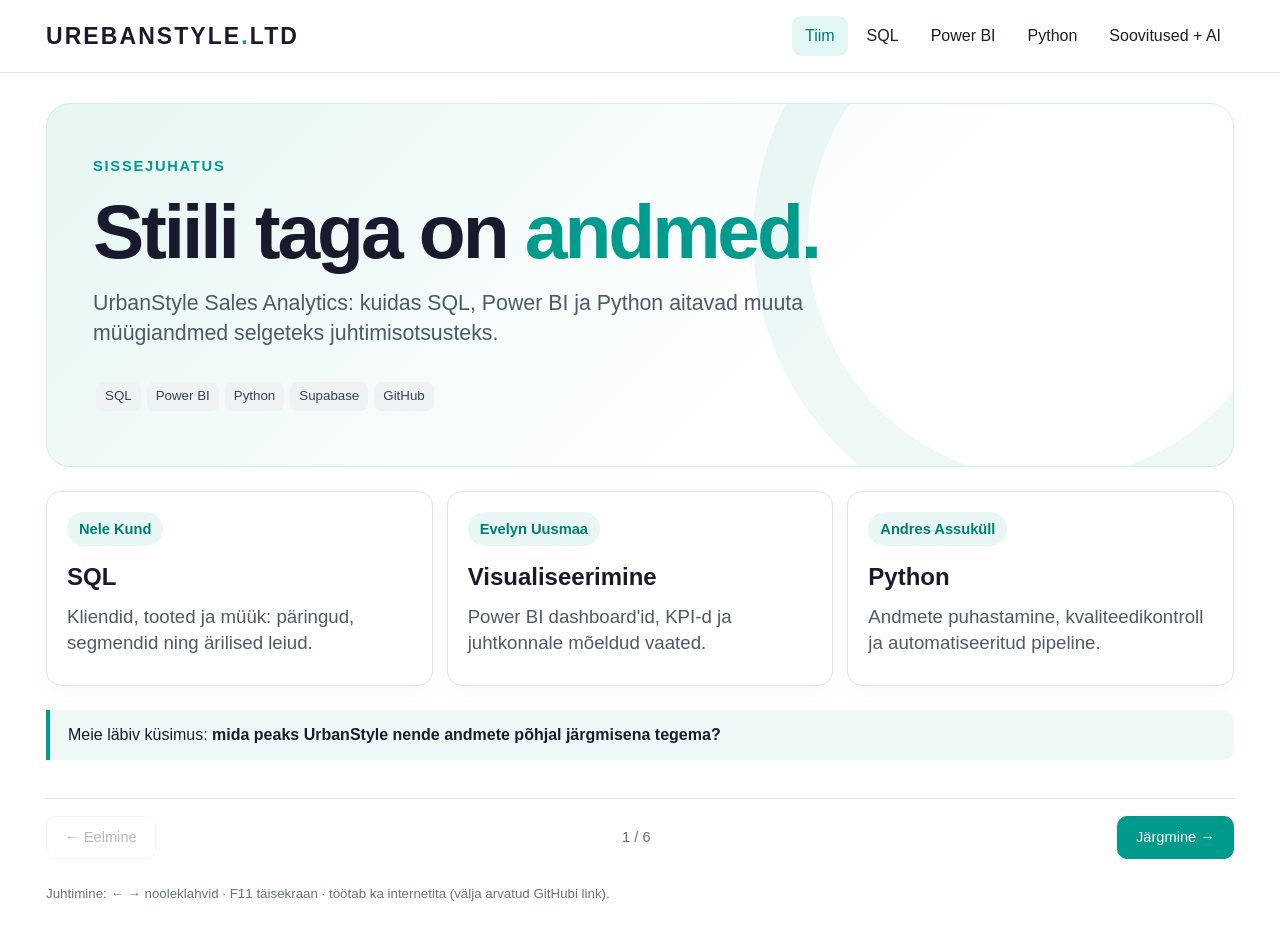
==== docs/week10/index.html @ a0c1ad6e "Rename urbanstyle_live_demo.html to index.html" ====
<!doctype html><html lang="et"><head><meta charset="utf-8"><meta name="viewport" content="width=device-width,initial-scale=1"><title>UrbanStyle | Sales Analytics · Live demo</title><style>
:root{--teal:#009B8D;--navy:#1A1A2E;--bg:#fff;--light:#F5F5F5;--line:#e0e6e7;--muted:#66737e;--green:#20875d;--orange:#e58a36}*{box-sizing:border-box}html{scroll-behavior:smooth}body{margin:0;font-family:Calibri,'Segoe UI',Arial,sans-serif;color:var(--navy);background:var(--bg);font-size:14pt;line-height:1.4}button{font:inherit;cursor:pointer}header{position:sticky;top:0;z-index:20;background:#ffffffee;backdrop-filter:blur(12px);border-bottom:1px solid var(--line)}.nav{max-width:1240px;margin:auto;min-height:72px;display:flex;align-items:center;justify-content:space-between;gap:18px;padding:12px 26px}.logo{font-size:23px;font-weight:800;letter-spacing:.09em}.logo b{color:var(--teal)}.navlinks{display:flex;flex-wrap:wrap;gap:6px;margin-left:auto}.logo{white-space:nowrap}.logo-dot{color:var(--teal)}.navlinks button{border:0;background:transparent;padding:9px 13px;border-radius:9px;font-size:12pt;color:var(--navy)}.navlinks button.active,.navlinks button:hover{background:#e2f6f3;color:#007c72}.time{color:var(--muted);font-size:11pt;white-space:nowrap}.shell{max-width:1240px;margin:auto;padding:30px 26px 24px}.slide{display:none;min-height:calc(100vh - 205px);animation:fade .25s ease}.slide.active{display:block}@keyframes fade{from{opacity:.3;transform:translateY(8px)}to{opacity:1;transform:none}}.eyebrow{color:var(--teal);font-size:11pt;font-weight:800;letter-spacing:.12em;text-transform:uppercase}.hero{background:linear-gradient(135deg,#e5f6f3 0%,#fff 65%);border:1px solid #d6eeea;border-radius:24px;padding:52px 46px;position:relative;overflow:hidden}.hero:after{content:'';position:absolute;right:-110px;top:-160px;width:480px;height:480px;border:55px solid #009b8d12;border-radius:50%;pointer-events:none}.hero h1{font-size:clamp(40px,6vw,78px);line-height:1.05;letter-spacing:-.04em;margin:14px 0 18px;max-width:750px}.accent{color:var(--teal)}h2{font-size:24pt;line-height:1.15;letter-spacing:-.025em;margin:12px 0 16px}h3{font-size:18pt;margin:0 0 10px}p{margin:9px 0;color:#4e5a65}small,.small{font-size:10pt;color:var(--muted)}.lead{font-size:16pt;max-width:850px}.grid{display:grid;grid-template-columns:repeat(3,minmax(0,1fr));gap:14px;margin:24px 0}.two{display:grid;grid-template-columns:1.15fr .85fr;gap:18px;margin:20px 0}.card{border:1px solid var(--line);background:white;border-radius:15px;padding:20px;box-shadow:0 5px 20px #1a1a2e08}.card.soft{background:var(--light)}.metric{font-size:33pt;font-weight:800;line-height:1.05;color:var(--teal)}.metric.green{color:var(--green)}.metric.orange{color:var(--orange)}.label{font-size:11pt;color:var(--muted);margin-top:8px}.owner{display:inline-flex;align-items:center;gap:8px;background:#e8f7f4;color:#007e74;border-radius:100px;padding:7px 12px;font-size:11pt;font-weight:700}.pill{display:inline-block;background:#eff2f3;color:#344454;border-radius:7px;padding:5px 9px;margin:3px;font-size:10pt}.insight{border-left:4px solid var(--teal);background:#eef9f7;border-radius:0 12px 12px 0;padding:14px 18px;margin:20px 0;font-size:12pt}.warn{border-left-color:var(--orange);background:#fff6ed}.sectionhead{display:flex;align-items:flex-start;justify-content:space-between;gap:20px}.sectionhead>div:first-child{max-width:790px}ul{margin:12px 0;padding-left:23px}li{margin:10px 0}.code{background:#1A1A2E;color:#e9f4f5;padding:18px;border-radius:13px;font:11pt/1.6 Consolas,monospace;white-space:pre-wrap;overflow:auto}.code em{color:#70d6c8;font-style:normal}.dash{background:var(--light);border:1px solid var(--line);padding:16px;border-radius:18px;margin-top:16px}.dash-top{display:flex;justify-content:space-between;align-items:center;gap:14px;flex-wrap:wrap}.tabs{display:flex;gap:7px;flex-wrap:wrap}.tabs button{background:white;border:1px solid var(--line);border-radius:9px;padding:9px 13px;font-size:11pt;color:var(--navy)}.tabs button.active{background:var(--teal);border-color:var(--teal);color:white}.dash-kpis{display:grid;grid-template-columns:repeat(4,1fr);gap:10px;margin:14px 0}.dash-kpis .card{padding:15px}.dash-kpis .metric{font-size:23pt}.dash-panels{display:grid;grid-template-columns:1.55fr 1fr;gap:12px}.panel{background:white;border:1px solid var(--line);border-radius:13px;padding:16px;min-height:245px}.panel-title{font-weight:800;font-size:12pt;margin-bottom:8px}.panel svg{width:100%;height:215px}.chart-note{font-size:10pt;color:var(--muted);margin-top:8px}.flow{display:flex;align-items:stretch;gap:9px;flex-wrap:wrap;margin:24px 0}.flow .node{flex:1;min-width:150px;border:1px solid #c7e9e4;background:#eef9f7;border-radius:13px;padding:16px}.flow .node b{display:block;font-size:13pt}.flow .node span{font-size:10pt;color:var(--muted)}.flow .arrow{align-self:center;color:var(--teal);font-weight:800;font-size:20pt}.rec{display:flex;align-items:flex-start;gap:14px;margin:15px 0}.recnum{background:var(--teal);color:white;display:grid;place-items:center;border-radius:10px;width:38px;height:38px;flex:none;font-weight:800}.rec b{font-size:13pt}.rec p{font-size:11pt}.foot{display:flex;align-items:center;justify-content:space-between;gap:12px;border-top:1px solid var(--line);padding:17px 0}.btn{background:white;border:1px solid var(--line);border-radius:10px;padding:10px 18px;font-size:11pt;color:var(--navy)}.btn.primary{background:var(--teal);color:white;border-color:var(--teal)}.btn:disabled{opacity:.3;cursor:default}.counter{font-size:11pt;color:var(--muted)}a{color:#007c72}.source{font-size:10pt;color:var(--muted)}@media(max-width:800px){.nav{align-items:center;flex-direction:row;flex-wrap:wrap}.navlinks{margin-left:0}.shell{padding:20px 14px}.hero{padding:30px 22px}.grid,.two,.dash-panels{grid-template-columns:1fr}.dash-kpis{grid-template-columns:repeat(2,1fr)}.flow .arrow{display:none}.time{display:none}}@media print{header,.foot{display:none}.slide{display:block!important;page-break-after:always;min-height:auto}.shell{max-width:none}.dash{break-inside:avoid}}

.demo-switch{display:flex;gap:7px;flex-wrap:wrap;margin:12px 0}.demo-switch button{background:white;border:1px solid var(--line);border-radius:9px;padding:9px 13px;font-size:11pt;color:var(--navy)}.demo-switch button.active{background:var(--teal);border-color:var(--teal);color:white}.demo-area{background:var(--light);border:1px solid var(--line);border-radius:16px;padding:16px;margin:14px 0}.demo-layout{display:grid;grid-template-columns:1.1fr .9fr;gap:14px}.demo-layout .card{min-height:175px}.demo-area .code{font-size:10pt;min-height:155px}.demo-result{display:flex;align-items:center;justify-content:center;min-height:145px;text-align:center;flex-direction:column}.demo-result .metric{font-size:36pt}.demo-caption{font-size:10pt;color:var(--muted);margin-top:7px}.flow .node{cursor:pointer;transition:.15s}.flow .node.active,.flow .node:hover{border:2px solid var(--teal);background:#dcf6f0;padding:15px}.status-pill{border-radius:8px;padding:7px 12px;border:1px solid var(--line);background:white;color:var(--navy);font-size:11pt}.status-pill.active{background:var(--teal);color:white}.status-pill.warn.active{background:var(--orange);border-color:var(--orange)}.status-pill.fail.active{background:#a34e45;border-color:#a34e45}.status-output{padding:14px;background:white;border:1px solid var(--line);border-radius:12px;min-height:112px;white-space:pre-line;display:flex;align-items:flex-start;overflow:auto}.mono{font-family:Consolas,monospace;font-size:10pt}.demo-area h3{font-size:15pt}.demo-area p{font-size:11pt}@media(max-width:800px){.demo-layout{grid-template-columns:1fr}}

/* Python: reserve identical layout space for every status, including WARNING. */
#pythonFlow + .demo-area .demo-layout{align-items:stretch}
#pythonFlow + .demo-area .demo-layout > .card{min-height:355px;display:flex;flex-direction:column}
#pythonFlow + .demo-area .demo-layout .status-output{height:130px;min-height:130px;max-height:130px;flex:0 0 130px;overflow-y:auto;overflow-x:hidden;align-items:flex-start}
#pythonFlow + .demo-area .demo-layout .demo-caption{margin-top:auto;padding-top:9px}
#pythonFlow + .demo-area .demo-layout .code{flex:1;min-height:155px}
@media(max-width:800px){#pythonFlow + .demo-area .demo-layout > .card{min-height:0}#pythonFlow + .demo-area .demo-layout .status-output{height:150px;min-height:150px;max-height:150px;flex-basis:150px}}
.closing{min-height:calc(100vh - 250px);display:flex;flex-direction:column;align-items:center;justify-content:center;text-align:center;padding:55px 20px;background:radial-gradient(circle at 50% 35%,#e2f7f3 0%,#fff 65%);border:1px solid #d9eeea;border-radius:24px}.closing-symbol{font-size:64px;color:var(--teal);margin:16px 0 0}.closing h1{font-size:clamp(44px,7vw,90px);line-height:1.05;letter-spacing:-.045em;margin:12px 0 20px;color:var(--navy)}.closing-slogan{font-size:clamp(16px,2.3vw,25px);max-width:730px;color:#50616c}.closing-rule{width:95px;height:4px;background:var(--teal);border-radius:9px;margin:27px 0 15px}.closing-names{font-size:13pt;color:var(--muted)}
</style></head><body><header><div class="nav"><div class="logo">UREBANSTYLE<span class="logo-dot">.</span>LTD</div><nav class="navlinks" aria-label="Esitluse osad"><button data-go="0">Tiim</button><button data-go="1">SQL</button><button data-go="2">Power BI</button><button data-go="3">Python</button><button data-go="4">Soovitused + AI</button></nav></div></header><main class="shell">
<section class="slide active"><div class="hero"><div class="eyebrow">SISSEJUHATUS</div><h1>Stiili taga on <span class="accent">andmed.</span></h1><p class="lead">UrbanStyle Sales Analytics: kuidas SQL, Power BI ja Python aitavad muuta müügiandmed selgeteks juhtimisotsusteks.</p><div style="margin-top:30px"><span class="pill">SQL</span><span class="pill">Power BI</span><span class="pill">Python</span><span class="pill">Supabase</span><span class="pill">GitHub</span></div></div><div class="grid"><div class="card"><span class="owner">Nele Kund</span><h3 style="margin-top:14px">SQL</h3><p>Kliendid, tooted ja müük: päringud, segmendid ning ärilised leiud.</p></div><div class="card"><span class="owner">Evelyn Uusmaa</span><h3 style="margin-top:14px">Visualiseerimine</h3><p>Power BI dashboard'id, KPI-d ja juhtkonnale mõeldud vaated.</p></div><div class="card"><span class="owner">Andres Assuküll</span><h3 style="margin-top:14px">Python</h3><p>Andmete puhastamine, kvaliteedikontroll ja automatiseeritud pipeline.</p></div></div><div class="insight">Meie läbiv küsimus: <b>mida peaks UrbanStyle nende andmete põhjal järgmisena tegema?</b></div></section>
<section class="slide"><div class="sectionhead"><div><div class="eyebrow">SQL &amp; ANDMEANALÜÜS</div><h2>Vali äriküsimus — näe SQL-i ja tulemust</h2><p>Kolm dokumenteeritud leidu, kolm päringuideed. Vali teema, et näidata SQL-loogikat ja selle ärilist tähendust.</p></div><span class="owner">Nele</span></div>
<div class="demo-area"><div class="demo-switch" aria-label="SQL näidete valik"><button data-sql="inactive">Ostuta kliendid</button><button data-sql="vip">VIP-segment</button><button data-sql="stock">Laoseis</button></div><div class="demo-layout"><div class="card"><h3 id="sqlTitle">SQL päring</h3><div class="code" id="sqlCode"></div><div class="demo-caption">Näidisloogika: SQL on illustreeriv, mitte brauseris käivitatav andmebaasipäring.</div></div><div class="card"><h3>Analüüsi tulemus</h3><div class="demo-result"><div class="metric" id="sqlValue"></div><b id="sqlLabel"></b><p id="sqlDetail"></p></div></div></div><div class="insight" id="sqlInsight"></div></div>
<div class="grid"><div class="card"><b>JOIN</b><p>Klientide ja ostude ühendamine.</p></div><div class="card"><b>GROUP BY</b><p>Kliendisegmentide ja toodete kokkuvõtted.</p></div><div class="card"><b>Äriotsus</b><p>Leid → sihtgrupp → mõõdetav tegevus.</p></div></div></section>
<section class="slide"><div class="sectionhead"><div><div class="eyebrow">VISUALISEERIMINE</div><h2>Juhtimis-dashboard: üks vaade, mitu otsust</h2><p>Power BI-st inspireeritud interaktiivne näidisvaade projekti dokumenteeritud KPI-de põhjal.</p></div><span class="owner">Evelyn</span></div><div class="dash"><div class="dash-top"><b>URBANSTYLE / juhtimisülevaade</b><div class="tabs"><button data-tab="overview">Ülevaade</button><button data-tab="channels">Müügikanalid</button><button data-tab="rfm">Kliendisegmendid</button></div></div><div class="dash-kpis" id="dashKpis"></div><div class="dash-panels"><div class="panel"><div class="panel-title" id="mainTitle"></div><div id="mainViz"></div></div><div class="panel"><div class="panel-title" id="sideTitle"></div><div id="sideViz"></div></div></div><div class="chart-note" id="dashNote"></div></div><div class="insight" id="dashTakeaway"></div></section>
<section class="slide"><div class="sectionhead"><div><div class="eyebrow">PYTHON &amp; AUTOMATISEERIMINE</div><h2>Klõpsa töövoo etapil või katseta veastsenaariumi</h2><p>Nädala 8 pipeline'i interaktiivne selgitus. Simulatsioon näitab dokumenteeritud tööloogikat — päris API-päringuid ei tehta.</p></div><span class="owner">Andres</span></div>
<div class="flow" id="pythonFlow"><button class="node" data-stage="fetch"><b>Supabase API</b><span>Andmete pärimine</span></button><div class="arrow">→</div><button class="node" data-stage="transform"><b>Pandas</b><span>Puhastus ja KPI-d</span></button><div class="arrow">→</div><button class="node" data-stage="export"><b>Plotly</b><span>HTML + CSV</span></button><div class="arrow">→</div><button class="node" data-stage="notify"><b>Teavitus</b><span>E-kirja staatus</span></button></div>
<div class="demo-area"><div class="demo-layout"><div class="card"><h3 id="stageTitle"></h3><p id="stageText"></p><div class="code" id="stageCode"></div></div><div class="card"><h3>Käivituse stsenaarium</h3><div class="demo-switch"><button class="status-pill" data-status="success">SUCCESS</button><button class="status-pill warn" data-status="warning">WARNING</button><button class="status-pill fail" data-status="failure">FAILURE</button></div><div class="status-output" id="statusOutput" aria-live="polite"></div><div class="demo-caption">Näidisolekud; ei käivita pipeline'i ega saada e-kirju.</div></div></div></div>
<div class="grid"><div class="card"><div class="metric green">2–5 min</div><div class="label">automaatne jooksutus · hinnang</div></div><div class="card"><div class="metric">55–100 min</div><div class="label">käsitsi töö · hinnang</div></div><div class="card"><div class="metric">3×</div><div class="label">ühenduse korduskatse · 30 s vahe</div></div></div><div class="insight">Python muudab analüüsi <b>korratavaks ja jälgitavaks</b>. Kui Supabase ei vasta, ei kasutata vigaseid andmeid; varuandmeallikat veel pole.</div></section>
<section class="slide"><div class="sectionhead"><div><div class="eyebrow">KOKKUVÕTE</div><h2>Kolm soovitust ja üks oluline AI õppetund</h2><p>Soovitused on seotud konkreetse andmeleiu ja mõõdetava järeltegevusega.</p></div><span class="owner">Kogu tiim</span></div><div class="two"><div class="card"><h3>Kolm soovitust juhtkonnale</h3><div class="rec"><div class="recnum">1</div><div><b>Aktiveeri ostuta kliendid.</b><p>Katseta 599 kliendiga 30-päevast kampaaniat; mõõda esmaostude määra ja lisakäivet kontrollrühma suhtes.</p></div></div><div class="rec"><div class="recnum">2</div><div><b>Hoia VIP-kliente.</b><p>Alusta 19 VIP-kliendi hoidmise plaanist; jälgi kord kuus kordusoste ja segmendi käibe osakaalu.</p></div></div><div class="rec"><div class="recnum">3</div><div><b>Automatiseeri kvaliteedi- ja laoseisuhoiatused.</b><p>Kontrolli iga pipeline'i käivitusega summaerinevusi, negatiivseid väärtusi ning tellimispunktist allpool olevaid tooteid.</p></div></div></div><div class="card soft"><h3>AI projektitöös</h3><ul><li><b>Materjalide süntees:</b> NotebookLM ja ühine dokumentatsioon.</li><li><b>Tehniline abiline:</b> SQL/Pythoni ideede, kontrollküsimuste ja dokumentatsiooni struktureerimine — täpne kasutus vajab tiimi kinnitust.</li><li><b>Esitluse ettevalmistus:</b> loo selge andmelugu ja kontrolli iga numbrit lähtefailist.</li></ul><div class="insight">Õppetund: <b>AI kiirendab tööd, kuid ei asenda andmete valideerimist ega analüütiku vastutust.</b></div></div></div><p class="source">Allikas: <a href="https://github.com/andres-assukyll/urbanstyle-sales-analytics" target="_blank" rel="noopener">UrbanStyle Sales Analytics GitHub</a> (nädalad 3–8). Projektis leidub erineva ulatuse ja arvutusreegliga käibenäitajaid; esitluses on eristatud dokumenteeritud leiud ja illustratiivsed dashboard-vaated.</p></section>
<section class="slide"><div class="closing"><div class="eyebrow">URBANSTYLE.LTD · SALES ANALYTICS</div><div class="closing-symbol" aria-hidden="true">✦</div><h1>Aitäh kuulamast!</h1><p class="closing-slogan">Andmetest arusaamiseni. Arusaamisest paremate otsusteni.</p><div class="closing-rule"></div><p class="closing-names">Nele · Evelyn · Andres</p></div></section>
<div class="foot"><button class="btn" id="prev">← Eelmine</button><div class="counter" id="counter">1 / 5</div><button class="btn primary" id="next">Järgmine →</button></div><p class="small">Juhtimine: ← → nooleklahvid · F11 täisekraan · töötab ka internetita (välja arvatud GitHubi link).</p></main>
<script>
const slides=[...document.querySelectorAll('.slide')],goButtons=[...document.querySelectorAll('[data-go]')];let current=0;function show(i){current=Math.max(0,Math.min(slides.length-1,i));slides.forEach((s,j)=>s.classList.toggle('active',i===j));goButtons.forEach((b,j)=>b.classList.toggle('active',j===current));document.getElementById('counter').textContent=`${current+1} / ${slides.length}`;document.getElementById('prev').disabled=current===0;document.getElementById('next').disabled=current===slides.length-1;window.scrollTo({top:0,behavior:'instant'})}goButtons.forEach(b=>b.addEventListener('click',()=>show(Number(b.dataset.go))));document.getElementById('prev').onclick=()=>show(current-1);document.getElementById('next').onclick=()=>show(current+1);document.addEventListener('keydown',e=>{if(e.key==='ArrowRight')show(current+1);if(e.key==='ArrowLeft')show(current-1)});
const kpi=(v,l,cls='')=>`<div class="card"><div class="metric ${cls}">${v}</div><div class="label">${l}</div></div>`;
function lineSvg(){const pts=[94,90,99,102,108,105,112,117,119,128,124,137];const coords=pts.map((v,i)=>`${42+i*43},${180-(v-80)*2.35}`).join(' ');return `<svg viewBox="0 0 570 215" role="img" aria-label="Illustratiivne tõusev müügitrend"><g stroke="#e6ebeb" stroke-width="1">${[40,80,120,160].map(y=>`<line x1="36" y1="${y}" x2="545" y2="${y}"/>`).join('')}</g><polygon points="42,180 ${coords} 515,180" fill="#009b8d16"/><polyline points="${coords}" fill="none" stroke="#009B8D" stroke-width="4" stroke-linejoin="round" stroke-linecap="round"/>${pts.map((v,i)=>`<circle cx="${42+i*43}" cy="${180-(v-80)*2.35}" r="3" fill="#009B8D"/>`).join('')}<g font-size="12" fill="#66737e"><text x="36" y="205">2023</text><text x="495" y="205">2024</text></g></svg>`}
function donutSvg(parts){let off=0;const circles=parts.map(p=>{const c=`<circle cx="110" cy="104" r="65" fill="none" stroke="${p.c}" stroke-width="34" stroke-dasharray="${p.v} ${100-p.v}" stroke-dashoffset="${-off}" pathLength="100" transform="rotate(-90 110 104)"/>`;off+=p.v;return c}).join('');return `<svg viewBox="0 0 330 215" role="img" aria-label="Jaotusdiagramm">${circles}<circle cx="110" cy="104" r="42" fill="white"/><text x="110" y="109" text-anchor="middle" font-size="15" font-weight="700" fill="#1A1A2E">100%</text>${parts.map((p,i)=>`<rect x="218" y="${46+i*29}" width="10" height="10" rx="2" fill="${p.c}"/><text x="234" y="${56+i*29}" font-size="11" fill="#344454">${p.n} ${p.v}%</text>`).join('')}</svg>`}
function segmentsSvg(){const rows=[['Potential',768,30.2],['Loyal',678,26.7],['At Risk',524,20.6],['VIP Champions',453,17.8],['Lost',117,4.6]];return `<svg viewBox="0 0 570 215" role="img" aria-label="RFM kliendisegmentide osakaalud">${rows.map((r,i)=>`<text x="8" y="${27+i*39}" fill="#1A1A2E" font-size="13">${r[0]}</text><rect x="135" y="${13+i*39}" width="330" height="17" rx="5" fill="#edf1f1"/><rect x="135" y="${13+i*39}" width="${r[2]/32*330}" height="17" rx="5" fill="${i===2||i===4?'#e58a36':'#009B8D'}"/><text x="480" y="${27+i*39}" font-size="12" fill="#4e5a65">${r[2]}%</text>`).join('')}</svg>`}
function channelsSvg(){return `<svg viewBox="0 0 570 215" role="img" aria-label="Tallinna ja e-poe osakaal"><text x="12" y="28" font-size="12" fill="#66737e">Dokumenteeritud suurimad kanalid</text>${[['Tallinn',37,'#009B8D'],['E-pood',34.5,'#55b5ac'],['Muud kokku',28.5,'#b9c6c7']].map((r,i)=>`<text x="12" y="${70+i*49}" font-size="13" fill="#1A1A2E">${r[0]}</text><rect x="142" y="${55+i*49}" width="330" height="21" rx="5" fill="#edf1f1"/><rect x="142" y="${55+i*49}" width="${r[1]/40*330}" height="21" rx="5" fill="${r[2]}"/><text x="485" y="${71+i*49}" font-size="13" fill="#1A1A2E">~${r[1]}%</text>`).join('')}</svg>`}
const views={overview:{k:[['2,91 mln €','kogu müügitulu'],['19,08%','2024 vs 2023 kasv','green'],['~2 551','ostnud klienti'],['~37%','Tallinna kanali osakaal']],main:'Müügidünaamika — trendi illustratsioon',side:'Müügikanalite osakaal',viz:lineSvg(),sideviz:donutSvg([{n:'Tallinn',v:37,c:'#009B8D'},{n:'E-pood',v:35,c:'#55b5ac'},{n:'Muu',v:28,c:'#bdc8c8'}]),note:'KPI-d: nädala 5 raport. Joongraafiku kuupunktid on illustratiivsed; sektordiagrammi osakaalud ümardatud.',take:'Järeldus: kasv on positiivne, kuid otsused peavad arvestama kanalite erinevusi ja võrreldavate perioodide täielikkust.'},channels:{k:[['~37%','Tallinna käibeosakaal'],['~35%','e-poe käibeosakaal'],['2','peamist käibekanalit'],['19,08%','aastane kasv','green']],main:'Müügitulu jaotus kanali järgi',side:'Kanalite osakaal',viz:channelsSvg(),sideviz:donutSvg([{n:'Tallinn',v:37,c:'#009B8D'},{n:'E-pood',v:35,c:'#55b5ac'},{n:'Muu',v:28,c:'#bdc8c8'}]),note:'Osakaalud on nädala 5 dokumentatsiooni põhjal ligikaudsed ja ümardatud. „Muud kokku” on jääk.',take:'Järeldus: Tallinn ja e-pood on kaks suurimat käibeallikat; võrdle neid edaspidi ka marginaali ja tagastuste alusel.'},rfm:{k:[['768','Potential-klienti'],['678','Loyal-klienti'],['524','At Risk klienti','orange'],['453','VIP Champions']],main:'RFM-segmendid — klientide jaotus',side:'Risk ja võimalus',viz:segmentsSvg(),sideviz:donutSvg([{n:'Potential',v:30.2,c:'#009B8D'},{n:'Loyal',v:26.7,c:'#55b5ac'},{n:'At Risk',v:20.6,c:'#e58a36'},{n:'VIP',v:17.8,c:'#20875d'},{n:'Lost',v:4.7,c:'#b9c6c7'}]),note:'RFM: nädal 7, segmendid 768 / 678 / 524 / 453 / 117 klienti. Protsendid on ümardatud; donutis Lost 4,7% summa tasakaalustamiseks.',take:'Järeldus: At Risk vajab tagasivõitmist, Potential aktiveerimist ja VIP hoidmist. RFM VIP Champions ei ole sama definitsioon mis nädala 4 19 VIP-klienti.'}};
function draw(key){const d=views[key];document.getElementById('dashKpis').innerHTML=d.k.map(x=>kpi(...x)).join('');document.getElementById('mainTitle').textContent=d.main;document.getElementById('sideTitle').textContent=d.side;document.getElementById('mainViz').innerHTML=d.viz;document.getElementById('sideViz').innerHTML=d.sideviz;document.getElementById('dashNote').textContent=d.note;document.getElementById('dashTakeaway').textContent=d.take;document.querySelectorAll('[data-tab]').forEach(b=>b.classList.toggle('active',b.dataset.tab===key))}document.querySelectorAll('[data-tab]').forEach(b=>b.onclick=()=>draw(b.dataset.tab));draw('overview');show(0);

const sqlCases={
inactive:{title:'Ostuta klientide leidmine',code:'SELECT c.customer_id\nFROM customers c\nLEFT JOIN sales s\n  ON c.customer_id = s.customer_id\nWHERE s.customer_id IS NULL;',value:'599',label:'registreeritud klienti ilma ostuta',detail:'Ligikaudu 19% kliendibaasist · nädal 3',insight:'Tegevus: katseta 30-päevast aktiveerimiskampaaniat ja mõõda esmaoste.'},
vip:{title:'VIP-klientide väärtuse analüüs',code:'-- Kontseptuaalne segmentide koond\nSELECT segment,\n       COUNT(*) AS clients,\n       SUM(revenue) AS turnover\nFROM customer_segments\nGROUP BY segment;',value:'19',label:'VIP-klienti',detail:'13,2% käibest · nädal 4',insight:'Tegevus: jälgi VIP-segmendi kordusoste. Näidispäringu segmentide tabel on illustratiivne.'},
stock:{title:'Juurdetellimise vajadus',code:'-- Kontseptuaalne varude kontroll\nSELECT product_id, stock_qty,\n       reorder_point\nFROM inventory\nWHERE stock_qty < reorder_point;',value:'231',label:'juurdetellimist vajavat toodet',detail:'Nädala 3 koondraport',insight:'Tegevus: prioriseeri tooted müügikiiruse ja laoseisu põhjal; näidisväljad vajavad skeemiga kontrollimist.'}};
function showSql(key){const d=sqlCases[key];document.getElementById('sqlTitle').textContent=d.title;document.getElementById('sqlCode').textContent=d.code;document.getElementById('sqlValue').textContent=d.value;document.getElementById('sqlLabel').textContent=d.label;document.getElementById('sqlDetail').textContent=d.detail;document.getElementById('sqlInsight').textContent=d.insight;document.querySelectorAll('[data-sql]').forEach(b=>b.classList.toggle('active',b.dataset.sql===key))}
document.querySelectorAll('[data-sql]').forEach(b=>b.onclick=()=>showSql(b.dataset.sql));showSql('inactive');
const stages={fetch:{title:'1. Andmete laadimine',desc:'Supabase API-st loetakse müügi-, kliendi- ja tooteandmed lehekülgede kaupa. Ajaperioodi saab käsureal valida.',code:'fetch_sales(start_date, end_date)\n# pagination: 1000 rida / leht'},transform:{title:'2. Puhastus ja KPI-d',desc:'Pandas valmistab andmed analüüsiks ette ning arvutab kogutulu, unikaalsed kliendid ja keskmise tellimuse väärtuse.',code:'prepare_roll_c_input(sales, customers)\n# weekly_revenue, KPIs, merged'},export:{title:'3. Graafikud ja failid',desc:'Plotly koostab nädalase müügitulu graafiku ja KPI-tabeli. Tulemused salvestatakse CSV ja HTML failidena.',code:'create_weekly_chart(weekly)\ncreate_kpi_summary(kpis)\nexport_results(...)'},notify:{title:'4. Veakäsitlus ja teavitus',desc:'Pipeline koondab perioodide tulemused ja saadab ühe e-kirja olekuga SUCCESS, WARNING või FAILURE.',code:'send_status_notification(...)\n# üks teavitus kogu jooksu kohta'}};
function showStage(key){const d=stages[key];document.getElementById('stageTitle').textContent=d.title;document.getElementById('stageText').textContent=d.desc;document.getElementById('stageCode').textContent=d.code;document.querySelectorAll('[data-stage]').forEach(b=>b.classList.toggle('active',b.dataset.stage===key))}
document.querySelectorAll('[data-stage]').forEach(b=>b.onclick=()=>showStage(b.dataset.stage));showStage('fetch');
const statuses={success:'✓ Kõik valitud perioodid õnnestusid.\nVäljund: KPI-d, CSV, HTML ja üks koond-e-kiri.',warning:'! Mõni periood õnnestus, mõni ebaõnnestus.\nÜlejäänud perioodid jätkuvad; teavitus: WARNING.',failure:'× Kõik valitud perioodid ebaõnnestusid.\n3 korduskatset, 30 s vahega; vigaste andmetega ei jätkata.'};
function showStatus(key){document.getElementById('statusOutput').textContent=statuses[key];document.querySelectorAll('[data-status]').forEach(b=>b.classList.toggle('active',b.dataset.status===key))}
document.querySelectorAll('[data-status]').forEach(b=>b.onclick=()=>showStatus(b.dataset.status));showStatus('success');
</script></body></html>
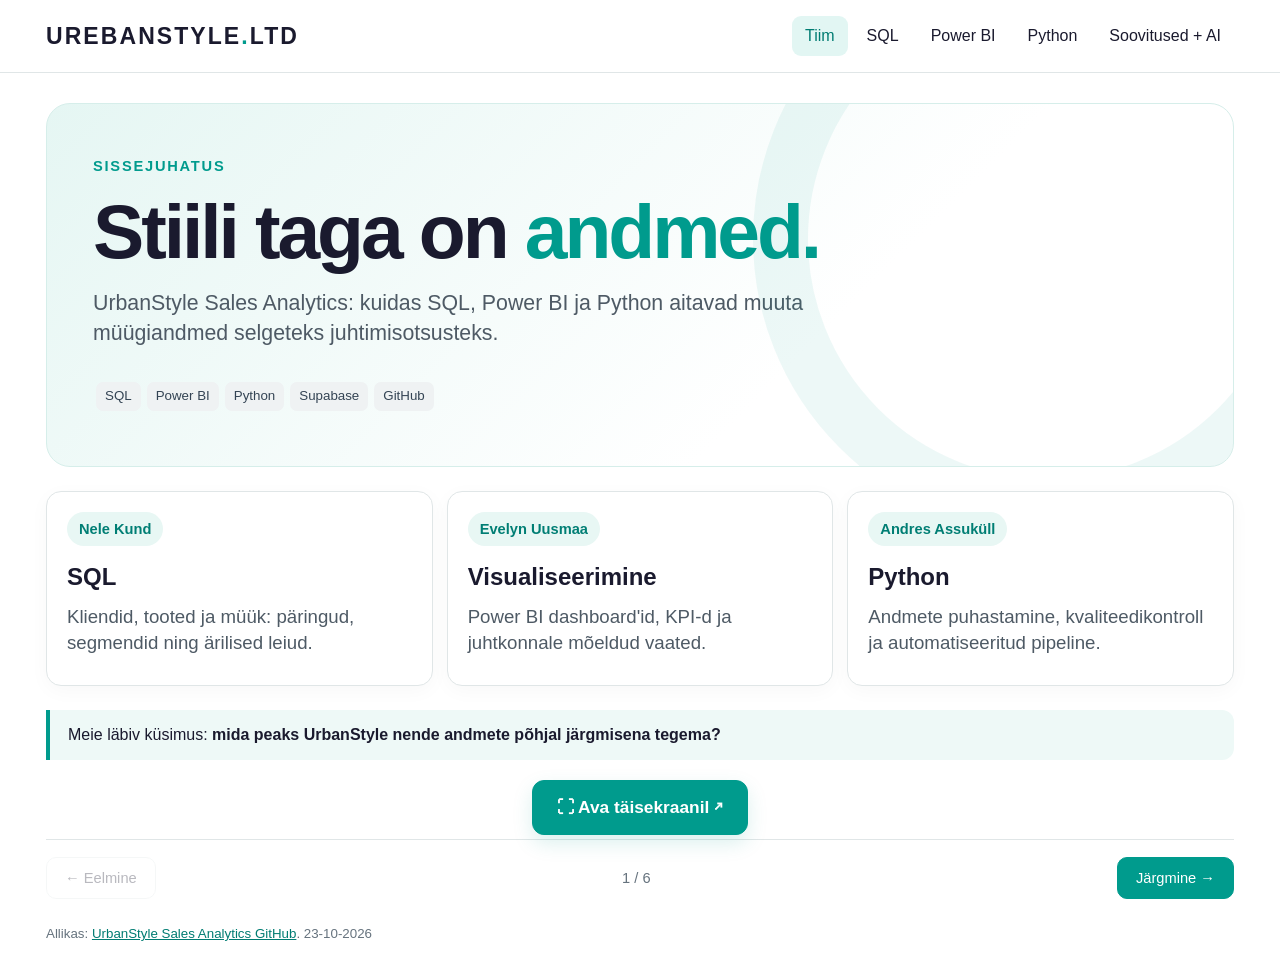
==== commit ea9ed0a2: "Add files via upload" ====
--- a/docs/week10/index.html
+++ b/docs/week10/index.html
@@ -11,8 +11,8 @@
 #pythonFlow + .demo-area .demo-layout .code{flex:1;min-height:155px}
 @media(max-width:800px){#pythonFlow + .demo-area .demo-layout > .card{min-height:0}#pythonFlow + .demo-area .demo-layout .status-output{height:150px;min-height:150px;max-height:150px;flex-basis:150px}}
 .closing{min-height:calc(100vh - 250px);display:flex;flex-direction:column;align-items:center;justify-content:center;text-align:center;padding:55px 20px;background:radial-gradient(circle at 50% 35%,#e2f7f3 0%,#fff 65%);border:1px solid #d9eeea;border-radius:24px}.closing-symbol{font-size:64px;color:var(--teal);margin:16px 0 0}.closing h1{font-size:clamp(44px,7vw,90px);line-height:1.05;letter-spacing:-.045em;margin:12px 0 20px;color:var(--navy)}.closing-slogan{font-size:clamp(16px,2.3vw,25px);max-width:730px;color:#50616c}.closing-rule{width:95px;height:4px;background:var(--teal);border-radius:9px;margin:27px 0 15px}.closing-names{font-size:13pt;color:var(--muted)}
-</style></head><body><header><div class="nav"><div class="logo">UREBANSTYLE<span class="logo-dot">.</span>LTD</div><nav class="navlinks" aria-label="Esitluse osad"><button data-go="0">Tiim</button><button data-go="1">SQL</button><button data-go="2">Power BI</button><button data-go="3">Python</button><button data-go="4">Soovitused + AI</button></nav></div></header><main class="shell">
-<section class="slide active"><div class="hero"><div class="eyebrow">SISSEJUHATUS</div><h1>Stiili taga on <span class="accent">andmed.</span></h1><p class="lead">UrbanStyle Sales Analytics: kuidas SQL, Power BI ja Python aitavad muuta müügiandmed selgeteks juhtimisotsusteks.</p><div style="margin-top:30px"><span class="pill">SQL</span><span class="pill">Power BI</span><span class="pill">Python</span><span class="pill">Supabase</span><span class="pill">GitHub</span></div></div><div class="grid"><div class="card"><span class="owner">Nele Kund</span><h3 style="margin-top:14px">SQL</h3><p>Kliendid, tooted ja müük: päringud, segmendid ning ärilised leiud.</p></div><div class="card"><span class="owner">Evelyn Uusmaa</span><h3 style="margin-top:14px">Visualiseerimine</h3><p>Power BI dashboard'id, KPI-d ja juhtkonnale mõeldud vaated.</p></div><div class="card"><span class="owner">Andres Assuküll</span><h3 style="margin-top:14px">Python</h3><p>Andmete puhastamine, kvaliteedikontroll ja automatiseeritud pipeline.</p></div></div><div class="insight">Meie läbiv küsimus: <b>mida peaks UrbanStyle nende andmete põhjal järgmisena tegema?</b></div></section>
+.fullscreen-wrap{display:flex;justify-content:center;margin:20px 0 4px}.fullscreen-btn{display:inline-flex;align-items:center;gap:11px;background:var(--teal);color:#fff;border:1px solid var(--teal);border-radius:12px;padding:14px 24px;font-size:13pt;font-weight:700;box-shadow:0 8px 20px #009b8d25;transition:transform .15s,background .15s}.fullscreen-btn:hover{background:#007e74;transform:translateY(-2px)}.fullscreen-btn:focus-visible{outline:3px solid #1A1A2E;outline-offset:3px}</style></head><body><header><div class="nav"><div class="logo">UREBANSTYLE<span class="logo-dot">.</span>LTD</div><nav class="navlinks" aria-label="Esitluse osad"><button data-go="0">Tiim</button><button data-go="1">SQL</button><button data-go="2">Power BI</button><button data-go="3">Python</button><button data-go="4">Soovitused + AI</button></nav></div></header><main class="shell">
+<section class="slide active"><div class="hero"><div class="eyebrow">SISSEJUHATUS</div><h1>Stiili taga on <span class="accent">andmed.</span></h1><p class="lead">UrbanStyle Sales Analytics: kuidas SQL, Power BI ja Python aitavad muuta müügiandmed selgeteks juhtimisotsusteks.</p><div style="margin-top:30px"><span class="pill">SQL</span><span class="pill">Power BI</span><span class="pill">Python</span><span class="pill">Supabase</span><span class="pill">GitHub</span></div></div><div class="grid"><div class="card"><span class="owner">Nele Kund</span><h3 style="margin-top:14px">SQL</h3><p>Kliendid, tooted ja müük: päringud, segmendid ning ärilised leiud.</p></div><div class="card"><span class="owner">Evelyn Uusmaa</span><h3 style="margin-top:14px">Visualiseerimine</h3><p>Power BI dashboard'id, KPI-d ja juhtkonnale mõeldud vaated.</p></div><div class="card"><span class="owner">Andres Assuküll</span><h3 style="margin-top:14px">Python</h3><p>Andmete puhastamine, kvaliteedikontroll ja automatiseeritud pipeline.</p></div></div><div class="insight">Meie läbiv küsimus: <b>mida peaks UrbanStyle nende andmete põhjal järgmisena tegema?</b></div><div class="fullscreen-wrap"><button class="fullscreen-btn" id="fullscreenBtn" type="button" aria-label="Ava esitlus täisekraanil">⛶ Ava täisekraanil ↗</button></div></section>
 <section class="slide"><div class="sectionhead"><div><div class="eyebrow">SQL &amp; ANDMEANALÜÜS</div><h2>Vali äriküsimus — näe SQL-i ja tulemust</h2><p>Kolm dokumenteeritud leidu, kolm päringuideed. Vali teema, et näidata SQL-loogikat ja selle ärilist tähendust.</p></div><span class="owner">Nele</span></div>
 <div class="demo-area"><div class="demo-switch" aria-label="SQL näidete valik"><button data-sql="inactive">Ostuta kliendid</button><button data-sql="vip">VIP-segment</button><button data-sql="stock">Laoseis</button></div><div class="demo-layout"><div class="card"><h3 id="sqlTitle">SQL päring</h3><div class="code" id="sqlCode"></div><div class="demo-caption">Näidisloogika: SQL on illustreeriv, mitte brauseris käivitatav andmebaasipäring.</div></div><div class="card"><h3>Analüüsi tulemus</h3><div class="demo-result"><div class="metric" id="sqlValue"></div><b id="sqlLabel"></b><p id="sqlDetail"></p></div></div></div><div class="insight" id="sqlInsight"></div></div>
 <div class="grid"><div class="card"><b>JOIN</b><p>Klientide ja ostude ühendamine.</p></div><div class="card"><b>GROUP BY</b><p>Kliendisegmentide ja toodete kokkuvõtted.</p></div><div class="card"><b>Äriotsus</b><p>Leid → sihtgrupp → mõõdetav tegevus.</p></div></div></section>
@@ -21,10 +21,16 @@
 <div class="flow" id="pythonFlow"><button class="node" data-stage="fetch"><b>Supabase API</b><span>Andmete pärimine</span></button><div class="arrow">→</div><button class="node" data-stage="transform"><b>Pandas</b><span>Puhastus ja KPI-d</span></button><div class="arrow">→</div><button class="node" data-stage="export"><b>Plotly</b><span>HTML + CSV</span></button><div class="arrow">→</div><button class="node" data-stage="notify"><b>Teavitus</b><span>E-kirja staatus</span></button></div>
 <div class="demo-area"><div class="demo-layout"><div class="card"><h3 id="stageTitle"></h3><p id="stageText"></p><div class="code" id="stageCode"></div></div><div class="card"><h3>Käivituse stsenaarium</h3><div class="demo-switch"><button class="status-pill" data-status="success">SUCCESS</button><button class="status-pill warn" data-status="warning">WARNING</button><button class="status-pill fail" data-status="failure">FAILURE</button></div><div class="status-output" id="statusOutput" aria-live="polite"></div><div class="demo-caption">Näidisolekud; ei käivita pipeline'i ega saada e-kirju.</div></div></div></div>
 <div class="grid"><div class="card"><div class="metric green">2–5 min</div><div class="label">automaatne jooksutus · hinnang</div></div><div class="card"><div class="metric">55–100 min</div><div class="label">käsitsi töö · hinnang</div></div><div class="card"><div class="metric">3×</div><div class="label">ühenduse korduskatse · 30 s vahe</div></div></div><div class="insight">Python muudab analüüsi <b>korratavaks ja jälgitavaks</b>. Kui Supabase ei vasta, ei kasutata vigaseid andmeid; varuandmeallikat veel pole.</div></section>
-<section class="slide"><div class="sectionhead"><div><div class="eyebrow">KOKKUVÕTE</div><h2>Kolm soovitust ja üks oluline AI õppetund</h2><p>Soovitused on seotud konkreetse andmeleiu ja mõõdetava järeltegevusega.</p></div><span class="owner">Kogu tiim</span></div><div class="two"><div class="card"><h3>Kolm soovitust juhtkonnale</h3><div class="rec"><div class="recnum">1</div><div><b>Aktiveeri ostuta kliendid.</b><p>Katseta 599 kliendiga 30-päevast kampaaniat; mõõda esmaostude määra ja lisakäivet kontrollrühma suhtes.</p></div></div><div class="rec"><div class="recnum">2</div><div><b>Hoia VIP-kliente.</b><p>Alusta 19 VIP-kliendi hoidmise plaanist; jälgi kord kuus kordusoste ja segmendi käibe osakaalu.</p></div></div><div class="rec"><div class="recnum">3</div><div><b>Automatiseeri kvaliteedi- ja laoseisuhoiatused.</b><p>Kontrolli iga pipeline'i käivitusega summaerinevusi, negatiivseid väärtusi ning tellimispunktist allpool olevaid tooteid.</p></div></div></div><div class="card soft"><h3>AI projektitöös</h3><ul><li><b>Materjalide süntees:</b> NotebookLM ja ühine dokumentatsioon.</li><li><b>Tehniline abiline:</b> SQL/Pythoni ideede, kontrollküsimuste ja dokumentatsiooni struktureerimine — täpne kasutus vajab tiimi kinnitust.</li><li><b>Esitluse ettevalmistus:</b> loo selge andmelugu ja kontrolli iga numbrit lähtefailist.</li></ul><div class="insight">Õppetund: <b>AI kiirendab tööd, kuid ei asenda andmete valideerimist ega analüütiku vastutust.</b></div></div></div><p class="source">Allikas: <a href="https://github.com/andres-assukyll/urbanstyle-sales-analytics" target="_blank" rel="noopener">UrbanStyle Sales Analytics GitHub</a> (nädalad 3–8). Projektis leidub erineva ulatuse ja arvutusreegliga käibenäitajaid; esitluses on eristatud dokumenteeritud leiud ja illustratiivsed dashboard-vaated.</p></section>
+<section class="slide"><div class="sectionhead"><div><div class="eyebrow">KOKKUVÕTE</div><h2>Kolm soovitust ja üks oluline AI õppetund</h2><p>Soovitused on seotud konkreetse andmeleiu ja mõõdetava järeltegevusega.</p></div><span class="owner">Kogu tiim</span></div><div class="two"><div class="card"><h3>Kolm soovitust juhtkonnale</h3><div class="rec"><div class="recnum">1</div><div><b>Aktiveeri ostuta kliendid.</b><p>Katseta 599 kliendiga 30-päevast kampaaniat; mõõda esmaostude määra ja lisakäivet kontrollrühma suhtes.</p></div></div><div class="rec"><div class="recnum">2</div><div><b>Hoia VIP-kliente.</b><p>Alusta 19 VIP-kliendi hoidmise plaanist; jälgi kord kuus kordusoste ja segmendi käibe osakaalu.</p></div></div><div class="rec"><div class="recnum">3</div><div><b>Automatiseeri kvaliteedi- ja laoseisuhoiatused.</b><p>Kontrolli iga pipeline'i käivitusega summaerinevusi, negatiivseid väärtusi ning tellimispunktist allpool olevaid tooteid.</p></div></div></div><div class="card soft"><h3>AI projektitöös</h3><ul><li><b>Materjalide süntees:</b> NotebookLM ja ühine dokumentatsioon.</li><li><b>Tehniline abiline:</b> SQL/Pythoni ideede, kontrollküsimuste ja dokumentatsiooni struktureerimine — täpne kasutus vajab tiimi kinnitust.</li><li><b>Esitluse ettevalmistus:</b> loo selge andmelugu ja kontrolli iga numbrit lähtefailist.</li></ul><div class="insight">Õppetund: <b>AI kiirendab tööd, kuid ei asenda andmete valideerimist ega analüütiku vastutust.</b></div></div></div></section>
 <section class="slide"><div class="closing"><div class="eyebrow">URBANSTYLE.LTD · SALES ANALYTICS</div><div class="closing-symbol" aria-hidden="true">✦</div><h1>Aitäh kuulamast!</h1><p class="closing-slogan">Andmetest arusaamiseni. Arusaamisest paremate otsusteni.</p><div class="closing-rule"></div><p class="closing-names">Nele · Evelyn · Andres</p></div></section>
-<div class="foot"><button class="btn" id="prev">← Eelmine</button><div class="counter" id="counter">1 / 5</div><button class="btn primary" id="next">Järgmine →</button></div><p class="small">Juhtimine: ← → nooleklahvid · F11 täisekraan · töötab ka internetita (välja arvatud GitHubi link).</p></main>
+<div class="foot"><button class="btn" id="prev">← Eelmine</button><div class="counter" id="counter">1 / 5</div><button class="btn primary" id="next">Järgmine →</button></div><p class="source">Allikas: <a href="https://github.com/andres-assukyll/urbanstyle-sales-analytics" target="_blank" rel="noopener noreferrer">UrbanStyle Sales Analytics GitHub</a>. 23-10-2026</p></main>
 <script>
+const fullscreenBtn=document.getElementById('fullscreenBtn');
+fullscreenBtn.addEventListener('click',async()=>{
+  try{if(!document.fullscreenElement){await document.documentElement.requestFullscreen()}else{await document.exitFullscreen()}}
+  catch(err){alert('Täisekraanirežiimi avamine ei õnnestunud. Kasuta F11-klahvi.')}
+});
+
 const slides=[...document.querySelectorAll('.slide')],goButtons=[...document.querySelectorAll('[data-go]')];let current=0;function show(i){current=Math.max(0,Math.min(slides.length-1,i));slides.forEach((s,j)=>s.classList.toggle('active',i===j));goButtons.forEach((b,j)=>b.classList.toggle('active',j===current));document.getElementById('counter').textContent=`${current+1} / ${slides.length}`;document.getElementById('prev').disabled=current===0;document.getElementById('next').disabled=current===slides.length-1;window.scrollTo({top:0,behavior:'instant'})}goButtons.forEach(b=>b.addEventListener('click',()=>show(Number(b.dataset.go))));document.getElementById('prev').onclick=()=>show(current-1);document.getElementById('next').onclick=()=>show(current+1);document.addEventListener('keydown',e=>{if(e.key==='ArrowRight')show(current+1);if(e.key==='ArrowLeft')show(current-1)});
 const kpi=(v,l,cls='')=>`<div class="card"><div class="metric ${cls}">${v}</div><div class="label">${l}</div></div>`;
 function lineSvg(){const pts=[94,90,99,102,108,105,112,117,119,128,124,137];const coords=pts.map((v,i)=>`${42+i*43},${180-(v-80)*2.35}`).join(' ');return `<svg viewBox="0 0 570 215" role="img" aria-label="Illustratiivne tõusev müügitrend"><g stroke="#e6ebeb" stroke-width="1">${[40,80,120,160].map(y=>`<line x1="36" y1="${y}" x2="545" y2="${y}"/>`).join('')}</g><polygon points="42,180 ${coords} 515,180" fill="#009b8d16"/><polyline points="${coords}" fill="none" stroke="#009B8D" stroke-width="4" stroke-linejoin="round" stroke-linecap="round"/>${pts.map((v,i)=>`<circle cx="${42+i*43}" cy="${180-(v-80)*2.35}" r="3" fill="#009B8D"/>`).join('')}<g font-size="12" fill="#66737e"><text x="36" y="205">2023</text><text x="495" y="205">2024</text></g></svg>`}
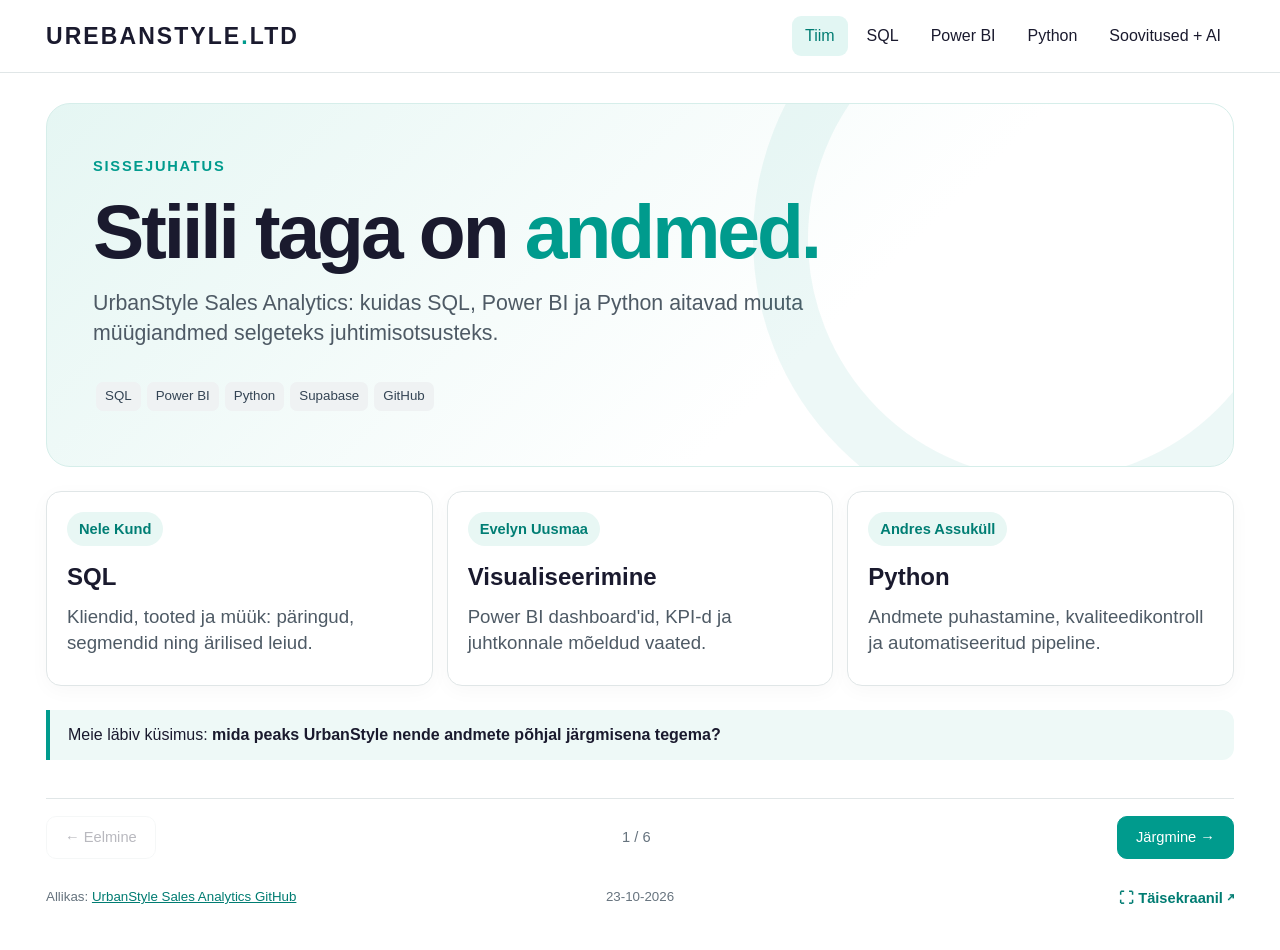
==== commit 5d1a05f9: "Add files via upload" ====
--- a/docs/week10/index.html
+++ b/docs/week10/index.html
@@ -11,8 +11,10 @@
 #pythonFlow + .demo-area .demo-layout .code{flex:1;min-height:155px}
 @media(max-width:800px){#pythonFlow + .demo-area .demo-layout > .card{min-height:0}#pythonFlow + .demo-area .demo-layout .status-output{height:150px;min-height:150px;max-height:150px;flex-basis:150px}}
 .closing{min-height:calc(100vh - 250px);display:flex;flex-direction:column;align-items:center;justify-content:center;text-align:center;padding:55px 20px;background:radial-gradient(circle at 50% 35%,#e2f7f3 0%,#fff 65%);border:1px solid #d9eeea;border-radius:24px}.closing-symbol{font-size:64px;color:var(--teal);margin:16px 0 0}.closing h1{font-size:clamp(44px,7vw,90px);line-height:1.05;letter-spacing:-.045em;margin:12px 0 20px;color:var(--navy)}.closing-slogan{font-size:clamp(16px,2.3vw,25px);max-width:730px;color:#50616c}.closing-rule{width:95px;height:4px;background:var(--teal);border-radius:9px;margin:27px 0 15px}.closing-names{font-size:13pt;color:var(--muted)}
-.fullscreen-wrap{display:flex;justify-content:center;margin:20px 0 4px}.fullscreen-btn{display:inline-flex;align-items:center;gap:11px;background:var(--teal);color:#fff;border:1px solid var(--teal);border-radius:12px;padding:14px 24px;font-size:13pt;font-weight:700;box-shadow:0 8px 20px #009b8d25;transition:transform .15s,background .15s}.fullscreen-btn:hover{background:#007e74;transform:translateY(-2px)}.fullscreen-btn:focus-visible{outline:3px solid #1A1A2E;outline-offset:3px}</style></head><body><header><div class="nav"><div class="logo">UREBANSTYLE<span class="logo-dot">.</span>LTD</div><nav class="navlinks" aria-label="Esitluse osad"><button data-go="0">Tiim</button><button data-go="1">SQL</button><button data-go="2">Power BI</button><button data-go="3">Python</button><button data-go="4">Soovitused + AI</button></nav></div></header><main class="shell">
-<section class="slide active"><div class="hero"><div class="eyebrow">SISSEJUHATUS</div><h1>Stiili taga on <span class="accent">andmed.</span></h1><p class="lead">UrbanStyle Sales Analytics: kuidas SQL, Power BI ja Python aitavad muuta müügiandmed selgeteks juhtimisotsusteks.</p><div style="margin-top:30px"><span class="pill">SQL</span><span class="pill">Power BI</span><span class="pill">Python</span><span class="pill">Supabase</span><span class="pill">GitHub</span></div></div><div class="grid"><div class="card"><span class="owner">Nele Kund</span><h3 style="margin-top:14px">SQL</h3><p>Kliendid, tooted ja müük: päringud, segmendid ning ärilised leiud.</p></div><div class="card"><span class="owner">Evelyn Uusmaa</span><h3 style="margin-top:14px">Visualiseerimine</h3><p>Power BI dashboard'id, KPI-d ja juhtkonnale mõeldud vaated.</p></div><div class="card"><span class="owner">Andres Assuküll</span><h3 style="margin-top:14px">Python</h3><p>Andmete puhastamine, kvaliteedikontroll ja automatiseeritud pipeline.</p></div></div><div class="insight">Meie läbiv küsimus: <b>mida peaks UrbanStyle nende andmete põhjal järgmisena tegema?</b></div><div class="fullscreen-wrap"><button class="fullscreen-btn" id="fullscreenBtn" type="button" aria-label="Ava esitlus täisekraanil">⛶ Ava täisekraanil ↗</button></div></section>
+.fullscreen-wrap{display:flex;justify-content:center;margin:20px 0 4px}.fullscreen-btn{display:inline-flex;align-items:center;gap:11px;background:var(--teal);color:#fff;border:1px solid var(--teal);border-radius:12px;padding:14px 24px;font-size:13pt;font-weight:700;box-shadow:0 8px 20px #009b8d25;transition:transform .15s,background .15s}.fullscreen-btn:hover{background:#007e74;transform:translateY(-2px)}.fullscreen-btn:focus-visible{outline:3px solid #1A1A2E;outline-offset:3px}
+.footer-meta{display:grid;grid-template-columns:minmax(0,1fr) auto minmax(0,1fr);align-items:center;gap:12px;margin:4px 0 10px;font-size:10pt;color:var(--muted)}.footer-source{text-align:left}.footer-date{text-align:center;white-space:nowrap}.footer-fullscreen{text-align:right}.footer-fullscreen button{border:0;background:transparent;color:#007c72;font-size:11pt;font-weight:700;padding:8px 0 8px 12px;cursor:pointer}.footer-fullscreen button:hover{text-decoration:underline}.footer-fullscreen button:focus-visible{outline:2px solid var(--teal);outline-offset:3px;border-radius:3px}@media(max-width:580px){.footer-meta{grid-template-columns:1fr auto;row-gap:5px}.footer-source{grid-column:1/-1}.footer-date{text-align:left}.footer-fullscreen{text-align:right}}
+</style></head><body><header><div class="nav"><div class="logo">UREBANSTYLE<span class="logo-dot">.</span>LTD</div><nav class="navlinks" aria-label="Esitluse osad"><button data-go="0">Tiim</button><button data-go="1">SQL</button><button data-go="2">Power BI</button><button data-go="3">Python</button><button data-go="4">Soovitused + AI</button></nav></div></header><main class="shell">
+<section class="slide active"><div class="hero"><div class="eyebrow">SISSEJUHATUS</div><h1>Stiili taga on <span class="accent">andmed.</span></h1><p class="lead">UrbanStyle Sales Analytics: kuidas SQL, Power BI ja Python aitavad muuta müügiandmed selgeteks juhtimisotsusteks.</p><div style="margin-top:30px"><span class="pill">SQL</span><span class="pill">Power BI</span><span class="pill">Python</span><span class="pill">Supabase</span><span class="pill">GitHub</span></div></div><div class="grid"><div class="card"><span class="owner">Nele Kund</span><h3 style="margin-top:14px">SQL</h3><p>Kliendid, tooted ja müük: päringud, segmendid ning ärilised leiud.</p></div><div class="card"><span class="owner">Evelyn Uusmaa</span><h3 style="margin-top:14px">Visualiseerimine</h3><p>Power BI dashboard'id, KPI-d ja juhtkonnale mõeldud vaated.</p></div><div class="card"><span class="owner">Andres Assuküll</span><h3 style="margin-top:14px">Python</h3><p>Andmete puhastamine, kvaliteedikontroll ja automatiseeritud pipeline.</p></div></div><div class="insight">Meie läbiv küsimus: <b>mida peaks UrbanStyle nende andmete põhjal järgmisena tegema?</b></div></section>
 <section class="slide"><div class="sectionhead"><div><div class="eyebrow">SQL &amp; ANDMEANALÜÜS</div><h2>Vali äriküsimus — näe SQL-i ja tulemust</h2><p>Kolm dokumenteeritud leidu, kolm päringuideed. Vali teema, et näidata SQL-loogikat ja selle ärilist tähendust.</p></div><span class="owner">Nele</span></div>
 <div class="demo-area"><div class="demo-switch" aria-label="SQL näidete valik"><button data-sql="inactive">Ostuta kliendid</button><button data-sql="vip">VIP-segment</button><button data-sql="stock">Laoseis</button></div><div class="demo-layout"><div class="card"><h3 id="sqlTitle">SQL päring</h3><div class="code" id="sqlCode"></div><div class="demo-caption">Näidisloogika: SQL on illustreeriv, mitte brauseris käivitatav andmebaasipäring.</div></div><div class="card"><h3>Analüüsi tulemus</h3><div class="demo-result"><div class="metric" id="sqlValue"></div><b id="sqlLabel"></b><p id="sqlDetail"></p></div></div></div><div class="insight" id="sqlInsight"></div></div>
 <div class="grid"><div class="card"><b>JOIN</b><p>Klientide ja ostude ühendamine.</p></div><div class="card"><b>GROUP BY</b><p>Kliendisegmentide ja toodete kokkuvõtted.</p></div><div class="card"><b>Äriotsus</b><p>Leid → sihtgrupp → mõõdetav tegevus.</p></div></div></section>
@@ -23,7 +25,7 @@
 <div class="grid"><div class="card"><div class="metric green">2–5 min</div><div class="label">automaatne jooksutus · hinnang</div></div><div class="card"><div class="metric">55–100 min</div><div class="label">käsitsi töö · hinnang</div></div><div class="card"><div class="metric">3×</div><div class="label">ühenduse korduskatse · 30 s vahe</div></div></div><div class="insight">Python muudab analüüsi <b>korratavaks ja jälgitavaks</b>. Kui Supabase ei vasta, ei kasutata vigaseid andmeid; varuandmeallikat veel pole.</div></section>
 <section class="slide"><div class="sectionhead"><div><div class="eyebrow">KOKKUVÕTE</div><h2>Kolm soovitust ja üks oluline AI õppetund</h2><p>Soovitused on seotud konkreetse andmeleiu ja mõõdetava järeltegevusega.</p></div><span class="owner">Kogu tiim</span></div><div class="two"><div class="card"><h3>Kolm soovitust juhtkonnale</h3><div class="rec"><div class="recnum">1</div><div><b>Aktiveeri ostuta kliendid.</b><p>Katseta 599 kliendiga 30-päevast kampaaniat; mõõda esmaostude määra ja lisakäivet kontrollrühma suhtes.</p></div></div><div class="rec"><div class="recnum">2</div><div><b>Hoia VIP-kliente.</b><p>Alusta 19 VIP-kliendi hoidmise plaanist; jälgi kord kuus kordusoste ja segmendi käibe osakaalu.</p></div></div><div class="rec"><div class="recnum">3</div><div><b>Automatiseeri kvaliteedi- ja laoseisuhoiatused.</b><p>Kontrolli iga pipeline'i käivitusega summaerinevusi, negatiivseid väärtusi ning tellimispunktist allpool olevaid tooteid.</p></div></div></div><div class="card soft"><h3>AI projektitöös</h3><ul><li><b>Materjalide süntees:</b> NotebookLM ja ühine dokumentatsioon.</li><li><b>Tehniline abiline:</b> SQL/Pythoni ideede, kontrollküsimuste ja dokumentatsiooni struktureerimine — täpne kasutus vajab tiimi kinnitust.</li><li><b>Esitluse ettevalmistus:</b> loo selge andmelugu ja kontrolli iga numbrit lähtefailist.</li></ul><div class="insight">Õppetund: <b>AI kiirendab tööd, kuid ei asenda andmete valideerimist ega analüütiku vastutust.</b></div></div></div></section>
 <section class="slide"><div class="closing"><div class="eyebrow">URBANSTYLE.LTD · SALES ANALYTICS</div><div class="closing-symbol" aria-hidden="true">✦</div><h1>Aitäh kuulamast!</h1><p class="closing-slogan">Andmetest arusaamiseni. Arusaamisest paremate otsusteni.</p><div class="closing-rule"></div><p class="closing-names">Nele · Evelyn · Andres</p></div></section>
-<div class="foot"><button class="btn" id="prev">← Eelmine</button><div class="counter" id="counter">1 / 5</div><button class="btn primary" id="next">Järgmine →</button></div><p class="source">Allikas: <a href="https://github.com/andres-assukyll/urbanstyle-sales-analytics" target="_blank" rel="noopener noreferrer">UrbanStyle Sales Analytics GitHub</a>. 23-10-2026</p></main>
+<div class="foot"><button class="btn" id="prev">← Eelmine</button><div class="counter" id="counter">1 / 5</div><button class="btn primary" id="next">Järgmine →</button></div><div class="footer-meta"><div class="footer-source">Allikas: <a href="https://github.com/andres-assukyll/urbanstyle-sales-analytics" target="_blank" rel="noopener noreferrer">UrbanStyle Sales Analytics GitHub</a></div><div class="footer-date">23-10-2026</div><div class="footer-fullscreen"><button id="fullscreenBtn" type="button" aria-label="Lülita esitlus täisekraanile">⛶ Täisekraanil ↗</button></div></div></main>
 <script>
 const fullscreenBtn=document.getElementById('fullscreenBtn');
 fullscreenBtn.addEventListener('click',async()=>{
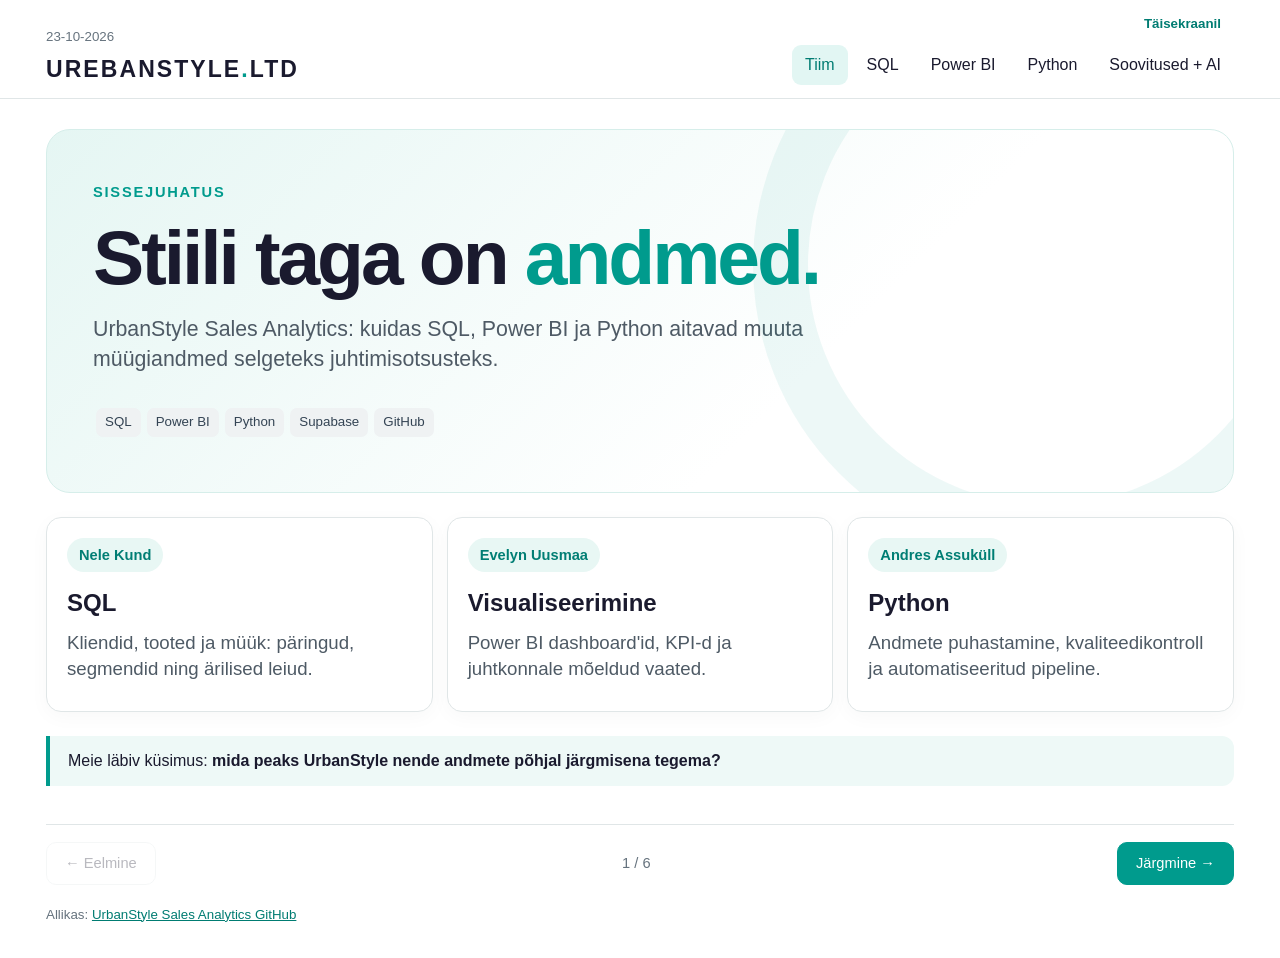
==== commit cdd913ca: "Add files via upload" ====
--- a/docs/week10/index.html
+++ b/docs/week10/index.html
@@ -13,7 +13,22 @@
 .closing{min-height:calc(100vh - 250px);display:flex;flex-direction:column;align-items:center;justify-content:center;text-align:center;padding:55px 20px;background:radial-gradient(circle at 50% 35%,#e2f7f3 0%,#fff 65%);border:1px solid #d9eeea;border-radius:24px}.closing-symbol{font-size:64px;color:var(--teal);margin:16px 0 0}.closing h1{font-size:clamp(44px,7vw,90px);line-height:1.05;letter-spacing:-.045em;margin:12px 0 20px;color:var(--navy)}.closing-slogan{font-size:clamp(16px,2.3vw,25px);max-width:730px;color:#50616c}.closing-rule{width:95px;height:4px;background:var(--teal);border-radius:9px;margin:27px 0 15px}.closing-names{font-size:13pt;color:var(--muted)}
 .fullscreen-wrap{display:flex;justify-content:center;margin:20px 0 4px}.fullscreen-btn{display:inline-flex;align-items:center;gap:11px;background:var(--teal);color:#fff;border:1px solid var(--teal);border-radius:12px;padding:14px 24px;font-size:13pt;font-weight:700;box-shadow:0 8px 20px #009b8d25;transition:transform .15s,background .15s}.fullscreen-btn:hover{background:#007e74;transform:translateY(-2px)}.fullscreen-btn:focus-visible{outline:3px solid #1A1A2E;outline-offset:3px}
 .footer-meta{display:grid;grid-template-columns:minmax(0,1fr) auto minmax(0,1fr);align-items:center;gap:12px;margin:4px 0 10px;font-size:10pt;color:var(--muted)}.footer-source{text-align:left}.footer-date{text-align:center;white-space:nowrap}.footer-fullscreen{text-align:right}.footer-fullscreen button{border:0;background:transparent;color:#007c72;font-size:11pt;font-weight:700;padding:8px 0 8px 12px;cursor:pointer}.footer-fullscreen button:hover{text-decoration:underline}.footer-fullscreen button:focus-visible{outline:2px solid var(--teal);outline-offset:3px;border-radius:3px}@media(max-width:580px){.footer-meta{grid-template-columns:1fr auto;row-gap:5px}.footer-source{grid-column:1/-1}.footer-date{text-align:left}.footer-fullscreen{text-align:right}}
-</style></head><body><header><div class="nav"><div class="logo">UREBANSTYLE<span class="logo-dot">.</span>LTD</div><nav class="navlinks" aria-label="Esitluse osad"><button data-go="0">Tiim</button><button data-go="1">SQL</button><button data-go="2">Power BI</button><button data-go="3">Python</button><button data-go="4">Soovitused + AI</button></nav></div></header><main class="shell">
+
+/* Header: date above brand; fullscreen control above the last navigation item. */
+.nav{min-height:98px;align-items:flex-end;padding-top:13px;padding-bottom:13px;gap:20px}
+.brand-stack,.nav-stack{display:flex;flex-direction:column;justify-content:flex-end}
+.brand-stack{align-items:flex-start;flex:none}
+.header-date{font-size:10pt;color:var(--muted);line-height:1.25;margin-bottom:7px;text-align:left}
+.nav-stack{align-items:flex-end;min-width:0;margin-left:auto}
+.navlinks{margin-left:0;justify-content:flex-end}
+.header-fullscreen{height:24px;display:flex;align-items:flex-start;justify-content:flex-end;padding-right:13px;margin-bottom:5px}
+.header-fullscreen button{border:0;background:transparent;padding:0;color:#007c72;font-size:10pt;line-height:1.25;font-weight:600;cursor:pointer}
+.header-fullscreen button:hover{text-decoration:underline}
+.header-fullscreen button:focus-visible{outline:2px solid var(--teal);outline-offset:3px}
+.header-fullscreen button[hidden]{display:none!important}
+.footer-meta{display:block;text-align:left}
+@media(max-width:800px){.nav{align-items:flex-end;flex-direction:row;flex-wrap:wrap}.nav-stack{flex:1 1 100%;align-items:flex-end}.navlinks{justify-content:flex-end}}
+</style></head><body><header><div class="nav"><div class="brand-stack"><div class="header-date">23-10-2026</div><div class="logo">UREBANSTYLE<span class="logo-dot">.</span>LTD</div></div><div class="nav-stack"><div class="header-fullscreen"><button id="fullscreenBtn" type="button" aria-label="Lülita esitlus täisekraanile">Täisekraanil</button></div><nav class="navlinks" aria-label="Esitluse osad"><button data-go="0">Tiim</button><button data-go="1">SQL</button><button data-go="2">Power BI</button><button data-go="3">Python</button><button data-go="4">Soovitused + AI</button></nav></div></div></header><main class="shell">
 <section class="slide active"><div class="hero"><div class="eyebrow">SISSEJUHATUS</div><h1>Stiili taga on <span class="accent">andmed.</span></h1><p class="lead">UrbanStyle Sales Analytics: kuidas SQL, Power BI ja Python aitavad muuta müügiandmed selgeteks juhtimisotsusteks.</p><div style="margin-top:30px"><span class="pill">SQL</span><span class="pill">Power BI</span><span class="pill">Python</span><span class="pill">Supabase</span><span class="pill">GitHub</span></div></div><div class="grid"><div class="card"><span class="owner">Nele Kund</span><h3 style="margin-top:14px">SQL</h3><p>Kliendid, tooted ja müük: päringud, segmendid ning ärilised leiud.</p></div><div class="card"><span class="owner">Evelyn Uusmaa</span><h3 style="margin-top:14px">Visualiseerimine</h3><p>Power BI dashboard'id, KPI-d ja juhtkonnale mõeldud vaated.</p></div><div class="card"><span class="owner">Andres Assuküll</span><h3 style="margin-top:14px">Python</h3><p>Andmete puhastamine, kvaliteedikontroll ja automatiseeritud pipeline.</p></div></div><div class="insight">Meie läbiv küsimus: <b>mida peaks UrbanStyle nende andmete põhjal järgmisena tegema?</b></div></section>
 <section class="slide"><div class="sectionhead"><div><div class="eyebrow">SQL &amp; ANDMEANALÜÜS</div><h2>Vali äriküsimus — näe SQL-i ja tulemust</h2><p>Kolm dokumenteeritud leidu, kolm päringuideed. Vali teema, et näidata SQL-loogikat ja selle ärilist tähendust.</p></div><span class="owner">Nele</span></div>
 <div class="demo-area"><div class="demo-switch" aria-label="SQL näidete valik"><button data-sql="inactive">Ostuta kliendid</button><button data-sql="vip">VIP-segment</button><button data-sql="stock">Laoseis</button></div><div class="demo-layout"><div class="card"><h3 id="sqlTitle">SQL päring</h3><div class="code" id="sqlCode"></div><div class="demo-caption">Näidisloogika: SQL on illustreeriv, mitte brauseris käivitatav andmebaasipäring.</div></div><div class="card"><h3>Analüüsi tulemus</h3><div class="demo-result"><div class="metric" id="sqlValue"></div><b id="sqlLabel"></b><p id="sqlDetail"></p></div></div></div><div class="insight" id="sqlInsight"></div></div>
@@ -25,7 +40,7 @@
 <div class="grid"><div class="card"><div class="metric green">2–5 min</div><div class="label">automaatne jooksutus · hinnang</div></div><div class="card"><div class="metric">55–100 min</div><div class="label">käsitsi töö · hinnang</div></div><div class="card"><div class="metric">3×</div><div class="label">ühenduse korduskatse · 30 s vahe</div></div></div><div class="insight">Python muudab analüüsi <b>korratavaks ja jälgitavaks</b>. Kui Supabase ei vasta, ei kasutata vigaseid andmeid; varuandmeallikat veel pole.</div></section>
 <section class="slide"><div class="sectionhead"><div><div class="eyebrow">KOKKUVÕTE</div><h2>Kolm soovitust ja üks oluline AI õppetund</h2><p>Soovitused on seotud konkreetse andmeleiu ja mõõdetava järeltegevusega.</p></div><span class="owner">Kogu tiim</span></div><div class="two"><div class="card"><h3>Kolm soovitust juhtkonnale</h3><div class="rec"><div class="recnum">1</div><div><b>Aktiveeri ostuta kliendid.</b><p>Katseta 599 kliendiga 30-päevast kampaaniat; mõõda esmaostude määra ja lisakäivet kontrollrühma suhtes.</p></div></div><div class="rec"><div class="recnum">2</div><div><b>Hoia VIP-kliente.</b><p>Alusta 19 VIP-kliendi hoidmise plaanist; jälgi kord kuus kordusoste ja segmendi käibe osakaalu.</p></div></div><div class="rec"><div class="recnum">3</div><div><b>Automatiseeri kvaliteedi- ja laoseisuhoiatused.</b><p>Kontrolli iga pipeline'i käivitusega summaerinevusi, negatiivseid väärtusi ning tellimispunktist allpool olevaid tooteid.</p></div></div></div><div class="card soft"><h3>AI projektitöös</h3><ul><li><b>Materjalide süntees:</b> NotebookLM ja ühine dokumentatsioon.</li><li><b>Tehniline abiline:</b> SQL/Pythoni ideede, kontrollküsimuste ja dokumentatsiooni struktureerimine — täpne kasutus vajab tiimi kinnitust.</li><li><b>Esitluse ettevalmistus:</b> loo selge andmelugu ja kontrolli iga numbrit lähtefailist.</li></ul><div class="insight">Õppetund: <b>AI kiirendab tööd, kuid ei asenda andmete valideerimist ega analüütiku vastutust.</b></div></div></div></section>
 <section class="slide"><div class="closing"><div class="eyebrow">URBANSTYLE.LTD · SALES ANALYTICS</div><div class="closing-symbol" aria-hidden="true">✦</div><h1>Aitäh kuulamast!</h1><p class="closing-slogan">Andmetest arusaamiseni. Arusaamisest paremate otsusteni.</p><div class="closing-rule"></div><p class="closing-names">Nele · Evelyn · Andres</p></div></section>
-<div class="foot"><button class="btn" id="prev">← Eelmine</button><div class="counter" id="counter">1 / 5</div><button class="btn primary" id="next">Järgmine →</button></div><div class="footer-meta"><div class="footer-source">Allikas: <a href="https://github.com/andres-assukyll/urbanstyle-sales-analytics" target="_blank" rel="noopener noreferrer">UrbanStyle Sales Analytics GitHub</a></div><div class="footer-date">23-10-2026</div><div class="footer-fullscreen"><button id="fullscreenBtn" type="button" aria-label="Lülita esitlus täisekraanile">⛶ Täisekraanil ↗</button></div></div></main>
+<div class="foot"><button class="btn" id="prev">← Eelmine</button><div class="counter" id="counter">1 / 5</div><button class="btn primary" id="next">Järgmine →</button></div><div class="footer-meta"><div class="footer-source">Allikas: <a href="https://github.com/andres-assukyll/urbanstyle-sales-analytics" target="_blank" rel="noopener noreferrer">UrbanStyle Sales Analytics GitHub</a></div></div></main>
 <script>
 const fullscreenBtn=document.getElementById('fullscreenBtn');
 fullscreenBtn.addEventListener('click',async()=>{
@@ -33,7 +48,7 @@
   catch(err){alert('Täisekraanirežiimi avamine ei õnnestunud. Kasuta F11-klahvi.')}
 });
 
-const slides=[...document.querySelectorAll('.slide')],goButtons=[...document.querySelectorAll('[data-go]')];let current=0;function show(i){current=Math.max(0,Math.min(slides.length-1,i));slides.forEach((s,j)=>s.classList.toggle('active',i===j));goButtons.forEach((b,j)=>b.classList.toggle('active',j===current));document.getElementById('counter').textContent=`${current+1} / ${slides.length}`;document.getElementById('prev').disabled=current===0;document.getElementById('next').disabled=current===slides.length-1;window.scrollTo({top:0,behavior:'instant'})}goButtons.forEach(b=>b.addEventListener('click',()=>show(Number(b.dataset.go))));document.getElementById('prev').onclick=()=>show(current-1);document.getElementById('next').onclick=()=>show(current+1);document.addEventListener('keydown',e=>{if(e.key==='ArrowRight')show(current+1);if(e.key==='ArrowLeft')show(current-1)});
+const slides=[...document.querySelectorAll('.slide')],goButtons=[...document.querySelectorAll('[data-go]')];let current=0;function show(i){current=Math.max(0,Math.min(slides.length-1,i));slides.forEach((s,j)=>s.classList.toggle('active',i===j));goButtons.forEach((b,j)=>b.classList.toggle('active',j===current));document.getElementById('counter').textContent=`${current+1} / ${slides.length}`;document.getElementById('prev').disabled=current===0;document.getElementById('next').disabled=current===slides.length-1;fullscreenBtn.hidden=current!==0;window.scrollTo({top:0,behavior:'instant'})}goButtons.forEach(b=>b.addEventListener('click',()=>show(Number(b.dataset.go))));document.getElementById('prev').onclick=()=>show(current-1);document.getElementById('next').onclick=()=>show(current+1);document.addEventListener('keydown',e=>{if(e.key==='ArrowRight')show(current+1);if(e.key==='ArrowLeft')show(current-1)});
 const kpi=(v,l,cls='')=>`<div class="card"><div class="metric ${cls}">${v}</div><div class="label">${l}</div></div>`;
 function lineSvg(){const pts=[94,90,99,102,108,105,112,117,119,128,124,137];const coords=pts.map((v,i)=>`${42+i*43},${180-(v-80)*2.35}`).join(' ');return `<svg viewBox="0 0 570 215" role="img" aria-label="Illustratiivne tõusev müügitrend"><g stroke="#e6ebeb" stroke-width="1">${[40,80,120,160].map(y=>`<line x1="36" y1="${y}" x2="545" y2="${y}"/>`).join('')}</g><polygon points="42,180 ${coords} 515,180" fill="#009b8d16"/><polyline points="${coords}" fill="none" stroke="#009B8D" stroke-width="4" stroke-linejoin="round" stroke-linecap="round"/>${pts.map((v,i)=>`<circle cx="${42+i*43}" cy="${180-(v-80)*2.35}" r="3" fill="#009B8D"/>`).join('')}<g font-size="12" fill="#66737e"><text x="36" y="205">2023</text><text x="495" y="205">2024</text></g></svg>`}
 function donutSvg(parts){let off=0;const circles=parts.map(p=>{const c=`<circle cx="110" cy="104" r="65" fill="none" stroke="${p.c}" stroke-width="34" stroke-dasharray="${p.v} ${100-p.v}" stroke-dashoffset="${-off}" pathLength="100" transform="rotate(-90 110 104)"/>`;off+=p.v;return c}).join('');return `<svg viewBox="0 0 330 215" role="img" aria-label="Jaotusdiagramm">${circles}<circle cx="110" cy="104" r="42" fill="white"/><text x="110" y="109" text-anchor="middle" font-size="15" font-weight="700" fill="#1A1A2E">100%</text>${parts.map((p,i)=>`<rect x="218" y="${46+i*29}" width="10" height="10" rx="2" fill="${p.c}"/><text x="234" y="${56+i*29}" font-size="11" fill="#344454">${p.n} ${p.v}%</text>`).join('')}</svg>`}
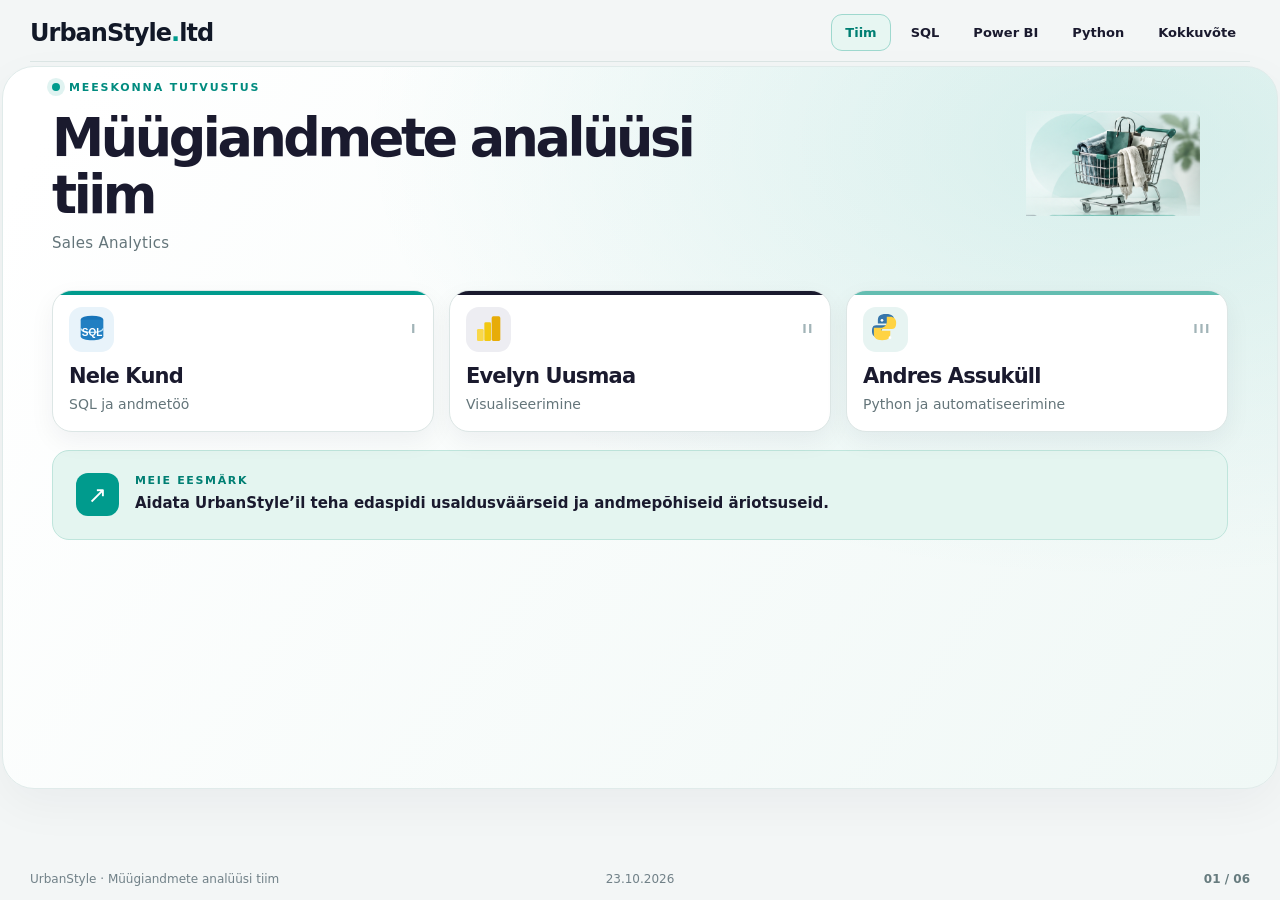
==== commit a14f393b: "Rename index4.html to index.html" ====
--- a/docs/week10/index.html
+++ b/docs/week10/index.html
@@ -1,72 +1,1029 @@
-<!doctype html><html lang="et"><head><meta charset="utf-8"><meta name="viewport" content="width=device-width,initial-scale=1"><title>UrbanStyle | Sales Analytics · Live demo</title><style>
-:root{--teal:#009B8D;--navy:#1A1A2E;--bg:#fff;--light:#F5F5F5;--line:#e0e6e7;--muted:#66737e;--green:#20875d;--orange:#e58a36}*{box-sizing:border-box}html{scroll-behavior:smooth}body{margin:0;font-family:Calibri,'Segoe UI',Arial,sans-serif;color:var(--navy);background:var(--bg);font-size:14pt;line-height:1.4}button{font:inherit;cursor:pointer}header{position:sticky;top:0;z-index:20;background:#ffffffee;backdrop-filter:blur(12px);border-bottom:1px solid var(--line)}.nav{max-width:1240px;margin:auto;min-height:72px;display:flex;align-items:center;justify-content:space-between;gap:18px;padding:12px 26px}.logo{font-size:23px;font-weight:800;letter-spacing:.09em}.logo b{color:var(--teal)}.navlinks{display:flex;flex-wrap:wrap;gap:6px;margin-left:auto}.logo{white-space:nowrap}.logo-dot{color:var(--teal)}.navlinks button{border:0;background:transparent;padding:9px 13px;border-radius:9px;font-size:12pt;color:var(--navy)}.navlinks button.active,.navlinks button:hover{background:#e2f6f3;color:#007c72}.time{color:var(--muted);font-size:11pt;white-space:nowrap}.shell{max-width:1240px;margin:auto;padding:30px 26px 24px}.slide{display:none;min-height:calc(100vh - 205px);animation:fade .25s ease}.slide.active{display:block}@keyframes fade{from{opacity:.3;transform:translateY(8px)}to{opacity:1;transform:none}}.eyebrow{color:var(--teal);font-size:11pt;font-weight:800;letter-spacing:.12em;text-transform:uppercase}.hero{background:linear-gradient(135deg,#e5f6f3 0%,#fff 65%);border:1px solid #d6eeea;border-radius:24px;padding:52px 46px;position:relative;overflow:hidden}.hero:after{content:'';position:absolute;right:-110px;top:-160px;width:480px;height:480px;border:55px solid #009b8d12;border-radius:50%;pointer-events:none}.hero h1{font-size:clamp(40px,6vw,78px);line-height:1.05;letter-spacing:-.04em;margin:14px 0 18px;max-width:750px}.accent{color:var(--teal)}h2{font-size:24pt;line-height:1.15;letter-spacing:-.025em;margin:12px 0 16px}h3{font-size:18pt;margin:0 0 10px}p{margin:9px 0;color:#4e5a65}small,.small{font-size:10pt;color:var(--muted)}.lead{font-size:16pt;max-width:850px}.grid{display:grid;grid-template-columns:repeat(3,minmax(0,1fr));gap:14px;margin:24px 0}.two{display:grid;grid-template-columns:1.15fr .85fr;gap:18px;margin:20px 0}.card{border:1px solid var(--line);background:white;border-radius:15px;padding:20px;box-shadow:0 5px 20px #1a1a2e08}.card.soft{background:var(--light)}.metric{font-size:33pt;font-weight:800;line-height:1.05;color:var(--teal)}.metric.green{color:var(--green)}.metric.orange{color:var(--orange)}.label{font-size:11pt;color:var(--muted);margin-top:8px}.owner{display:inline-flex;align-items:center;gap:8px;background:#e8f7f4;color:#007e74;border-radius:100px;padding:7px 12px;font-size:11pt;font-weight:700}.pill{display:inline-block;background:#eff2f3;color:#344454;border-radius:7px;padding:5px 9px;margin:3px;font-size:10pt}.insight{border-left:4px solid var(--teal);background:#eef9f7;border-radius:0 12px 12px 0;padding:14px 18px;margin:20px 0;font-size:12pt}.warn{border-left-color:var(--orange);background:#fff6ed}.sectionhead{display:flex;align-items:flex-start;justify-content:space-between;gap:20px}.sectionhead>div:first-child{max-width:790px}ul{margin:12px 0;padding-left:23px}li{margin:10px 0}.code{background:#1A1A2E;color:#e9f4f5;padding:18px;border-radius:13px;font:11pt/1.6 Consolas,monospace;white-space:pre-wrap;overflow:auto}.code em{color:#70d6c8;font-style:normal}.dash{background:var(--light);border:1px solid var(--line);padding:16px;border-radius:18px;margin-top:16px}.dash-top{display:flex;justify-content:space-between;align-items:center;gap:14px;flex-wrap:wrap}.tabs{display:flex;gap:7px;flex-wrap:wrap}.tabs button{background:white;border:1px solid var(--line);border-radius:9px;padding:9px 13px;font-size:11pt;color:var(--navy)}.tabs button.active{background:var(--teal);border-color:var(--teal);color:white}.dash-kpis{display:grid;grid-template-columns:repeat(4,1fr);gap:10px;margin:14px 0}.dash-kpis .card{padding:15px}.dash-kpis .metric{font-size:23pt}.dash-panels{display:grid;grid-template-columns:1.55fr 1fr;gap:12px}.panel{background:white;border:1px solid var(--line);border-radius:13px;padding:16px;min-height:245px}.panel-title{font-weight:800;font-size:12pt;margin-bottom:8px}.panel svg{width:100%;height:215px}.chart-note{font-size:10pt;color:var(--muted);margin-top:8px}.flow{display:flex;align-items:stretch;gap:9px;flex-wrap:wrap;margin:24px 0}.flow .node{flex:1;min-width:150px;border:1px solid #c7e9e4;background:#eef9f7;border-radius:13px;padding:16px}.flow .node b{display:block;font-size:13pt}.flow .node span{font-size:10pt;color:var(--muted)}.flow .arrow{align-self:center;color:var(--teal);font-weight:800;font-size:20pt}.rec{display:flex;align-items:flex-start;gap:14px;margin:15px 0}.recnum{background:var(--teal);color:white;display:grid;place-items:center;border-radius:10px;width:38px;height:38px;flex:none;font-weight:800}.rec b{font-size:13pt}.rec p{font-size:11pt}.foot{display:flex;align-items:center;justify-content:space-between;gap:12px;border-top:1px solid var(--line);padding:17px 0}.btn{background:white;border:1px solid var(--line);border-radius:10px;padding:10px 18px;font-size:11pt;color:var(--navy)}.btn.primary{background:var(--teal);color:white;border-color:var(--teal)}.btn:disabled{opacity:.3;cursor:default}.counter{font-size:11pt;color:var(--muted)}a{color:#007c72}.source{font-size:10pt;color:var(--muted)}@media(max-width:800px){.nav{align-items:center;flex-direction:row;flex-wrap:wrap}.navlinks{margin-left:0}.shell{padding:20px 14px}.hero{padding:30px 22px}.grid,.two,.dash-panels{grid-template-columns:1fr}.dash-kpis{grid-template-columns:repeat(2,1fr)}.flow .arrow{display:none}.time{display:none}}@media print{header,.foot{display:none}.slide{display:block!important;page-break-after:always;min-height:auto}.shell{max-width:none}.dash{break-inside:avoid}}
-
-.demo-switch{display:flex;gap:7px;flex-wrap:wrap;margin:12px 0}.demo-switch button{background:white;border:1px solid var(--line);border-radius:9px;padding:9px 13px;font-size:11pt;color:var(--navy)}.demo-switch button.active{background:var(--teal);border-color:var(--teal);color:white}.demo-area{background:var(--light);border:1px solid var(--line);border-radius:16px;padding:16px;margin:14px 0}.demo-layout{display:grid;grid-template-columns:1.1fr .9fr;gap:14px}.demo-layout .card{min-height:175px}.demo-area .code{font-size:10pt;min-height:155px}.demo-result{display:flex;align-items:center;justify-content:center;min-height:145px;text-align:center;flex-direction:column}.demo-result .metric{font-size:36pt}.demo-caption{font-size:10pt;color:var(--muted);margin-top:7px}.flow .node{cursor:pointer;transition:.15s}.flow .node.active,.flow .node:hover{border:2px solid var(--teal);background:#dcf6f0;padding:15px}.status-pill{border-radius:8px;padding:7px 12px;border:1px solid var(--line);background:white;color:var(--navy);font-size:11pt}.status-pill.active{background:var(--teal);color:white}.status-pill.warn.active{background:var(--orange);border-color:var(--orange)}.status-pill.fail.active{background:#a34e45;border-color:#a34e45}.status-output{padding:14px;background:white;border:1px solid var(--line);border-radius:12px;min-height:112px;white-space:pre-line;display:flex;align-items:flex-start;overflow:auto}.mono{font-family:Consolas,monospace;font-size:10pt}.demo-area h3{font-size:15pt}.demo-area p{font-size:11pt}@media(max-width:800px){.demo-layout{grid-template-columns:1fr}}
-
-/* Python: reserve identical layout space for every status, including WARNING. */
-#pythonFlow + .demo-area .demo-layout{align-items:stretch}
-#pythonFlow + .demo-area .demo-layout > .card{min-height:355px;display:flex;flex-direction:column}
-#pythonFlow + .demo-area .demo-layout .status-output{height:130px;min-height:130px;max-height:130px;flex:0 0 130px;overflow-y:auto;overflow-x:hidden;align-items:flex-start}
-#pythonFlow + .demo-area .demo-layout .demo-caption{margin-top:auto;padding-top:9px}
-#pythonFlow + .demo-area .demo-layout .code{flex:1;min-height:155px}
-@media(max-width:800px){#pythonFlow + .demo-area .demo-layout > .card{min-height:0}#pythonFlow + .demo-area .demo-layout .status-output{height:150px;min-height:150px;max-height:150px;flex-basis:150px}}
-.closing{min-height:calc(100vh - 250px);display:flex;flex-direction:column;align-items:center;justify-content:center;text-align:center;padding:55px 20px;background:radial-gradient(circle at 50% 35%,#e2f7f3 0%,#fff 65%);border:1px solid #d9eeea;border-radius:24px}.closing-symbol{font-size:64px;color:var(--teal);margin:16px 0 0}.closing h1{font-size:clamp(44px,7vw,90px);line-height:1.05;letter-spacing:-.045em;margin:12px 0 20px;color:var(--navy)}.closing-slogan{font-size:clamp(16px,2.3vw,25px);max-width:730px;color:#50616c}.closing-rule{width:95px;height:4px;background:var(--teal);border-radius:9px;margin:27px 0 15px}.closing-names{font-size:13pt;color:var(--muted)}
-.fullscreen-wrap{display:flex;justify-content:center;margin:20px 0 4px}.fullscreen-btn{display:inline-flex;align-items:center;gap:11px;background:var(--teal);color:#fff;border:1px solid var(--teal);border-radius:12px;padding:14px 24px;font-size:13pt;font-weight:700;box-shadow:0 8px 20px #009b8d25;transition:transform .15s,background .15s}.fullscreen-btn:hover{background:#007e74;transform:translateY(-2px)}.fullscreen-btn:focus-visible{outline:3px solid #1A1A2E;outline-offset:3px}
-.footer-meta{display:grid;grid-template-columns:minmax(0,1fr) auto minmax(0,1fr);align-items:center;gap:12px;margin:4px 0 10px;font-size:10pt;color:var(--muted)}.footer-source{text-align:left}.footer-date{text-align:center;white-space:nowrap}.footer-fullscreen{text-align:right}.footer-fullscreen button{border:0;background:transparent;color:#007c72;font-size:11pt;font-weight:700;padding:8px 0 8px 12px;cursor:pointer}.footer-fullscreen button:hover{text-decoration:underline}.footer-fullscreen button:focus-visible{outline:2px solid var(--teal);outline-offset:3px;border-radius:3px}@media(max-width:580px){.footer-meta{grid-template-columns:1fr auto;row-gap:5px}.footer-source{grid-column:1/-1}.footer-date{text-align:left}.footer-fullscreen{text-align:right}}
-
-/* Header: date above brand; fullscreen control above the last navigation item. */
-.nav{min-height:98px;align-items:flex-end;padding-top:13px;padding-bottom:13px;gap:20px}
-.brand-stack,.nav-stack{display:flex;flex-direction:column;justify-content:flex-end}
-.brand-stack{align-items:flex-start;flex:none}
-.header-date{font-size:10pt;color:var(--muted);line-height:1.25;margin-bottom:7px;text-align:left}
-.nav-stack{align-items:flex-end;min-width:0;margin-left:auto}
-.navlinks{margin-left:0;justify-content:flex-end}
-.header-fullscreen{height:24px;display:flex;align-items:flex-start;justify-content:flex-end;padding-right:13px;margin-bottom:5px}
-.header-fullscreen button{border:0;background:transparent;padding:0;color:#007c72;font-size:10pt;line-height:1.25;font-weight:600;cursor:pointer}
-.header-fullscreen button:hover{text-decoration:underline}
-.header-fullscreen button:focus-visible{outline:2px solid var(--teal);outline-offset:3px}
-.header-fullscreen button[hidden]{display:none!important}
-.footer-meta{display:block;text-align:left}
-@media(max-width:800px){.nav{align-items:flex-end;flex-direction:row;flex-wrap:wrap}.nav-stack{flex:1 1 100%;align-items:flex-end}.navlinks{justify-content:flex-end}}
-</style></head><body><header><div class="nav"><div class="brand-stack"><div class="header-date">23-10-2026</div><div class="logo">UREBANSTYLE<span class="logo-dot">.</span>LTD</div></div><div class="nav-stack"><div class="header-fullscreen"><button id="fullscreenBtn" type="button" aria-label="Lülita esitlus täisekraanile">Täisekraanil</button></div><nav class="navlinks" aria-label="Esitluse osad"><button data-go="0">Tiim</button><button data-go="1">SQL</button><button data-go="2">Power BI</button><button data-go="3">Python</button><button data-go="4">Soovitused + AI</button></nav></div></div></header><main class="shell">
-<section class="slide active"><div class="hero"><div class="eyebrow">SISSEJUHATUS</div><h1>Stiili taga on <span class="accent">andmed.</span></h1><p class="lead">UrbanStyle Sales Analytics: kuidas SQL, Power BI ja Python aitavad muuta müügiandmed selgeteks juhtimisotsusteks.</p><div style="margin-top:30px"><span class="pill">SQL</span><span class="pill">Power BI</span><span class="pill">Python</span><span class="pill">Supabase</span><span class="pill">GitHub</span></div></div><div class="grid"><div class="card"><span class="owner">Nele Kund</span><h3 style="margin-top:14px">SQL</h3><p>Kliendid, tooted ja müük: päringud, segmendid ning ärilised leiud.</p></div><div class="card"><span class="owner">Evelyn Uusmaa</span><h3 style="margin-top:14px">Visualiseerimine</h3><p>Power BI dashboard'id, KPI-d ja juhtkonnale mõeldud vaated.</p></div><div class="card"><span class="owner">Andres Assuküll</span><h3 style="margin-top:14px">Python</h3><p>Andmete puhastamine, kvaliteedikontroll ja automatiseeritud pipeline.</p></div></div><div class="insight">Meie läbiv küsimus: <b>mida peaks UrbanStyle nende andmete põhjal järgmisena tegema?</b></div></section>
-<section class="slide"><div class="sectionhead"><div><div class="eyebrow">SQL &amp; ANDMEANALÜÜS</div><h2>Vali äriküsimus — näe SQL-i ja tulemust</h2><p>Kolm dokumenteeritud leidu, kolm päringuideed. Vali teema, et näidata SQL-loogikat ja selle ärilist tähendust.</p></div><span class="owner">Nele</span></div>
-<div class="demo-area"><div class="demo-switch" aria-label="SQL näidete valik"><button data-sql="inactive">Ostuta kliendid</button><button data-sql="vip">VIP-segment</button><button data-sql="stock">Laoseis</button></div><div class="demo-layout"><div class="card"><h3 id="sqlTitle">SQL päring</h3><div class="code" id="sqlCode"></div><div class="demo-caption">Näidisloogika: SQL on illustreeriv, mitte brauseris käivitatav andmebaasipäring.</div></div><div class="card"><h3>Analüüsi tulemus</h3><div class="demo-result"><div class="metric" id="sqlValue"></div><b id="sqlLabel"></b><p id="sqlDetail"></p></div></div></div><div class="insight" id="sqlInsight"></div></div>
-<div class="grid"><div class="card"><b>JOIN</b><p>Klientide ja ostude ühendamine.</p></div><div class="card"><b>GROUP BY</b><p>Kliendisegmentide ja toodete kokkuvõtted.</p></div><div class="card"><b>Äriotsus</b><p>Leid → sihtgrupp → mõõdetav tegevus.</p></div></div></section>
-<section class="slide"><div class="sectionhead"><div><div class="eyebrow">VISUALISEERIMINE</div><h2>Juhtimis-dashboard: üks vaade, mitu otsust</h2><p>Power BI-st inspireeritud interaktiivne näidisvaade projekti dokumenteeritud KPI-de põhjal.</p></div><span class="owner">Evelyn</span></div><div class="dash"><div class="dash-top"><b>URBANSTYLE / juhtimisülevaade</b><div class="tabs"><button data-tab="overview">Ülevaade</button><button data-tab="channels">Müügikanalid</button><button data-tab="rfm">Kliendisegmendid</button></div></div><div class="dash-kpis" id="dashKpis"></div><div class="dash-panels"><div class="panel"><div class="panel-title" id="mainTitle"></div><div id="mainViz"></div></div><div class="panel"><div class="panel-title" id="sideTitle"></div><div id="sideViz"></div></div></div><div class="chart-note" id="dashNote"></div></div><div class="insight" id="dashTakeaway"></div></section>
-<section class="slide"><div class="sectionhead"><div><div class="eyebrow">PYTHON &amp; AUTOMATISEERIMINE</div><h2>Klõpsa töövoo etapil või katseta veastsenaariumi</h2><p>Nädala 8 pipeline'i interaktiivne selgitus. Simulatsioon näitab dokumenteeritud tööloogikat — päris API-päringuid ei tehta.</p></div><span class="owner">Andres</span></div>
-<div class="flow" id="pythonFlow"><button class="node" data-stage="fetch"><b>Supabase API</b><span>Andmete pärimine</span></button><div class="arrow">→</div><button class="node" data-stage="transform"><b>Pandas</b><span>Puhastus ja KPI-d</span></button><div class="arrow">→</div><button class="node" data-stage="export"><b>Plotly</b><span>HTML + CSV</span></button><div class="arrow">→</div><button class="node" data-stage="notify"><b>Teavitus</b><span>E-kirja staatus</span></button></div>
-<div class="demo-area"><div class="demo-layout"><div class="card"><h3 id="stageTitle"></h3><p id="stageText"></p><div class="code" id="stageCode"></div></div><div class="card"><h3>Käivituse stsenaarium</h3><div class="demo-switch"><button class="status-pill" data-status="success">SUCCESS</button><button class="status-pill warn" data-status="warning">WARNING</button><button class="status-pill fail" data-status="failure">FAILURE</button></div><div class="status-output" id="statusOutput" aria-live="polite"></div><div class="demo-caption">Näidisolekud; ei käivita pipeline'i ega saada e-kirju.</div></div></div></div>
-<div class="grid"><div class="card"><div class="metric green">2–5 min</div><div class="label">automaatne jooksutus · hinnang</div></div><div class="card"><div class="metric">55–100 min</div><div class="label">käsitsi töö · hinnang</div></div><div class="card"><div class="metric">3×</div><div class="label">ühenduse korduskatse · 30 s vahe</div></div></div><div class="insight">Python muudab analüüsi <b>korratavaks ja jälgitavaks</b>. Kui Supabase ei vasta, ei kasutata vigaseid andmeid; varuandmeallikat veel pole.</div></section>
-<section class="slide"><div class="sectionhead"><div><div class="eyebrow">KOKKUVÕTE</div><h2>Kolm soovitust ja üks oluline AI õppetund</h2><p>Soovitused on seotud konkreetse andmeleiu ja mõõdetava järeltegevusega.</p></div><span class="owner">Kogu tiim</span></div><div class="two"><div class="card"><h3>Kolm soovitust juhtkonnale</h3><div class="rec"><div class="recnum">1</div><div><b>Aktiveeri ostuta kliendid.</b><p>Katseta 599 kliendiga 30-päevast kampaaniat; mõõda esmaostude määra ja lisakäivet kontrollrühma suhtes.</p></div></div><div class="rec"><div class="recnum">2</div><div><b>Hoia VIP-kliente.</b><p>Alusta 19 VIP-kliendi hoidmise plaanist; jälgi kord kuus kordusoste ja segmendi käibe osakaalu.</p></div></div><div class="rec"><div class="recnum">3</div><div><b>Automatiseeri kvaliteedi- ja laoseisuhoiatused.</b><p>Kontrolli iga pipeline'i käivitusega summaerinevusi, negatiivseid väärtusi ning tellimispunktist allpool olevaid tooteid.</p></div></div></div><div class="card soft"><h3>AI projektitöös</h3><ul><li><b>Materjalide süntees:</b> NotebookLM ja ühine dokumentatsioon.</li><li><b>Tehniline abiline:</b> SQL/Pythoni ideede, kontrollküsimuste ja dokumentatsiooni struktureerimine — täpne kasutus vajab tiimi kinnitust.</li><li><b>Esitluse ettevalmistus:</b> loo selge andmelugu ja kontrolli iga numbrit lähtefailist.</li></ul><div class="insight">Õppetund: <b>AI kiirendab tööd, kuid ei asenda andmete valideerimist ega analüütiku vastutust.</b></div></div></div></section>
-<section class="slide"><div class="closing"><div class="eyebrow">URBANSTYLE.LTD · SALES ANALYTICS</div><div class="closing-symbol" aria-hidden="true">✦</div><h1>Aitäh kuulamast!</h1><p class="closing-slogan">Andmetest arusaamiseni. Arusaamisest paremate otsusteni.</p><div class="closing-rule"></div><p class="closing-names">Nele · Evelyn · Andres</p></div></section>
-<div class="foot"><button class="btn" id="prev">← Eelmine</button><div class="counter" id="counter">1 / 5</div><button class="btn primary" id="next">Järgmine →</button></div><div class="footer-meta"><div class="footer-source">Allikas: <a href="https://github.com/andres-assukyll/urbanstyle-sales-analytics" target="_blank" rel="noopener noreferrer">UrbanStyle Sales Analytics GitHub</a></div></div></main>
+<!DOCTYPE html>
+
+<html class="presentation" lang="et">
+<head>
+<meta charset="utf-8"/>
+<meta content="width=device-width, initial-scale=1" name="viewport"/>
+<meta content="#f3f6f6" name="theme-color"/>
+<title>UrbanStyle | SQL ja andmeanalüüs</title>
+<style>
+:root{--bg:#091b27;--bg2:#102c36;--teal:#00c7ae;--teal2:#009b8d;--white:#f5fbfa;--muted:#aac4c9;--line:rgba(184,242,234,.16);--glass:rgba(15,43,53,.72)}
+*{box-sizing:border-box}html{scroll-behavior:smooth}body{margin:0;min-height:100vh;font-family:Inter,ui-sans-serif,system-ui,-apple-system,BlinkMacSystemFont,"Segoe UI",sans-serif;color:var(--white);background:var(--bg);overflow-x:hidden}
+.bg{position:fixed;inset:0;pointer-events:none;z-index:-1;background:radial-gradient(ellipse 60% 50% at 83% 14%,rgba(0,199,174,.18),transparent 72%),radial-gradient(ellipse 55% 55% at 5% 85%,rgba(21,96,114,.4),transparent 72%),linear-gradient(145deg,#081822,#102d38 70%,#091c27)}.bg:after{content:"";position:absolute;inset:0;opacity:.22;background-image:linear-gradient(rgba(255,255,255,.07) 1px,transparent 1px),linear-gradient(90deg,rgba(255,255,255,.07) 1px,transparent 1px);background-size:58px 58px;mask-image:linear-gradient(to bottom,black,transparent 90%)}
+.orb{position:fixed;width:380px;height:380px;border-radius:50%;border:1px solid rgba(0,199,174,.16);top:16%;right:-190px;pointer-events:none;z-index:-1;box-shadow:0 0 0 80px rgba(0,199,174,.025),0 0 0 160px rgba(0,199,174,.018)}
+.wrap{max-width:1180px;margin:auto;padding:0 30px}.topbar{display:flex;justify-content:space-between;align-items:center;padding:32px 0 20px}.brand{display:flex;gap:12px;align-items:center;font-weight:850;letter-spacing:-.04em;font-size:24px}.brand-mark{width:34px;height:34px;display:grid;place-items:center;background:linear-gradient(135deg,#00c7ae,#007f82);color:#08222b;border-radius:10px;font-weight:900}.topright{font-size:12px;letter-spacing:.17em;text-transform:uppercase;color:#9ebfc2;font-weight:700}
+.hero{padding:65px 0 38px}.eyebrow{display:inline-flex;align-items:center;gap:10px;font-size:12px;text-transform:uppercase;letter-spacing:.19em;color:#74e9d9;font-weight:800}.dot{width:7px;height:7px;background:var(--teal);border-radius:50%;box-shadow:0 0 14px var(--teal)}h1{font-size:clamp(44px,6.5vw,86px);line-height:1.03;letter-spacing:-.065em;margin:20px 0 19px;font-weight:850;max-width:850px}h1 span{color:var(--teal)}.intro{max-width:650px;font-size:18px;line-height:1.65;color:var(--muted);margin:0}.micro{margin-top:27px;display:flex;gap:12px;flex-wrap:wrap}.pill{border:1px solid var(--line);border-radius:99px;padding:9px 13px;font-size:12px;color:#bdd6d9;background:rgba(255,255,255,.025)}
+.section-head{display:flex;justify-content:space-between;align-items:end;gap:20px;margin:46px 0 17px}.section-head h2{font-size:13px;text-transform:uppercase;letter-spacing:.2em;color:#a5c8c8;margin:0}.section-head span{color:#739a9f;font-size:12px}.tabs{display:grid;grid-template-columns:repeat(3,minmax(0,1fr));gap:12px}.tab{border:1px solid var(--line);background:rgba(255,255,255,.035);border-radius:18px;color:#d6e7e8;cursor:pointer;text-align:left;padding:20px 19px;min-height:102px;transition:background .25s,border .25s,transform .25s,box-shadow .25s;font:inherit}.tab:hover{transform:translateY(-3px);background:rgba(0,199,174,.08)}.tab[aria-selected="true"]{background:linear-gradient(130deg,rgba(0,199,174,.2),rgba(0,199,174,.055));border-color:rgba(0,199,174,.68);box-shadow:inset 0 0 0 1px rgba(0,199,174,.07),0 12px 30px rgba(0,0,0,.1)}.tab .num{display:block;color:var(--teal);font-size:11px;letter-spacing:.17em;font-weight:800;margin-bottom:10px}.tab .name{font-size:16px;font-weight:760;letter-spacing:-.025em}.tab:focus-visible,.next:focus-visible{outline:3px solid #6affea;outline-offset:3px}
+.panel{margin-top:18px;min-height:430px;background:var(--glass);border:1px solid var(--line);border-radius:25px;box-shadow:0 24px 80px rgba(0,0,0,.17);backdrop-filter:blur(18px);padding:clamp(24px,4vw,46px);animation:appear .35s ease both}.panel[hidden]{display:none}@keyframes appear{from{opacity:.35;transform:translateY(10px)}to{opacity:1;transform:translateY(0)}}.panel-grid{display:grid;grid-template-columns:1.03fr .97fr;gap:45px;align-items:center}.kicker{font-size:12px;font-weight:800;letter-spacing:.17em;text-transform:uppercase;color:#70e3d4}.panel h3{font-size:clamp(30px,3.7vw,48px);line-height:1.12;letter-spacing:-.05em;margin:14px 0 17px}.panel p{color:#b9d0d3;line-height:1.75;font-size:16px;margin:0 0 15px}.panel strong{color:white}.insight{margin-top:25px;padding:17px 19px;border-left:3px solid var(--teal);border-radius:0 12px 12px 0;background:rgba(0,199,174,.075);color:#e2f6f3;font-size:14px;line-height:1.65}.insight b{color:#72f4e0}.viz{border-radius:20px;border:1px solid rgba(176,241,234,.13);background:linear-gradient(155deg,rgba(13,55,64,.9),rgba(9,29,39,.65));padding:25px;min-width:0}.viz-title{color:#c1dadd;font-size:12px;letter-spacing:.11em;text-transform:uppercase;font-weight:750;margin-bottom:27px}.bar-label{display:flex;justify-content:space-between;gap:12px;font-size:13px;color:#bfd4d5;margin:0 0 9px}.bar-label b{font-size:17px;color:#fff}.track{height:15px;background:rgba(255,255,255,.07);border-radius:99px;overflow:hidden;margin-bottom:24px}.fill{height:100%;border-radius:99px;background:linear-gradient(90deg,#078d8e,#00d6ba)}.fill.original{background:linear-gradient(90deg,#D26A3C,#F3A56B)}.big{font-size:clamp(58px,7vw,90px);font-weight:850;letter-spacing:-.075em;line-height:1;color:#66f4db}.big small{font-size:.37em;letter-spacing:-.03em}.viz-note{color:#a9c6c9;font-size:13px;line-height:1.6;margin-top:14px}.split{display:flex;align-items:baseline;gap:14px;margin:20px 0 22px;flex-wrap:wrap}.split .secondary{font-size:20px;color:#c6e0e0}.meter{display:flex;gap:4px;margin:27px 0 20px}.meter i{display:block;height:32px;flex:1;background:#1b4b55;border-radius:4px}.meter i.on{background:linear-gradient(180deg,#42e9cf,#009b8d)}.mini-row{display:flex;justify-content:space-between;border-top:1px solid var(--line);padding:15px 0;color:#b8d0d2;font-size:14px}.mini-row b{color:#fff}.growth{display:flex;align-items:end;gap:13px;height:195px;padding:14px 0 0;border-bottom:1px solid rgba(255,255,255,.22)}.growth .column{flex:1;display:flex;flex-direction:column;justify-content:end;align-items:center;height:100%;gap:10px}.growth .column .colbar{width:min(100%,105px);border-radius:10px 10px 0 0;background:linear-gradient(180deg,#67f4dd,#009b8d)}.growth .column:first-child .colbar{background:linear-gradient(180deg,#84a7b2,#446c78)}.growth .column b{font-size:13px;color:#d5e8e8}.growth .column span{font-size:13px;color:#b3ced1;margin-bottom:8px}.growth .column .colbar{order:2}.growth .column span{order:3;margin:8px 0 -27px}.foot{padding:24px 0 45px;display:flex;justify-content:space-between;align-items:center;gap:20px;color:#85a5aa;font-size:12px}.next{cursor:pointer;background:transparent;border:1px solid rgba(0,199,174,.4);color:#80f0dd;border-radius:99px;padding:12px 17px;font:inherit;font-weight:750;transition:.2s}.next:hover{background:rgba(0,199,174,.12)}.source-note{font-size:11px;color:#829da3;margin-top:20px;line-height:1.5}
+@media(max-width:800px){.hero{padding-top:42px}.panel-grid{grid-template-columns:1fr;gap:23px}.panel{min-height:0}.tabs{gap:8px}.tab{padding:16px 12px;min-height:96px}.tab .name{font-size:13px}.topright{display:none}.orb{display:none}}@media(max-width:480px){.wrap{padding:0 18px}.hero{padding-top:30px}.intro{font-size:16px}.tab .name{font-size:12px}.tab .num{font-size:10px}.tab{padding:14px 9px}.panel{padding:21px}.panel h3{font-size:31px}.viz{padding:20px}.foot{align-items:flex-start;flex-direction:column}}
+@media(prefers-reduced-motion:reduce){*,*:before,*:after{animation:none!important;transition:none!important;scroll-behavior:auto!important}}
+/* UrbanStyle refined navy/teal theme with architectural background */
+:root{--bg:#1A1A2E;--bg2:#24243c;--teal:#009B8D;--teal2:#009B8D;--muted:#c5d2d7;--glass:rgba(26,26,46,.88);--line:rgba(167,219,213,.19)}
+body{background:#1A1A2E}
+.bg{background:radial-gradient(ellipse 60% 50% at 90% 12%,rgba(0,155,141,.22),transparent 75%),radial-gradient(ellipse 55% 55% at 5% 90%,rgba(0,155,141,.13),transparent 75%),linear-gradient(145deg,#141426 0%,#1A1A2E 55%,#22243b 100%)}
+.bg:after{opacity:.24;background-image:linear-gradient(120deg,transparent 0 48%,rgba(0,155,141,.2) 49%,transparent 50%),linear-gradient(rgba(255,255,255,.045) 1px,transparent 1px),linear-gradient(90deg,rgba(255,255,255,.045) 1px,transparent 1px);background-size:420px 420px,64px 64px,64px 64px;mask-image:linear-gradient(to bottom,black,rgba(0,0,0,.35))}
+.orb{position:fixed;right:-110px;top:110px;width:420px;height:420px;border:1px solid rgba(0,155,141,.19);border-radius:50%;box-shadow:0 0 0 72px rgba(0,155,141,.035),0 0 0 145px rgba(0,155,141,.025);pointer-events:none;z-index:-1}
+.brand-mark{background:#009B8D;color:white}.eyebrow,.kicker,.tab .num{color:#69d4c7}h1 span{color:#32c0b1}.hero{padding:42px 0 25px}h1{font-size:clamp(44px,5.6vw,70px);margin:12px 0 14px}.panel{background:rgba(27,28,49,.91);border-color:rgba(0,155,141,.24)}.viz{background:linear-gradient(155deg,rgba(34,40,61,.98),rgba(24,25,45,.96));border-color:rgba(0,155,141,.2)}.tab[aria-selected="true"]{background:linear-gradient(130deg,rgba(0,155,141,.22),rgba(0,155,141,.055));border-color:#009B8D}.tab:hover{background:rgba(0,155,141,.13)}.insight{background:rgba(0,155,141,.1)}.insight b{color:#7ee4d9}.big{color:#52d5c6}.big.difference{color:#f3a56b}.fill{background:linear-gradient(90deg,#007d75,#00b4a5)}.meter i.on{background:linear-gradient(180deg,#3dd1c2,#009B8D)}.growth .column .colbar{background:linear-gradient(180deg,#55d6c9,#009B8D)}.topright{color:#b1c8cb}
+@media(max-width:680px){.orb{width:220px;height:220px;right:-110px}.hero{padding-top:25px}}
+/* UrbanStyle light editorial web theme */
+:root{--bg:#f3f6f6;--bg2:#e9f0ef;--teal:#009B8D;--teal2:#009B8D;--white:#1A1A2E;--muted:#65747d;--line:#dce6e5;--glass:#ffffff}
+html{background:#f3f6f6}body{background:#f3f6f6;color:#1A1A2E}
+.bg{background:radial-gradient(ellipse 44% 35% at 92% 12%,rgba(0,155,141,.11),transparent 75%),radial-gradient(ellipse 50% 45% at 2% 90%,rgba(0,155,141,.07),transparent 75%),linear-gradient(145deg,#f8fafa,#eff4f3)}
+.bg:after{opacity:.6;background-image:linear-gradient(rgba(0,155,141,.055) 1px,transparent 1px),linear-gradient(90deg,rgba(0,155,141,.055) 1px,transparent 1px);background-size:58px 58px;mask-image:linear-gradient(to bottom,black,transparent 85%)}
+.orb{border-color:rgba(0,155,141,.12);box-shadow:0 0 0 72px rgba(0,155,141,.035),0 0 0 145px rgba(0,155,141,.025)}
+.topbar{border-bottom:1px solid #dce6e5}.brand{color:#1A1A2E}.brand-mark{background:#009B8D;color:white}.topright{color:#6c7d84}
+.hero{padding:46px 0 26px}.eyebrow,.kicker{color:#008d80}.dot{background:#009B8D;box-shadow:0 0 0 4px rgba(0,155,141,.12)}h1{color:#1A1A2E}h1 span{color:#009B8D}.intro{color:#61717a}.pill{background:white;border-color:#dce6e5;color:#64757a}
+.section-head h2{color:#42535b}.section-head span{color:#7a898d}
+.tab{background:rgba(255,255,255,.88);border-color:#dce6e5;color:#1A1A2E;box-shadow:0 5px 18px rgba(26,26,46,.035)}.tab:hover{background:#f3faf8;border-color:#8bcfc7;box-shadow:0 9px 24px rgba(0,155,141,.09)}.tab[aria-selected="true"]{background:#e7f6f2;border-color:#009B8D;box-shadow:0 8px 26px rgba(0,155,141,.11),inset 0 0 0 1px rgba(0,155,141,.08)}.tab .num{color:#008b7f}.tab .name{color:#1A1A2E}.tab:focus-visible,.next:focus-visible{outline-color:#009B8D}
+.panel{background:#fff;border:1px solid #dfe8e7;box-shadow:0 22px 60px rgba(26,26,46,.075);backdrop-filter:none}.panel h3{color:#1A1A2E}.panel p{color:#596a73}.panel strong{color:#1A1A2E}.insight{background:#eaf7f4;color:#31565a;border-left-color:#009B8D}.insight b{color:#007f73}
+.viz{background:linear-gradient(145deg,#f7faf9,#eef5f3);border:1px solid #e0eae7;box-shadow:inset 0 1px 0 white}.viz-title{color:#56676e}.bar-label{color:#52636c}.bar-label b{color:#1A1A2E}.track{background:#dfe8e6}.big{color:#009B8D}.big.difference{color:#b85d30}.viz-note{color:#65767b}.mini-row{color:#607178;border-top-color:#dce7e5}.mini-row b{color:#1A1A2E}.meter i{background:#dce8e5}.meter i.on{background:linear-gradient(180deg,#20b4a5,#009B8D)}
+.growth{border-bottom-color:#cbdad7}.growth .column b{color:#1A1A2E}.growth .column span{color:#65767b}.growth .column:first-child .colbar{background:linear-gradient(180deg,#9eabb8,#6f8193)}
+.foot{color:#718188}.next{background:#009B8D;color:white;border-color:#009B8D;box-shadow:0 6px 18px rgba(0,155,141,.15)}.next:hover{background:#007f75}.source-note{color:#7a898e}
+
+
+/* Team introduction — airy editorial layout, consistent with the light UrbanStyle theme */
+.team-intro{position:relative;padding:38px 0 43px;border-bottom:1px solid #dce6e5;isolation:isolate}
+.team-intro:before{content:"";position:absolute;z-index:-1;inset:4px -28px 18px;border-radius:32px;background:radial-gradient(ellipse at 88% 10%,rgba(0,155,141,.13),transparent 48%),linear-gradient(125deg,#ffffff 5%,#f0f8f6 100%);border:1px solid #e0ebea;box-shadow:0 16px 48px rgba(26,26,46,.045)}
+.team-heading-row{display:grid;grid-template-columns:1.3fr .7fr;gap:24px;align-items:center;padding:16px 28px 26px}
+.team-label{display:inline-flex;align-items:center;gap:9px;font-size:11px;font-weight:800;letter-spacing:.17em;text-transform:uppercase;color:#008b7f;margin-bottom:15px}
+.team-label:before{content:"";height:8px;width:8px;border-radius:50%;background:#009B8D;box-shadow:0 0 0 5px rgba(0,155,141,.12)}
+.team-intro h1{font-size:clamp(36px,4.9vw,60px);margin:0 0 10px;letter-spacing:-.065em;line-height:1.08;color:#1A1A2E;max-width:650px}
+.team-subtitle{font-size:15px;color:#64757a;margin:0;letter-spacing:.02em}
+.team-art{height:220px;position:relative;display:grid;place-items:center}
+.team-art:before{content:"";position:absolute;width:215px;height:215px;border-radius:50%;background:radial-gradient(circle at 40% 35%,#e2f6f2,#c5e9e3 66%,#b6ded7);box-shadow:0 14px 42px rgba(0,155,141,.10)}
+.team-art:after{content:"";position:absolute;width:240px;height:240px;border:1px solid rgba(0,155,141,.18);border-radius:50%;transform:rotate(-12deg)}
+.team-cart-photo{position:relative;z-index:1;width:100%;max-width:330px;height:220px;object-fit:cover;object-position:center;border:0;border-radius:0;box-shadow:none;-webkit-mask-image:radial-gradient(ellipse 68% 70% at 52% 51%,#000 54%,transparent 100%);mask-image:radial-gradient(ellipse 68% 70% at 52% 51%,#000 54%,transparent 100%)}
+.team-cards{display:grid;grid-template-columns:repeat(3,minmax(0,1fr));gap:15px;padding:0 28px}
+.team-card{background:#fff;border:1px solid #dce6e5;border-radius:20px;padding:22px;box-shadow:0 9px 26px rgba(26,26,46,.055);position:relative;overflow:hidden;transition:transform .25s,box-shadow .25s,border-color .25s;min-height:180px}
+.team-card:hover{transform:translateY(-5px);border-color:#a9d8d1;box-shadow:0 16px 36px rgba(26,26,46,.10)}
+.team-card:before{content:"";position:absolute;top:0;left:0;right:0;height:4px;background:#009B8D}
+.team-card:nth-child(2):before{background:#1A1A2E}.team-card:nth-child(3):before{background:#63bdb1}
+.team-card-top{display:flex;align-items:center;justify-content:space-between;margin-bottom:22px}
+.team-card-icon{width:45px;height:45px;border-radius:13px;background:#e5f6f2;display:grid;place-items:center;color:#008d81}
+.team-card:nth-child(2) .team-card-icon{background:#ededf2;color:#1A1A2E}
+.team-card:nth-child(3) .team-card-icon{background:#e7f4f2;color:#007c73}
+.team-card-icon svg{width:32px;height:32px;display:block}.team-card-icon.sql-logo{background:#e8f3fa}.team-card-icon.powerbi-logo{background:#fff5d6}.team-card-icon.python-logo{background:#e8f1f9}
+.team-card-index{font-size:12px;font-weight:800;letter-spacing:.12em;color:#a2b4b8}
+.team-card .member-name{font-size:21px;font-weight:800;color:#1A1A2E;letter-spacing:-.04em;margin-bottom:6px}
+.team-card .member-role{font-size:14px;color:#64757a;line-height:1.5}
+.team-bottom{display:grid;grid-template-columns:1fr auto;align-items:center;gap:24px;margin:18px 28px 0}
+.team-goal{padding:20px 23px;background:#e4f5f0;border:1px solid #bfe5dc;border-radius:17px;display:flex;gap:16px;align-items:center}
+.team-goal .goal-icon{background:#009B8D;color:#fff;border-radius:12px;width:43px;height:43px;display:grid;place-items:center;font-size:23px;flex:none}
+.team-goal strong{display:block;color:#007f73;font-size:11px;text-transform:uppercase;letter-spacing:.15em;margin-bottom:5px}
+.team-goal p{margin:0;color:#1A1A2E;font-size:15px;line-height:1.55;font-weight:650}
+.team-jump{display:inline-flex;align-items:center;justify-content:center;white-space:nowrap;padding:15px 19px;background:#009B8D;border-radius:13px;color:#fff;text-decoration:none;font-size:14px;font-weight:750;box-shadow:0 8px 20px rgba(0,155,141,.17);transition:transform .2s,background .2s}
+.team-jump:hover{background:#007f75;transform:translateY(-2px)}.team-jump:focus-visible{outline:3px solid #1A1A2E;outline-offset:3px}
+@media(max-width:820px){.team-heading-row{grid-template-columns:1fr auto}.team-art{width:170px}.team-bottom{grid-template-columns:1fr}.team-jump{justify-self:start}}
+@media(max-width:680px){.team-intro{padding-top:25px}.team-intro:before{inset:0 -8px 14px}.team-heading-row{padding:12px 18px 22px;grid-template-columns:1fr}.team-art{display:none}.team-cards{grid-template-columns:1fr;padding:0 16px;gap:11px}.team-card{min-height:0;padding:18px}.team-card-top{margin-bottom:13px}.team-bottom{margin:14px 16px 0;gap:13px}.team-goal{padding:17px}.team-goal p{font-size:14px}}
+.slide-points{list-style:none;margin:18px 0 22px;padding:0;display:grid;gap:12px}
+.slide-points li{position:relative;padding:13px 16px 13px 38px;border:1px solid #dcebe7;border-radius:12px;background:#f7fbfa;color:#42555c;font-size:16px;line-height:1.48}
+.slide-points li::before{content:"";position:absolute;left:16px;top:22px;width:9px;height:9px;border-radius:50%;background:#009B8D;box-shadow:0 0 0 4px #e1f4ef}
+.slide-points strong{color:#1A1A2E}
+@media(max-width:680px){.slide-points li{font-size:14px;padding:12px 12px 12px 32px}.slide-points li::before{left:12px;top:19px}}
+
+/* Esitlusrežiim: kaks ekraani, ilma vertikaalse kerimiseta. */
+html.presentation,html.presentation body{height:100%;overflow:hidden;scroll-behavior:auto}
+.presentation .wrap{height:100dvh;display:flex;flex-direction:column;max-width:1320px}
+.presentation .topbar{flex:0 0 auto;padding:14px 0 10px}
+.presentation main{flex:1;min-height:0;position:relative}
+.presentation .team-intro{border-bottom:0;margin:0;transform-origin:top center}
+.presentation .hero{padding:0 0 10px}
+.presentation .hero h1{font-size:clamp(32px,4vw,50px);margin:0 0 6px}
+.presentation .hero .intro{font-size:14px;line-height:1.3}
+.presentation .hero .micro{margin-top:9px}
+.presentation .hero .pill{padding:5px 10px}
+.presentation .section-head{margin:12px 0 9px}
+.presentation .tabs{gap:10px}
+.presentation .tab{min-height:68px;padding:10px 15px;border-radius:14px}
+.presentation .tab .num{margin-bottom:5px}
+.presentation .tab .name{font-size:14px}
+.presentation .panel{margin-top:12px;min-height:0;padding:clamp(16px,2vw,28px);border-radius:20px}
+.presentation .panel-grid{gap:24px}
+.presentation .panel h3{font-size:clamp(24px,2.8vw,37px);margin:8px 0 11px}
+.presentation .panel p{font-size:14px;line-height:1.5;margin-bottom:9px}
+.presentation .slide-points{gap:8px;margin:10px 0 12px}
+.presentation .slide-points li{padding:9px 12px 9px 30px;font-size:14px;line-height:1.35}
+.presentation .slide-points li:before{left:12px;top:16px}
+.presentation .insight{margin-top:12px;padding:11px 13px;font-size:13px;line-height:1.45}
+.presentation .viz{padding:17px}
+.presentation .viz-title{margin-bottom:15px}
+.presentation .track{margin-bottom:15px}
+.presentation .big{font-size:clamp(48px,5vw,68px)}
+.presentation .mini-row{padding:10px 0;font-size:13px}
+.presentation .growth{height:125px}
+.presentation .meter{margin:16px 0 13px}
+.presentation .foot{flex:0 0 auto;padding:9px 0 14px}
+.presentation .team-intro{padding:15px 0 16px}
+.presentation .team-heading-row{padding:9px 22px 14px}
+.presentation .team-art,.presentation .team-cart-photo{height:160px}
+.presentation .team-art:before{width:155px;height:155px}
+.presentation .team-art:after{width:170px;height:170px}
+.presentation .team-intro h1{font-size:clamp(32px,4.1vw,53px)}
+.presentation .team-cards{padding:0 22px}
+.presentation .team-card{min-height:140px;padding:16px}
+.presentation .team-card-top{margin-bottom:12px}
+.presentation .team-bottom{margin:13px 22px 0}
+.presentation .team-goal{padding:13px 17px}
+.presentation .team-jump{cursor:pointer}
+.presentation [data-screen][hidden]{display:none!important}
+.presentation .screen-sql{transform-origin:top center}
+.presentation .screen-team{transform-origin:top center}
+.presentation .screen-team,.presentation .screen-sql{width:100%}
+.presentation .screen-team{height:auto}
+.presentation .screen-sql{height:auto}
+.presentation .present-controls{display:flex;align-items:center;gap:9px}
+.presentation .screen-indicator{color:#667b7e;font-weight:700}
+.presentation .back-button{border:1px solid #cbded9;background:#fff;color:#1A1A2E;border-radius:99px;padding:11px 15px;font:inherit;font-weight:700;cursor:pointer}
+.presentation .back-button:hover{background:#edf8f5}
+@media(max-width:800px){.presentation .panel-grid{grid-template-columns:1fr 1fr;gap:13px}.presentation .tab .name{font-size:12px}.presentation .viz{padding:12px}.presentation .team-art{display:none}.presentation .team-heading-row{grid-template-columns:1fr}}
+@media(max-width:560px){.presentation .panel-grid{grid-template-columns:1fr}.presentation .tabs{gap:5px}.presentation .tab{padding:8px 7px}.presentation .tab .name{font-size:11px}.presentation .topbar{padding-top:8px}.presentation .foot{font-size:10px}.presentation .next,.presentation .back-button{padding:8px 10px;font-size:11px}}
+/* Ainult eelvaade: peida alumised navigeerimisnupud; säilita JS-i jaoks elemendid. */
+.presentation .foot{position:relative;justify-content:space-between}
+.presentation .foot .back-button,.presentation .foot .next{display:none!important}
+.presentation .foot-date{position:absolute;left:50%;transform:translateX(-50%);white-space:nowrap;color:#718188;font-size:12px}
+
+/* Eelvaade: päise navigeerimine ja tulevaste lehtede kohatäited */
+.presentation .brand{color:#111827;white-space:nowrap;gap:0;letter-spacing:-.04em}
+.topnav{display:flex;align-items:center;justify-content:flex-end;gap:6px;flex-wrap:wrap}
+.topnav a{color:#1A1A2E;text-decoration:none;font-size:13px;font-weight:750;padding:10px 13px;border-radius:11px;border:1px solid transparent;transition:background .2s,border-color .2s}
+.topnav a:hover{background:#eaf7f4;border-color:#c6e8e1}
+.topnav a[aria-current="page"]{color:#007f73;background:#e7f6f2;border-color:#9ed8ce}
+.topnav a:focus-visible{outline:3px solid #009B8D;outline-offset:2px}
+.screen-placeholder{min-height:100%;display:flex;flex-direction:column;align-items:center;justify-content:center;text-align:center;gap:14px}
+.screen-placeholder[hidden]{display:none!important}
+.screen-placeholder h1{margin:0;font-size:clamp(42px,6vw,78px);color:#1A1A2E}
+.screen-placeholder p{color:#65747d;font-size:18px;margin:0}
+.placeholder-kicker{color:#008b7f;font-size:13px;font-weight:800;letter-spacing:.18em}
+@media(max-width:760px){.presentation .topbar{align-items:flex-start;gap:10px;flex-wrap:wrap}.topnav{justify-content:flex-start;gap:2px}.topnav a{font-size:12px;padding:8px 9px}}
+
+/* Leht 1: sama esitlusaluse kõrgus kui lehel 2; uue ploki pealkiri */
+.presentation .screen-team{min-height:100%;display:flex;flex-direction:column;justify-content:flex-start}
+.presentation .screen-team[hidden]{display:none!important}
+.presentation .team-page-label{display:flex;align-items:center;gap:12px;margin:0 22px 8px;font-size:12px;letter-spacing:.18em;font-weight:800;color:#008b7f}
+.presentation .team-page-label span{display:grid;place-items:center;width:32px;height:32px;border-radius:10px;background:#e7f6f2;color:#007f73;letter-spacing:0}
+.presentation .team-decoration{width:58px;height:58px;display:grid;place-items:center;border-radius:16px;background:#e7f6f2;border:1px solid #bfe5dc;font-size:30px;user-select:none}
+@media(max-width:680px){.presentation .team-page-label{margin-left:16px}.presentation .team-decoration{width:48px;height:48px;font-size:26px}}
+
+/* Leht 1: tutvustus algab kohe päise all; eesmärgiplokk on laiem. */
+.presentation .screen-team{justify-content:flex-start;min-height:100%}
+.presentation .team-intro{padding-top:2px;padding-bottom:22px;flex:1}
+.presentation .team-heading-row{padding-top:12px}
+.presentation .team-bottom{grid-template-columns:minmax(0,1fr) auto;gap:12px}
+.presentation .team-goal{width:100%;min-height:82px;padding:17px 23px}
+.presentation .team-decoration{width:48px;height:48px}
+@media(max-width:680px){.presentation .team-bottom{grid-template-columns:minmax(0,1fr) auto}.presentation .team-goal{padding:13px 15px}.presentation .team-decoration{width:38px;height:38px;font-size:21px}}
+
+/* Leht 1: sama nähtava esitlusaluse kõrgus kui lehel 2. */
+.presentation .screen-team{height:100%;min-height:0;display:flex;flex-direction:column;justify-content:flex-start}
+.presentation .team-intro{height:100%;min-height:0;flex:1;display:flex;flex-direction:column;justify-content:space-between;padding-top:2px;padding-bottom:16px}
+.presentation .team-bottom{display:block;margin-left:22px;margin-right:22px}
+.presentation .team-goal{width:100%;min-height:90px}
+@media(max-width:680px){.presentation .team-intro{justify-content:flex-start;gap:10px}.presentation .team-bottom{margin-left:16px;margin-right:16px}.presentation .team-goal{min-height:0}}
+
+/* Lehed 1 ja 2: sama esitlusala kõrgus, kuid tiimi sisu jääb üles. */
+.presentation .screen-team,.presentation .screen-sql{height:100%;min-height:0}
+.presentation .screen-team{display:flex;flex-direction:column;justify-content:flex-start}
+.presentation .team-intro{height:100%;min-height:0;flex:1;display:flex;flex-direction:column;justify-content:flex-start;padding-top:2px}
+.presentation .team-bottom{flex:none;margin-top:18px}
+.presentation .team-cards{flex:none}
+
+/* Leht 1: pealkirjaploki ja eesmärgiploki alla jääva tühja ala võrdne kõrgus. */
+@media(min-width:681px){
+ .presentation .team-intro{justify-content:flex-start}
+ .presentation .team-heading-row{flex:1 1 0;min-height:0;align-items:center}
+ .presentation .team-intro::after{content:"";display:block;flex:1 1 0;min-height:0}
+}
+
+/* SQL: fixed panel geometry, anchored to the first discovery */
+.presentation .sql-panel-stack{position:relative;width:100%;flex:none;margin-top:12px}
+.presentation .sql-panel-stack>.panel{margin-top:0;width:100%;box-sizing:border-box;overflow:hidden}
+.presentation .sql-panel-stack>.panel[hidden]{display:none!important}
+.presentation .sql-panel-stack>.panel>.panel-grid{transform-origin:top left}
+/* SQL kolm infoplokki asuvad samadel koordinaatidel: vahetamine ei muuda layout'i. */
+.presentation .sql-panel-stack>.panel{position:absolute!important;inset:0 auto auto 0!important;top:0!important;left:0!important;right:0!important;margin:0!important;transform:none!important;animation:none!important}
+.presentation .sql-panel-stack>.panel>.panel-grid{transform:none!important;transition:none!important}
+/* SQL alamplokid ilmuvad kohe, ilma üles-alla liikumise ja hajumiseta. */
+.presentation .screen-sql .panel{animation:none!important;transform:none!important;transition:none!important}
+/* Kõigi SQL-alamplokkide tekst ja graafika algavad samalt kõrguselt. */
+.presentation .sql-panel-stack .panel-grid{align-items:start!important}
+.presentation .sql-panel-stack .panel-grid>div{align-self:start!important}
+
+/* SQL: ainult 2. ja 3. avastuse teksti joondus esimese järgi. */
+.presentation #panel-2 .panel-grid>div:first-child,
+.presentation #panel-3 .panel-grid>div:first-child{position:relative}
+.presentation #panel-2 .kicker,.presentation #panel-3 .kicker{font-size:inherit;line-height:inherit}
+.presentation #panel-2 h3,.presentation #panel-3 h3{font-size:clamp(24px,2.8vw,37px);line-height:1.2;margin:8px 0 11px}
+.presentation #panel-2 p,.presentation #panel-3 p{font-size:14px;line-height:1.5}
+.presentation #panel-2 .insight,.presentation #panel-3 .insight{margin-top:12px;font-size:13px;line-height:1.45}
+/* Referentsploki elemente ei muudeta. */
+
+/* Leht 1: vähendatud alumist tühja ala; muud lehed muutmata. */
+@media (min-width:681px){
+ .presentation .screen-team{height:calc(100% - 80px);min-height:0}
+ .presentation .team-intro{height:100%;flex:1 1 auto;min-height:0}
+}
+
+/* SQL: kõigi kolme avastuse pealkirjade tüpograafia ühtne, aluseks Kasv. */
+.presentation #panel-2 .kicker,.presentation #panel-3 .kicker{font-size:12px;line-height:normal;font-weight:800;letter-spacing:.17em;text-transform:uppercase}
+.presentation #panel-2 h3,.presentation #panel-3 h3{font-size:clamp(24px,2.8vw,37px);line-height:1.12;letter-spacing:-.05em;margin:8px 0 11px}
+
+/* SQL sisemise paigutuse ühtlustuse eelvaade. Referents #panel-1 muutmata. */
+.presentation #panel-2 .panel-grid>div:first-child,
+.presentation #panel-3 .panel-grid>div:first-child{align-self:stretch!important;display:flex;flex-direction:column;min-width:0}
+.presentation #panel-2 .panel-grid>div:first-child>.insight,
+.presentation #panel-3 .panel-grid>div:first-child>.insight{margin-top:auto!important}
+.presentation #panel-2 .panel-grid>div:first-child>h3,
+.presentation #panel-3 .panel-grid>div:first-child>h3{font-size:clamp(24px,2.8vw,37px);line-height:1.12;letter-spacing:-.05em;margin:8px 0 11px}
+.presentation #panel-2 .panel-grid>.viz,
+.presentation #panel-3 .panel-grid>.viz{align-self:start!important;margin-top:0!important;transform:none!important;animation:none!important}
+.presentation #panel-2 .panel-grid>.viz> :first-child,
+.presentation #panel-3 .panel-grid>.viz> :first-child{margin-top:0!important}
+
+/* Ainult Andmekvaliteet: ärilise tähenduse alumine serv joondub arvestusliku käibe kaardiga. */
+@media (min-width:561px){
+ .presentation #panel-1 .panel-grid{align-items:stretch!important}
+ .presentation #panel-1 .panel-grid>div:first-child{display:flex;flex-direction:column;align-self:stretch!important;min-width:0}
+ .presentation #panel-1 .panel-grid>div:first-child>.insight{margin-top:auto!important}
+ .presentation #panel-1 .panel-grid>.viz{align-self:stretch!important}
+}
+
+/* Kliendid ja Kasv: sama alumise serva joondus nagu Andmekvaliteedil. */
+@media (min-width:561px){
+ .presentation #panel-2 .panel-grid,.presentation #panel-3 .panel-grid{align-items:stretch!important}
+ .presentation #panel-2 .panel-grid>div:first-child,.presentation #panel-3 .panel-grid>div:first-child{display:flex;flex-direction:column;align-self:stretch!important;min-width:0}
+ .presentation #panel-2 .panel-grid>div:first-child>.insight,.presentation #panel-3 .panel-grid>div:first-child>.insight{margin-top:auto!important}
+ .presentation #panel-2 .panel-grid>.viz,.presentation #panel-3 .panel-grid>.viz{align-self:stretch!important}
+}
+
+/* Parandus: varasem absoluutpositsioneerimine nihutas Kliendid/Kasv ärikaste allapoole. */
+@media(min-width:561px){
+ .presentation #panel-2 .panel-grid>div:first-child>.insight,
+ .presentation #panel-3 .panel-grid>div:first-child>.insight{position:static!important;top:auto!important;bottom:auto!important;left:auto!important;right:auto!important;margin-top:auto!important}
+}
+
+/* Ainult Andmekvaliteedi vasakpoolne loend: kolm infopunkti jaotuvad
+   ühtlaselt pealkirja ning all paikneva Ärilise tähenduse kasti vahele. */
+.presentation #panel-1 .panel-grid>div:first-child>.slide-points{
+  flex:1 1 auto; min-height:0; display:flex; flex-direction:column;
+  justify-content:space-evenly; gap:0; margin:10px 0 12px;
+}
+.presentation #panel-1 .panel-grid>div:first-child>.slide-points>li{flex:0 0 auto}
+
+/* Ainult Kliendid ja Kasv: pealkirja ja ärilise kasti vaheline info
+   jaotub ühtlaselt, samal põhimõttel nagu Andmekvaliteedis. */
+@media (min-width:561px){
+ .presentation #panel-2 .sql-middle-info,
+ .presentation #panel-3 .sql-middle-info{
+   flex:1 1 auto;min-height:0;display:flex;flex-direction:column;
+   justify-content:space-evenly;gap:0;margin:10px 0 12px;
+ }
+ .presentation #panel-2 .sql-middle-info>p,
+ .presentation #panel-3 .sql-middle-info>p{flex:0 0 auto;margin:0;font-size:15px;line-height:1.5}
+ .presentation #panel-3 .sql-middle-info>.slide-points{flex:0 0 auto;margin:0}
+}
+
+/* Ainult Andmekvaliteet / Andmete usaldusväärsus: suurem infopunktide kiri.
+   Säilib kolme punkti ühtlane vertikaalne jaotus ning alumise kasti asukoht. */
+.presentation #panel-1 .panel-grid>div:first-child>.slide-points>li{
+  font-size:16px;
+  line-height:1.6;
+}
+
+/* Kliendid ja Kasv: sama infoteksti suurus ja reavahe nagu Andmekvaliteedil. */
+.presentation #panel-2 .sql-middle-info>p,
+.presentation #panel-3 .sql-middle-info>p,
+.presentation #panel-3 .sql-middle-info>.slide-points>li{
+  font-size:16px;
+  line-height:1.6;
+}
+
+/* Demo3 esileht: selge pealkirja/kaartide vahe ja piiratud ostukäru kõrgus. */
+@media (min-width:761px){
+ .presentation .team-heading-row{flex:0 0 auto;min-height:0;grid-template-columns:minmax(0,1fr) 250px;align-items:center;padding:12px 22px 20px;gap:20px}
+ .presentation .team-intro h1{font-size:clamp(32px,4.1vw,53px);line-height:1.1}
+ .presentation .team-art{display:grid;width:230px;height:105px;justify-self:end;overflow:hidden}
+ .presentation .team-cart-photo{height:105px;width:230px;object-fit:contain}
+ .presentation .team-art:before{width:100px;height:100px}
+ .presentation .team-art:after{width:110px;height:110px}
+ .presentation .team-intro::after{flex:1 1 auto;min-height:0}
+}
+
+/* Demo3: ainult lehtede 5 ja 6 sisu; päis, jalus ja navigeerimine muutmata. */
+.presentation .demo3-summary,.presentation .demo3-thanks{width:100%;height:100%;box-sizing:border-box}
+.presentation .demo3-summary{padding:22px 25px 16px;display:flex;flex-direction:column;justify-content:flex-start;gap:18px}
+.presentation .demo3-summary[hidden],.presentation .demo3-thanks[hidden]{display:none!important}
+.presentation .demo3-summary .sectionhead{display:flex;justify-content:space-between;align-items:flex-start;gap:16px}
+.presentation .demo3-summary .eyebrow,.presentation .demo3-thanks .eyebrow{color:#168f84;text-transform:uppercase;letter-spacing:.17em;font-weight:800;font-size:12px}
+.presentation .demo3-summary h2{font-size:clamp(30px,3.5vw,45px);line-height:1.08;letter-spacing:-.045em;margin:10px 0 9px;color:#1a1a2e}
+.presentation .demo3-summary .sectionhead p{color:#60727b;font-size:15px;margin:0}
+.presentation .demo3-summary .owner{display:inline-flex;background:#e5f5f2;color:#087e72;border:1px solid #bfe5dd;border-radius:100px;padding:9px 14px;font-weight:700;font-size:13px;white-space:nowrap}
+.presentation .demo3-summary .two{display:grid;grid-template-columns:1.12fr .88fr;gap:17px;align-items:stretch;flex:1;min-height:0;margin:0}
+.presentation .demo3-summary .card{border:1px solid #dce7e7;background:#fff;border-radius:19px;padding:24px;box-shadow:0 9px 25px rgba(28,52,59,.045);min-width:0}
+.presentation .demo3-summary .card.soft{background:#f3f5f5}
+.presentation .demo3-summary h3{font-size:24px;letter-spacing:-.035em;line-height:1.16;margin:0 0 20px;color:#1a1a2e}
+.presentation .demo3-summary .rec{display:flex;gap:14px;align-items:flex-start;margin:0 0 20px}
+.presentation .demo3-summary .recnum{display:grid;place-items:center;flex:none;width:35px;height:35px;border-radius:10px;background:#209d91;color:#fff;font-weight:800}
+.presentation .demo3-summary .rec b{font-size:16px;color:#1a1a2e}
+.presentation .demo3-summary .rec p{font-size:14px;line-height:1.55;color:#566872;margin:6px 0 0}
+.presentation .demo3-summary .card.soft ul{margin:0;padding-left:21px;color:#52636c}
+.presentation .demo3-summary .card.soft li{font-size:14px;line-height:1.55;margin:0 0 15px}
+.presentation .demo3-summary .card.soft li b{color:#1a1a2e}
+/* AI õppetund kasutab demo3 SQL avastuse roheka ärilise tähenduse kasti visuaali. */
+.presentation .demo3-summary .insight{margin:18px 0 0;background:#e6f5f1;border:1px solid #bfe6dc;border-left:4px solid #209d91;border-radius:12px;padding:15px 17px;font-size:14px;line-height:1.5;color:#1a1a2e}
+.presentation .demo3-thanks{display:flex;align-items:stretch;justify-content:stretch;padding:0}
+.presentation .demo3-thanks .closing{width:100%;height:100%;min-height:0;display:flex;flex-direction:column;align-items:center;justify-content:center;text-align:center;box-sizing:border-box;padding:38px 24px;border:1px solid #d9eeea;border-radius:26px;background:radial-gradient(ellipse at 50% 40%,#def5ee 0%,#ebf8f5 36%,#fff 78%)}
+.presentation .demo3-thanks .closing-symbol{font-size:66px;line-height:1.2;color:#209d91;margin:12px 0 0}
+.presentation .demo3-thanks h1{font-size:clamp(48px,7vw,88px);letter-spacing:-.05em;line-height:1.08;margin:12px 0 18px;color:#1a1a2e}
+.presentation .demo3-thanks .closing-slogan{font-size:clamp(17px,2vw,24px);line-height:1.5;color:#52666e;max-width:780px;margin:0}
+.presentation .demo3-thanks .closing-rule{width:95px;height:4px;border-radius:8px;background:#209d91;margin:28px 0 17px}
+.presentation .demo3-thanks .closing-names{font-size:17px;color:#60737a;margin:0}
+@media(max-width:760px){.presentation .demo3-summary{padding:14px;gap:10px;overflow:auto}.presentation .demo3-summary .two{grid-template-columns:1fr}.presentation .demo3-summary .card{padding:16px}.presentation .demo3-summary h3{font-size:20px}.presentation .demo3-summary .rec{margin-bottom:12px}}
+
+/* Demo3 leht 5: joondus ja sisu visuaalne tasakaal; muud lehed puutumata. */
+.presentation .demo3-summary .sectionhead{width:100%;align-items:flex-start;text-align:left}
+.presentation .demo3-summary .sectionhead>div:first-child{margin:0;padding:0;text-align:left;max-width:none;flex:1;min-width:0}
+.presentation .demo3-summary .sectionhead .owner{margin-left:auto;flex:none;align-self:flex-start}
+.presentation .demo3-summary .two>.card{text-align:left;display:flex;flex-direction:column;align-items:stretch;padding-top:30px}
+.presentation .demo3-summary .two>.card h3{text-align:left;margin-bottom:24px}
+.presentation .demo3-summary .rec{display:grid;grid-template-columns:38px minmax(0,1fr);column-gap:15px;align-items:start;margin-bottom:24px}
+.presentation .demo3-summary .recnum{grid-column:1;grid-row:1;width:36px;height:36px}
+.presentation .demo3-summary .rec>div:last-child{grid-column:2;grid-row:1;min-width:0}
+.presentation .demo3-summary .rec b{display:block;font-size:17px;line-height:1.4;padding-top:5px}
+.presentation .demo3-summary .rec p{font-size:15px;line-height:1.55;margin-top:11px}
+.presentation .demo3-summary .card.soft ul{padding-left:23px;margin-top:3px}
+.presentation .demo3-summary .card.soft li{font-size:15.5px;line-height:1.55;margin-bottom:19px}
+.presentation .demo3-summary .card.soft .insight{margin-top:14px;font-size:15px;line-height:1.5}
+@media(max-width:800px){.presentation .demo3-summary .two>.card{padding-top:19px}.presentation .demo3-summary .rec{margin-bottom:15px}.presentation .demo3-summary .card.soft li{margin-bottom:12px}}
+
+/* Leht 5: infoplokkide alumine serv joondub lehe 1 esitluspinna alumise servaga.
+   Leht 1 lõpeb 80px enne main-ala lõppu; lehe 5 alumine padding on 16px. */
+@media (min-width:801px){
+  /* Hoia esitlusala täiskõrgus, aga tõsta mõlema infokaardi alumist serva.
+     Eelmine height:calc(...) ei vähendanud kaartide nähtavat kõrgust. */
+  .presentation .demo3-summary{height:100%;padding-bottom:96px;box-sizing:border-box}
+  .presentation .demo3-summary .two{flex:1 1 0;min-height:0}
+  .presentation .demo3-summary .two>.card{height:100%;min-height:0;box-sizing:border-box}
+}
+
+/* Leht 5: hoia soovituste kogu tekst valge kaardi sees;
+   AI õppetunni kast võib ulatuda halli kaardi alla, kuid parem serv kattub kaardi servaga. */
+@media (min-width:801px){
+ .presentation .demo3-summary .two>.card{overflow:visible}
+ .presentation .demo3-summary .two>.card:first-child{padding-top:22px;padding-bottom:13px}
+ .presentation .demo3-summary .two>.card:first-child h3{margin-bottom:16px}
+ .presentation .demo3-summary .two>.card:first-child .rec{margin-bottom:12px;column-gap:14px}
+ .presentation .demo3-summary .two>.card:first-child .rec:last-child{margin-bottom:0}
+ .presentation .demo3-summary .two>.card:first-child .rec b{padding-top:3px;line-height:1.3;font-size:16px}
+ .presentation .demo3-summary .two>.card:first-child .rec p{margin-top:6px;line-height:1.42;font-size:14px}
+ .presentation .demo3-summary .two>.card.soft{padding-top:22px;padding-bottom:13px}
+ .presentation .demo3-summary .two>.card.soft h3{margin-bottom:16px}
+ .presentation .demo3-summary .card.soft ul{margin-top:0}
+ .presentation .demo3-summary .card.soft li{font-size:15px;line-height:1.43;margin-bottom:12px}
+ .presentation .demo3-summary .card.soft .insight{margin-top:14px;margin-right:-24px;margin-bottom:0;flex:none}
+}
+
+/* Demo3 korrastus: lk 5 ühtne paigutus, ilma absoluutsete kõrguste ja ülevooluta. */
+.presentation .demo3-summary{height:100%;min-height:0;padding:18px 25px 76px;gap:15px;box-sizing:border-box;overflow:visible}
+.presentation .demo3-summary .two{display:grid;grid-template-columns:minmax(0,1.12fr) minmax(0,.88fr);gap:17px;flex:1 1 auto;min-height:0;align-items:stretch;margin:0}
+.presentation .demo3-summary .two>.card{height:auto;min-height:0;padding:20px 24px 16px;display:flex;flex-direction:column;box-sizing:border-box;overflow:visible}
+.presentation .demo3-summary .two>.card h3{margin:0 0 16px;font-size:23px;line-height:1.2}
+.presentation .demo3-summary .rec{display:grid;grid-template-columns:38px minmax(0,1fr);column-gap:14px;align-items:start;margin:0 0 12px}
+.presentation .demo3-summary .rec:last-child{margin-bottom:0}
+.presentation .demo3-summary .recnum{grid-column:1;grid-row:1}
+.presentation .demo3-summary .rec>div:last-child{grid-column:2;grid-row:1}
+.presentation .demo3-summary .rec b{display:block;padding-top:3px;font-size:16px;line-height:1.3}
+.presentation .demo3-summary .rec p{margin:6px 0 0;font-size:14px;line-height:1.42}
+.presentation .demo3-summary .card.soft ul{margin:0;padding-left:23px}
+.presentation .demo3-summary .card.soft li{font-size:15px;line-height:1.43;margin:0 0 12px}
+.presentation .demo3-summary .card.soft .insight{margin:auto -24px 0 0;padding:12px 16px;font-size:14px;line-height:1.45;box-sizing:border-box;flex:none}
+@media(max-width:800px){
+ .presentation .demo3-summary{padding:14px 14px 22px;overflow:auto}
+ .presentation .demo3-summary .two{grid-template-columns:1fr;flex:none;min-height:0}
+ .presentation .demo3-summary .two>.card{height:auto;padding:18px}
+ .presentation .demo3-summary .card.soft .insight{margin:12px -18px 0 0}
+}
+
+/* Demo3 lk 1: kaardid ja eesmärk pisut allapoole; valge ala 24px pikem. */
+@media (min-width:801px){
+ .presentation .screen-team{height:calc(100% - 56px);min-height:0}
+ .presentation .screen-team .team-cards{margin-top:18px}
+}
+</style>
+<style>.presentation .screen-python{width:100%;height:auto;transform-origin:top center}.presentation .screen-python .python-tabs{display:grid;grid-template-columns:repeat(4,minmax(0,1fr))}.presentation .screen-python .python-tabs .tab{min-width:0}.presentation .screen-python .python-panels{margin-top:12px}.presentation .screen-python .py-panel{margin-top:0}.presentation .screen-python .py-panel[hidden]{display:none!important}.presentation .screen-python .python-flow{display:flex;flex-direction:column;gap:7px;text-align:center}.presentation .screen-python .python-flow div{border:1px solid #cce5df;background:#eaf7f3;border-radius:10px;padding:12px;font-weight:700}.presentation .screen-python .python-flow span{color:#009b8d;font-weight:900}.presentation .screen-python .track{margin-bottom:10px}.presentation .screen-python .bar-label{margin-top:8px}@media(max-width:680px){.presentation .screen-python .python-tabs .tab{padding:7px 5px}.presentation .screen-python .python-tabs .tab .name{font-size:11px}}</style><style>
+/* Python: exactly one consistent white information panel height, matching SQL. */
+.presentation .screen-python .python-panels{position:relative;box-sizing:border-box}
+.presentation .screen-python .py-panel{position:absolute;inset:0;box-sizing:border-box;overflow:visible}
+.presentation .screen-python .py-panel .panel-grid{height:100%;box-sizing:border-box;align-items:stretch}
+.presentation .screen-python .py-panel .panel-grid>div{min-height:0}
+.presentation .screen-python .py-panel[hidden]{display:none!important}
+</style><style>
+/* Pythoni vaade on SQL slaidi DOM-i ja CSS-i täpne koopia; erinevad vaid sisu ja 4 nuppu. */
+.presentation .screen-python-sqlcopy .tabs{grid-template-columns:repeat(4,minmax(0,1fr))}
+.presentation .screen-python-sqlcopy .tab{min-width:0}
+.presentation .screen-python-sqlcopy .sql-panel-stack>.panel[hidden]{display:none!important}
+.presentation .screen-python-sqlcopy .python-flow{display:flex;flex-direction:column;gap:6px;text-align:center}
+.presentation .screen-python-sqlcopy .python-flow>div{border:1px solid #cce5df;background:#eaf7f3;border-radius:10px;padding:9px;font-weight:700;font-size:13px}
+.presentation .screen-python-sqlcopy .python-flow>span{color:#009b8d;font-weight:900;line-height:1}
+@media(max-width:650px){.presentation .screen-python-sqlcopy .tab{padding:8px 5px}.presentation .screen-python-sqlcopy .tab .name{font-size:11px}}
+</style><style>
+/* Python: kõigi nelja valge paneeli kõrguse referents on Pipeline (3. nupp). */
+.presentation .screen-python-sqlcopy .sql-panel-stack>.panel{box-sizing:border-box;min-height:0!important;overflow:hidden}
+.presentation .screen-python-sqlcopy .sql-panel-stack>.panel>.panel-grid{box-sizing:border-box}
+</style>
+<style>
+/* Ainult Pythoni SQL-koopia: parempoolsed plokid sama kõrged kui Pipeline'i oma. */
+.presentation .screen-python-sqlcopy .sql-panel-stack>.panel>.panel-grid{
+  align-items:stretch;
+}
+.presentation .screen-python-sqlcopy .sql-panel-stack>.panel>.panel-grid>div:first-child{
+  display:flex;flex-direction:column;min-height:0;
+}
+.presentation .screen-python-sqlcopy .sql-panel-stack>.panel>.panel-grid>div:first-child>.insight{
+  margin-top:auto;
+}
+.presentation .screen-python-sqlcopy .sql-panel-stack>.panel>.panel-grid>.viz{
+  box-sizing:border-box;min-height:0;
+}
+</style>
+<style>
+/* Pythoni slaidi kaks täpsustust: ainult Andmed ja RFM vaated. */
+/* RFM viie segmendi graafik mahub Pipeline'i järgi ühtlustatud kaarti. */
+.presentation .screen-python-sqlcopy #py-sql-panel-2 .viz{
+  display:flex;flex-direction:column;justify-content:center;
+  padding-top:12px;padding-bottom:12px;overflow:hidden;
+}
+.presentation .screen-python-sqlcopy #py-sql-panel-2 .viz .viz-title{
+  flex:none;margin-bottom:7px;
+}
+.presentation .screen-python-sqlcopy #py-sql-panel-2 .viz .bar-label{
+  flex:none;margin-top:3px;margin-bottom:2px;line-height:1.12;font-size:12px;
+}
+.presentation .screen-python-sqlcopy #py-sql-panel-2 .viz .track{
+  flex:none;height:8px;margin-top:0;margin-bottom:6px;
+}
+.presentation .screen-python-sqlcopy #py-sql-panel-2 .viz .track:last-child{margin-bottom:0}
+/* Andmete ettevalmistuse kolm etappi asuvad kaardi sisuosas vertikaalselt keskel. */
+.presentation .screen-python-sqlcopy #py-sql-panel-1 .viz{
+  display:flex;flex-direction:column;
+}
+.presentation .screen-python-sqlcopy #py-sql-panel-1 .viz .viz-title{flex:none}
+.presentation .screen-python-sqlcopy #py-sql-panel-1 .viz .python-flow{
+  flex:1;min-height:0;display:flex;flex-direction:column;
+  align-items:stretch;justify-content:center;
+}
+</style>
+<style>
+/* Power BI: SQL/Python heading, embedded original dashboard, aspect-preserving fit. */
+.presentation .screen-powerbi-integrated .powerbi-hero{padding:24px 0 18px}
+.presentation .screen-powerbi-integrated .powerbi-hero h1{font-size:clamp(38px,4.8vw,62px);line-height:1.06;max-width:1100px;margin:10px 0 10px}
+.presentation .screen-powerbi-integrated .powerbi-hero .intro{font-size:17px}
+.presentation .screen-powerbi-integrated .powerbi-dashboard-frame{position:relative;width:100%;overflow:hidden;border-radius:16px;box-shadow:0 24px 70px rgba(0,0,0,.22);height:610px}
+.presentation .screen-powerbi-integrated .powerbi-dashboard-frame iframe{position:absolute;left:0;top:0;width:1280px;height:840px;transform-origin:top left;border:0;background:white;display:block}
+@media(max-width:700px){.presentation .screen-powerbi-integrated .powerbi-hero{padding:12px 0}.presentation .screen-powerbi-integrated .powerbi-hero h1{font-size:clamp(30px,7vw,42px)}}
+</style><style>
+#powerbi-native{--teal:#329b9e;--ink:#142235;--muted:#627181;--bg:#edf2f5;--border:#e5e9ed}#powerbi-native *{box-sizing:border-box}#powerbi-native{margin:0;background:white;color:var(--ink);font-family:"Segoe UI",Arial,sans-serif}#powerbi-native .slide{max-width:1450px;margin:auto;padding:20px 30px 10px}#powerbi-native h1{font-size:clamp(26px,3.1vw,46px);letter-spacing:-1px;margin:0 0 4px}#powerbi-native .subtitle{font-size:clamp(15px,1.7vw,23px);margin:0 0 19px;color:#34455a}#powerbi-native .dashboard{background:var(--bg);padding:24px;border-radius:15px;display:flex;flex-direction:column;gap:16px}#powerbi-native .toolbar{display:flex;justify-content:space-between;align-items:center;gap:18px}#powerbi-native .brand{display:flex;align-items:center;gap:19px;white-space:nowrap}#powerbi-native .brand b{font-size:clamp(19px,2.2vw,32px);letter-spacing:3px}#powerbi-native .brand span{border-left:1px solid #89949f;padding-left:19px;font-size:17px}#powerbi-native .tabs{display:grid;grid-template-columns:repeat(4,1fr);min-width:min(520px,50%);background:#f6f8fa;border:1px solid #dce4e9;border-radius:12px;overflow:hidden}#powerbi-native .tabs button{border:0;background:transparent;font:inherit;font-size:16px;color:var(--ink);padding:14px 10px;cursor:pointer}#powerbi-native .tabs button[aria-selected=true]{background:#c9e9e8;border-radius:10px;font-weight:700}#powerbi-native .tabs button:focus-visible{outline:3px solid #b46c3d;outline-offset:-3px}#powerbi-native .metrics{display:grid;grid-template-columns:repeat(3,minmax(0,1fr));gap:16px}#powerbi-native .metric,#powerbi-native .panel{background:#fff;border-radius:12px;min-width:0}#powerbi-native .metric{padding:18px 23px}#powerbi-native .metric span{display:block;font-size:17px}#powerbi-native .metric strong{display:block;font-size:clamp(24px,3vw,41px);letter-spacing:-.5px;margin-top:5px}#powerbi-native .panels{display:grid;grid-template-columns:1fr 1fr;gap:16px}#powerbi-native .panel{padding:17px 22px;overflow:hidden;min-height:230px}#powerbi-native .panel h2{font-size:19px;font-weight:500;margin:0 0 8px}#powerbi-native .visual{height:205px;position:relative}#powerbi-native .visual svg{display:block;width:100%;height:100%}#powerbi-native .donutWrap{display:flex;align-items:center;justify-content:center;gap:22px;height:100%}#powerbi-native .donutWrap svg{width:min(60%,230px);height:100%}#powerbi-native .legend{display:grid;gap:8px;font-size:12px}#powerbi-native .legend div{display:flex;align-items:center;gap:7px}#powerbi-native .legend i{display:inline-block;width:11px;height:11px;border-radius:3px;flex:none}#powerbi-native .barRows{height:100%;display:flex;flex-direction:column;justify-content:space-evenly;gap:8px}#powerbi-native .barRow{display:grid;grid-template-columns:90px 1fr 80px;align-items:center;gap:12px;font-size:15px}#powerbi-native .barTrack{height:23px;background:#eef4f5;border-radius:2px;overflow:hidden}#powerbi-native .barFill{height:100%;background:var(--bar-color,#009B8D);transition:width .3s}#powerbi-native .barValue{text-align:right;font-size:12px;color:#516272}#powerbi-native .conclusion{display:flex;align-items:center;gap:17px;padding:12px 20px;background:#cce9e9;border-radius:11px;font-size:19px}#powerbi-native .conclusion svg{flex:none}#powerbi-native .tip{position:fixed;pointer-events:none;display:none;background:#132b38;color:white;border-radius:7px;padding:9px 12px;font-size:13px;z-index:50}#powerbi-native .grid{stroke:#e4ebed;stroke-width:1}#powerbi-native .axis{font-size:10px;fill:#677989}#powerbi-native .mapLand{fill:#dce3e9;stroke:#cdd8df;stroke-width:2}#powerbi-native .mapPoint{fill:#319a9b;stroke:white;stroke-width:2}#powerbi-native .mapText{font-size:15px;fill:#142235;font-weight:600}@media (max-width:850px){#powerbi-native .slide{padding:14px}#powerbi-native .dashboard{padding:13px;gap:10px}#powerbi-native .toolbar{flex-direction:column;align-items:stretch}#powerbi-native .tabs{width:100%;min-width:0}#powerbi-native .metrics,#powerbi-native .panels{gap:9px}#powerbi-native .metric{padding:12px}#powerbi-native .metric span{font-size:12px}#powerbi-native .metric strong{font-size:clamp(17px,3.4vw,26px)}#powerbi-native .panel{padding:12px;min-height:200px}#powerbi-native .panel h2{font-size:15px}#powerbi-native .visual{height:190px}#powerbi-native .barRow{grid-template-columns:60px 1fr 55px;gap:6px;font-size:12px}#powerbi-native .barValue{font-size:10px}#powerbi-native .conclusion{font-size:14px}}@media (max-width:590px){#powerbi-native .panels{grid-template-columns:1fr}#powerbi-native .metrics{gap:6px}#powerbi-native .metric strong{font-size:clamp(15px,4vw,23px)}#powerbi-native .metric span{font-size:11px}#powerbi-native .brand b{font-size:21px}#powerbi-native .brand span{font-size:13px}#powerbi-native .tabs button{font-size:13px;padding:10px 3px}#powerbi-native .visual{height:215px}}#powerbi-native .estoniaMap{height:100%;width:100%;display:flex;align-items:center;justify-content:center}#powerbi-native .estoniaMap img{display:block;width:100%;height:100%;object-fit:contain}#powerbi-native .slide{max-width:none;padding:0}#powerbi-native .dashboard{border-radius:14px}#powerbi-native{overflow:hidden}
+#powerbi-native{position:absolute;top:0;left:0;width:1280px;height:750px;background:white;color:#142235;font-family:"Segoe UI",Arial,sans-serif;transform-origin:top left;overflow:hidden;box-sizing:border-box;}
+#powerbi-native .dashboard{margin:0;padding:20px;gap:13px;}
+#powerbi-native .panel{min-height:225px;}
+#powerbi-native .visual{height:205px;}
+#powerbi-native .tip{position:fixed;}
+
+</style><style>
+/* Power BI native layout: fill existing 610px viewport, without iframe-like scaling. */
+.presentation .screen-powerbi-integrated .powerbi-dashboard-frame{height:610px;overflow:hidden}
+.presentation .screen-powerbi-integrated #powerbi-native{position:relative!important;inset:auto!important;width:100%!important;height:100%!important;transform:none!important;overflow:hidden;background:#edf2f5}
+.presentation .screen-powerbi-integrated #powerbi-native .dashboard{width:100%;height:100%;margin:0;padding:12px 15px;gap:9px;border-radius:14px;display:flex;flex-direction:column}
+.presentation .screen-powerbi-integrated #powerbi-native .toolbar{flex:0 0 auto;min-height:30px;gap:12px}
+.presentation .screen-powerbi-integrated #powerbi-native .brand{gap:10px}
+.presentation .screen-powerbi-integrated #powerbi-native .brand b{font-size:21px;letter-spacing:2px}
+.presentation .screen-powerbi-integrated #powerbi-native .brand span{font-size:12px;padding-left:10px}
+.presentation .screen-powerbi-integrated #powerbi-native .tabs{min-width:0;width:min(47%,470px)}
+.presentation .screen-powerbi-integrated #powerbi-native .tabs button{font-size:12px;padding:9px 5px}
+.presentation .screen-powerbi-integrated #powerbi-native .metrics{flex:0 0 auto;gap:10px}
+.presentation .screen-powerbi-integrated #powerbi-native .metric{padding:10px 14px;min-height:65px}
+.presentation .screen-powerbi-integrated #powerbi-native .metric span{font-size:12px;line-height:1.2}
+.presentation .screen-powerbi-integrated #powerbi-native .metric strong{font-size:clamp(19px,2.4vw,29px);margin-top:4px;line-height:1.12}
+.presentation .screen-powerbi-integrated #powerbi-native .panels{flex:1 1 auto;min-height:0;grid-template-columns:repeat(2,minmax(0,1fr));grid-template-rows:repeat(2,minmax(0,1fr));gap:10px}
+.presentation .screen-powerbi-integrated #powerbi-native .panel{min-height:0;padding:10px 13px;display:flex;flex-direction:column}
+.presentation .screen-powerbi-integrated #powerbi-native .panel h2{font-size:13px;margin:0 0 5px;flex:0 0 auto}
+.presentation .screen-powerbi-integrated #powerbi-native .visual{height:auto;min-height:0;flex:1 1 auto}
+.presentation .screen-powerbi-integrated #powerbi-native .conclusion{flex:0 0 auto;min-height:44px;padding:8px 12px;font-size:13px;line-height:1.3;gap:10px}
+.presentation .screen-powerbi-integrated #powerbi-native .conclusion svg{width:20px;height:23px}
+.presentation .screen-powerbi-integrated #powerbi-native .donutWrap{gap:10px}
+.presentation .screen-powerbi-integrated #powerbi-native .donutWrap svg{width:min(60%,175px)}
+.presentation .screen-powerbi-integrated #powerbi-native .legend{font-size:10px;gap:5px}
+.presentation .screen-powerbi-integrated #powerbi-native .barRow{grid-template-columns:65px minmax(0,1fr) 66px;gap:7px;font-size:11px}
+.presentation .screen-powerbi-integrated #powerbi-native .barTrack{height:17px}
+.presentation .screen-powerbi-integrated #powerbi-native .barValue{font-size:10px}
+@media(max-width:700px){
+ .presentation .screen-powerbi-integrated #powerbi-native .dashboard{padding:9px;gap:7px}
+ .presentation .screen-powerbi-integrated #powerbi-native .brand b{font-size:15px}
+ .presentation .screen-powerbi-integrated #powerbi-native .brand span{font-size:10px}
+ .presentation .screen-powerbi-integrated #powerbi-native .metric{padding:7px;min-height:58px}
+ .presentation .screen-powerbi-integrated #powerbi-native .metric span{font-size:10px}
+ .presentation .screen-powerbi-integrated #powerbi-native .metric strong{font-size:17px}
+ .presentation .screen-powerbi-integrated #powerbi-native .panel{padding:8px}
+ .presentation .screen-powerbi-integrated #powerbi-native .panel h2{font-size:11px}
+ .presentation .screen-powerbi-integrated #powerbi-native .conclusion{font-size:11px}
+}
+</style><style>
+/* Power BI rõngasgraafik: numbrid ja osakaalud väljas, kogusumma keskel. */
+#powerbi-native .donutWrap{gap:4px;justify-content:space-between}
+#powerbi-native .donutWrap svg{width:78%;max-width:none;flex:1 1 auto;min-width:0;overflow:visible}
+#powerbi-native .donutWrap .legend{flex:0 0 20%;font-size:10px;gap:5px}
+#powerbi-native .donutWrap .legend div{gap:4px}
+#powerbi-native .donutWrap .legend i{width:8px;height:8px}
+</style>
+</head>
+<body>
+<div aria-hidden="true" class="bg"></div><div aria-hidden="true" class="orb"></div>
+<div class="wrap">
+<header class="topbar"><div class="brand">UrbanStyle<span style="color:var(--teal)">.</span>ltd</div><nav aria-label="Esitluse lehed" class="topnav"><a data-nav="team" href="#tiim">Tiim</a><a data-nav="sql" href="#sql">SQL</a><a data-nav="powerbi" href="#power-bi">Power BI</a><a data-nav="python" href="#python">Python</a><a data-nav="summary" href="#kokkuvote">Kokkuvõte</a></nav></header>
+<main>
+<div class="screen-team" data-screen="team"><section aria-labelledby="team-heading" class="team-intro">
+<div class="team-heading-row">
+<div><div class="team-label">Meeskonna tutvustus</div><h1 id="team-heading">Müügiandmete analüüsi tiim</h1><p class="team-subtitle">Sales Analytics</p></div>
+<div class="team-art"><img alt="Ostukäru rõivaste ja ostukottidega" class="team-cart-photo" src="[data-uri]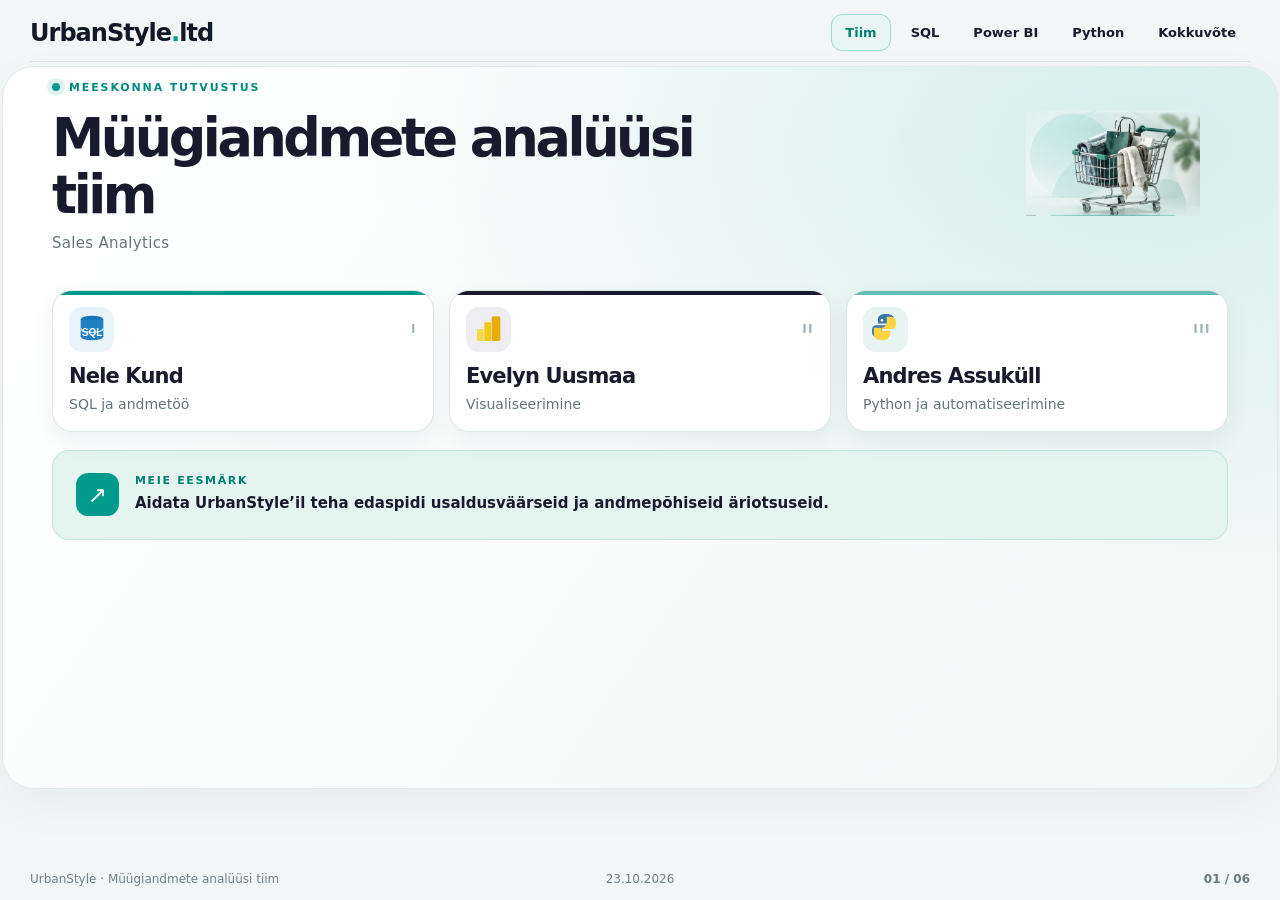
==== commit 10624a79: "Add files via upload" ====
--- a/docs/week10/index.html
+++ b/docs/week10/index.html
@@ -534,6 +534,16 @@
 #powerbi-native .donutWrap .legend div{gap:4px}
 #powerbi-native .donutWrap .legend i{width:8px;height:8px}
 </style>
+<style>
+/* Power BI pealkirja paigutus ja tüpograafia ühtlustatud SQL/Python slaididega. */
+.presentation .screen-powerbi-integrated .powerbi-hero{padding:0;margin:0}
+.presentation .screen-powerbi-integrated .powerbi-hero h1{font-size:clamp(38px,4.8vw,62px);line-height:1.06;max-width:1100px;margin:0 0 10px;padding:0}
+.presentation .screen-powerbi-integrated .powerbi-hero .intro{font-size:17px}
+.presentation .screen-powerbi-integrated .powerbi-hero .micro{display:flex;flex-wrap:wrap}
+</style><style>
+/* Power BI heading same size as Python and SQL. */
+.presentation .screen-powerbi-integrated .powerbi-hero h1{font-size:clamp(32px,4vw,50px);line-height:1.06}
+</style>
 </head>
 <body>
 <div aria-hidden="true" class="bg"></div><div aria-hidden="true" class="orb"></div>
@@ -566,14 +576,14 @@
 </section>
 </div>
 </div>
-<div class="screen-powerbi-integrated" data-screen="powerbi" hidden=""><section class="hero powerbi-hero" id="powerbi-section"><h1>Juhtimis-dashboard: <span>üks vaade, mitu otsust</span></h1><p class="intro">UrbanStyle · jaanuar 2023 – veebruar 2025</p></section><div aria-label="Interaktiivne UrbanStyle juhtimis-dashboard" class="powerbi-dashboard-frame"><div id="powerbi-native" aria-label="UrbanStyle Power BI juhtimis-dashboard"><section aria-label="UrbanStyle interaktiivne juhtimisülevaade" class="dashboard"><div class="toolbar"><div class="brand"><b>URBANSTYLE</b><span>juhtimisülevaade</span></div><div aria-label="Aruande vaated" class="tabs" role="tablist"><button aria-selected="true" data-view="overview" role="tab">Ülevaade</button><button aria-selected="false" data-view="customers" role="tab">Kliendid</button><button aria-selected="false" data-view="products" role="tab">Tooted</button><button aria-selected="false" data-view="sales" role="tab">Müük</button></div></div><section class="metrics" id="metrics"></section><div class="panels"><section class="panel"><h2 id="donutTitle">Müügitulu kategooriate lõikes</h2><div class="visual" id="donut"></div></section><section class="panel"><h2>Müük asukoha järgi</h2><div class="visual" id="map"></div></section><section class="panel"><h2 id="monthlyTitle">Müügitulu kuude lõikes</h2><div class="visual" id="monthly"></div></section><section class="panel"><h2 id="barsTitle">Müügitulu kaupluste lõikes</h2><div class="visual" id="bars"></div></section></div><div aria-live="polite" class="conclusion"><svg aria-hidden="true" height="30" viewbox="0 0 28 30" width="28"><rect fill="#3b9fa2" height="12" rx="2" width="6" x="1" y="17"></rect><rect fill="#3b9fa2" height="19" rx="2" width="6" x="11" y="10"></rect><rect fill="#3b9fa2" height="26" rx="2" width="6" x="21" y="3"></rect></svg><span id="conclusion"></span></div></section><div class="tip" id="tip"></div></div></div></div>
+<div class="screen-powerbi-integrated" data-screen="powerbi" hidden=""><section class="hero powerbi-hero" id="powerbi-section"><h1>Juhtimis-dashboard: <span>üks vaade, mitu otsust</span></h1><p class="intro">UrbanStyle’i andmetest leitud neli peamist avastust.</p><div class="micro"><span class="pill">Visualiseerimine</span><span class="pill">2023–2024</span><span class="pill">4 peamist avastust</span></div></section><div aria-label="Interaktiivne UrbanStyle juhtimis-dashboard" class="powerbi-dashboard-frame"><div id="powerbi-native" aria-label="UrbanStyle Power BI juhtimis-dashboard"><section aria-label="UrbanStyle interaktiivne juhtimisülevaade" class="dashboard"><div class="toolbar"><div class="brand"><b>URBANSTYLE</b><span>juhtimisülevaade</span></div><div aria-label="Aruande vaated" class="tabs" role="tablist"><button aria-selected="true" data-view="overview" role="tab">Ülevaade</button><button aria-selected="false" data-view="customers" role="tab">Kliendid</button><button aria-selected="false" data-view="products" role="tab">Tooted</button><button aria-selected="false" data-view="sales" role="tab">Müük</button></div></div><section class="metrics" id="metrics"></section><div class="panels"><section class="panel"><h2 id="donutTitle">Müügitulu kategooriate lõikes</h2><div class="visual" id="donut"></div></section><section class="panel"><h2>Müük asukoha järgi</h2><div class="visual" id="map"></div></section><section class="panel"><h2 id="monthlyTitle">Müügitulu kuude lõikes</h2><div class="visual" id="monthly"></div></section><section class="panel"><h2 id="barsTitle">Müügitulu kaupluste lõikes</h2><div class="visual" id="bars"></div></section></div><div aria-live="polite" class="conclusion"><svg aria-hidden="true" height="30" viewbox="0 0 28 30" width="28"><rect fill="#3b9fa2" height="12" rx="2" width="6" x="1" y="17"></rect><rect fill="#3b9fa2" height="19" rx="2" width="6" x="11" y="10"></rect><rect fill="#3b9fa2" height="26" rx="2" width="6" x="21" y="3"></rect></svg><span id="conclusion"></span></div></section><div class="tip" id="tip"></div></div></div></div>
 <div class="screen-sql screen-python-sqlcopy" data-screen="python" hidden="">
 <section class="hero" id="python-section"><h1>Python <span>– analüüsist automatiseerimiseni</span></h1><p class="intro">UrbanStyle’i andmetest leitud neli peamist avastust.</p><div class="micro"><span class="pill">Python &amp; andmeanalüüs</span><span class="pill">2023–2024</span><span class="pill">4 peamist avastust</span></div></section>
 <div class="section-head"><h2>Vali avastus</h2><span>01 / 04</span></div>
 <div aria-label="Pythoni analüüsi teemad" class="tabs" role="tablist"><button aria-controls="py-sql-panel-1" aria-selected="true" class="tab" data-py-copy-index="0" id="py-sql-tab-1" role="tab" tabindex="0" type="button"><span class="num">ANDMED</span><span class="name">Andmete ettevalmistus</span></button><button aria-controls="py-sql-panel-2" aria-selected="false" class="tab" data-py-copy-index="1" id="py-sql-tab-2" role="tab" tabindex="-1" type="button"><span class="num">RFM</span><span class="name">Kliendisegmendid</span></button><button aria-controls="py-sql-panel-3" aria-selected="false" class="tab" data-py-copy-index="2" id="py-sql-tab-3" role="tab" tabindex="-1" type="button"><span class="num">PIPELINE</span><span class="name">Automatiseerimine</span></button><button aria-controls="py-sql-panel-4" aria-selected="false" class="tab" data-py-copy-index="3" id="py-sql-tab-4" role="tab" tabindex="-1" type="button"><span class="num">MÕJU</span><span class="name">Äriväärtus</span></button></div>
 <div class="sql-panel-stack"><section aria-labelledby="py-sql-tab-1" class="panel" id="py-sql-panel-1" role="tabpanel"><div class="panel-grid"><div><div class="kicker">Andmete ettevalmistus</div><h3>Pandas ja andmekvaliteet</h3><ul class="slide-points"><li>Ühendasime müügi- ja kliendiandmed.</li><li>Kontrollisime duplikaate ja puuduvaid väärtusi.</li><li>Valmistasime andmed ette RFM-analüüsiks.</li></ul><div class="insight"><b>Äriline tähendus:</b> Usaldusväärsed andmed on õigete otsuste alus.</div></div><div class="viz"><div class="viz-title">Andmete ettevalmistus</div><div class="python-flow"><div>Müügi- ja kliendiandmed</div><span>↓</span><div>Pandas · puhastamine</div><span>↓</span><div>RFM analüüs</div></div></div></div></section><section aria-labelledby="py-sql-tab-2" class="panel" hidden="" id="py-sql-panel-2" role="tabpanel"><div class="panel-grid"><div><div class="kicker">Kliendisegmendid</div><h3>2540 ostnud klienti</h3><ul class="slide-points"><li>Potential: 768 klienti ehk 30,2%.</li><li>VIP ja Loyal: kokku 1131 klienti.</li><li>At Risk ja Lost: kokku 641 klienti.</li></ul><div class="insight"><b>Äriline tähendus:</b> Segmentide põhjal saab teha sihitud pakkumisi.</div></div><div class="viz"><div class="viz-title">Kliendisegmendid</div><div class="bar-label"><span>Potential</span><b>768</b></div><div class="track"><div class="fill" style="width:100.0%"></div></div><div class="bar-label"><span>Loyal</span><b>678</b></div><div class="track"><div class="fill" style="width:88.3%"></div></div><div class="bar-label"><span>At Risk</span><b>524</b></div><div class="track"><div class="fill" style="width:68.2%"></div></div><div class="bar-label"><span>VIP Champions</span><b>453</b></div><div class="track"><div class="fill" style="width:59.0%"></div></div><div class="bar-label"><span>Lost</span><b>117</b></div><div class="track"><div class="fill" style="width:15.2%"></div></div></div></div></section><section aria-labelledby="py-sql-tab-3" class="panel" hidden="" id="py-sql-panel-3" role="tabpanel"><div class="panel-grid"><div><div class="kicker">Automatiseerimine</div><h3>API-st raportini</h3><ul class="slide-points"><li>Supabase API kaudu andmete pärimine.</li><li>Pandas: puhastamine ja KPI-de arvutamine.</li><li>Plotly, CSV/HTML eksport ja e-kirja teavitus.</li></ul><div class="insight"><b>Äriline tähendus:</b> Korduv töövoog vähendab käsitsi tööd.</div></div><div class="viz"><div class="viz-title">Automatiseerimine</div><div class="python-flow"><div>Supabase API</div><span>↓</span><div>Pandas · KPI-d</div><span>↓</span><div>Plotly · CSV / HTML</div><span>↓</span><div>E-kirja teavitus</div></div></div></div></section><section aria-labelledby="py-sql-tab-4" class="panel" hidden="" id="py-sql-panel-4" role="tabpanel"><div class="panel-grid"><div><div class="kicker">Äriväärtus</div><h3>Ajasääst ja järgmised sammud</h3><ul class="slide-points"><li>Käsitsi: hinnanguliselt 55–100 minutit.</li><li>Automatiseeritult: hinnanguliselt 2–5 minutit.</li><li>Järgmine samm: kliendi- ja laoseisuhoiatused.</li></ul><div class="insight"><b>Äriline tähendus:</b> Ajasääst on tiimi hinnang, mitte mõõdetud tulemus.</div></div><div class="viz"><div class="viz-title">Äriväärtus</div><div class="bar-label"><span>Käsitsi</span><b>55–100 min</b></div><div class="track"><div class="fill original" style="width:100%"></div></div><div class="bar-label"><span>Automatiseeritud</span><b>2–5 min</b></div><div class="track"><div class="fill" style="width:5%"></div></div><div class="big difference">2–5 <small>minutit</small></div></div></div></section></div>
 </div>
-<div class="screen-placeholder demo3-summary" data-screen="summary" hidden=""><div class="sectionhead"><div><div class="eyebrow">KOKKUVÕTE</div><h2>Kolm soovitust ja üks oluline AI õppetund</h2><p>Soovitused on seotud konkreetse andmeleiu ja mõõdetava järeltegevusega.</p></div><span class="owner">Kogu tiim</span></div><div class="two"><div class="card"><h3>Kolm soovitust juhtkonnale</h3><div class="rec"><div class="recnum">1</div><div><b>Aktiveeri ostuta kliendid.</b><p>Katseta 599 kliendiga 30-päevast kampaaniat, mõõda esmaostude määra ja lisakäivet kontrollrühma suhtes.</p></div></div><div class="rec"><div class="recnum">2</div><div><b>Hoia VIP-kliente.</b><p>Alusta 19 VIP-kliendi hoidmise plaanist, jälgi kord kuus kordusoste ja segmendi käibe osakaalu.</p></div></div><div class="rec"><div class="recnum">3</div><div><b>Automatiseeri kvaliteedi- ja laoseisuhoiatused.</b><p>Kontrolli iga pipeline'i käivitusega summaerinevusi, negatiivseid väärtusi ning tellimispunktist allpool olevaid tooteid.</p></div></div></div><div class="card soft"><h3>AI projektitöös</h3><ul><li><b>Materjalide süntees:</b> NotebookLM ja ühine dokumentatsioon.</li><li><b>Tehniline abiline:</b> SQL/Pythoni ideede, kontrollküsimuste ja dokumentatsiooni struktureerimine — täpne kasutus vajab tiimi kinnitust.</li><li><b>Esitluse ettevalmistus:</b> loo selge andmelugu ja kontrolli iga numbrit lähtefailist.</li></ul><div class="insight">Õppetund: <b>AI kiirendab tööd, kuid ei asenda andmete valideerimist ega analüütiku vastutust.</b></div></div></div></div>
+<div class="screen-placeholder demo3-summary" data-screen="summary" hidden=""><div class="sectionhead"><div><div class="eyebrow">KOKKUVÕTE</div><h2>Kolm soovitust ja üks oluline AI õppetund</h2><p>Soovitused on seotud konkreetse andmeleiu ja mõõdetava järeltegevusega.</p></div></div><div class="two"><div class="card"><h3>Kolm soovitust juhtkonnale</h3><div class="rec"><div class="recnum">1</div><div><b>Aktiveeri ostuta kliendid.</b><p>Katseta 599 kliendiga 30-päevast kampaaniat, mõõda esmaostude määra ja lisakäivet kontrollrühma suhtes.</p></div></div><div class="rec"><div class="recnum">2</div><div><b>Hoia VIP-kliente.</b><p>Alusta 19 VIP-kliendi hoidmise plaanist, jälgi kord kuus kordusoste ja segmendi käibe osakaalu.</p></div></div><div class="rec"><div class="recnum">3</div><div><b>Automatiseeri kvaliteedi- ja laoseisuhoiatused.</b><p>Kontrolli iga pipeline'i käivitusega summaerinevusi, negatiivseid väärtusi ning tellimispunktist allpool olevaid tooteid.</p></div></div></div><div class="card soft"><h3>AI projektitöös</h3><ul><li><b>Materjalide süntees:</b> NotebookLM ja ühine dokumentatsioon.</li><li><b>Tehniline abiline:</b> SQL/Pythoni ideede, kontrollküsimuste ja dokumentatsiooni struktureerimine — täpne kasutus vajab tiimi kinnitust.</li><li><b>Esitluse ettevalmistus:</b> loo selge andmelugu ja kontrolli iga numbrit lähtefailist.</li></ul><div class="insight">Õppetund: <b>AI kiirendab tööd, kuid ei asenda andmete valideerimist ega analüütiku vastutust.</b></div></div></div></div>
 <div class="screen-placeholder demo3-thanks" data-screen="thanks" hidden=""><div class="closing"><div class="eyebrow">URBANSTYLE.LTD · SALES ANALYTICS</div><div aria-hidden="true" class="closing-symbol">✦</div><h1>Aitäh kuulamast!</h1><p class="closing-slogan">Andmetest arusaamiseni. Arusaamisest paremate otsusteni.</p><div class="closing-rule"></div><p class="closing-names">Nele · Evelyn · Andres</p></div></div>
 </main>
 <footer class="foot"><span>UrbanStyle · Müügiandmete analüüsi tiim</span><span class="foot-date">23.10.2026</span><div class="present-controls"><span class="screen-indicator" id="screen-indicator">01 / 05</span><button class="back-button" hidden="" id="back" type="button">← Tagasi</button><button class="next" id="next" type="button">Edasi: SQL ja andmetöö →</button></div></footer>
@@ -1019,7 +1029,15 @@
  if(e.target.closest('input,textarea,select,[contenteditable="true"]'))return;
  e.preventDefault();e.stopImmediatePropagation();
  const step=e.key==='ArrowRight'?1:-1;
- show(dashboardOrder[(dashboardOrder.indexOf(dashboardCurrent)+step+dashboardOrder.length)%dashboardOrder.length]);
+ const currentIndex=dashboardOrder.indexOf(dashboardCurrent);
+ const nextIndex=currentIndex+step;
+ if(nextIndex>=0&&nextIndex<dashboardOrder.length){
+  show(dashboardOrder[nextIndex]);
+ }else{
+  const destination=step>0?'python':'sql';
+  const nav=document.querySelector('.topnav [data-nav="'+destination+'"]');
+  if(nav)nav.click();
+ }
 },true);
 const buttons=[...root.querySelectorAll('[data-view]')];buttons.forEach((b,i)=>{b.addEventListener('click',()=>show(b.dataset.view));b.addEventListener('keydown',e=>{let next=e.key==='ArrowRight'?(i+1)%4:e.key==='ArrowLeft'?(i+3)%4:e.key==='Home'?0:e.key==='End'?3:-1;if(next>=0){e.preventDefault();show(buttons[next].dataset.view,true)}})});show('overview');
 
